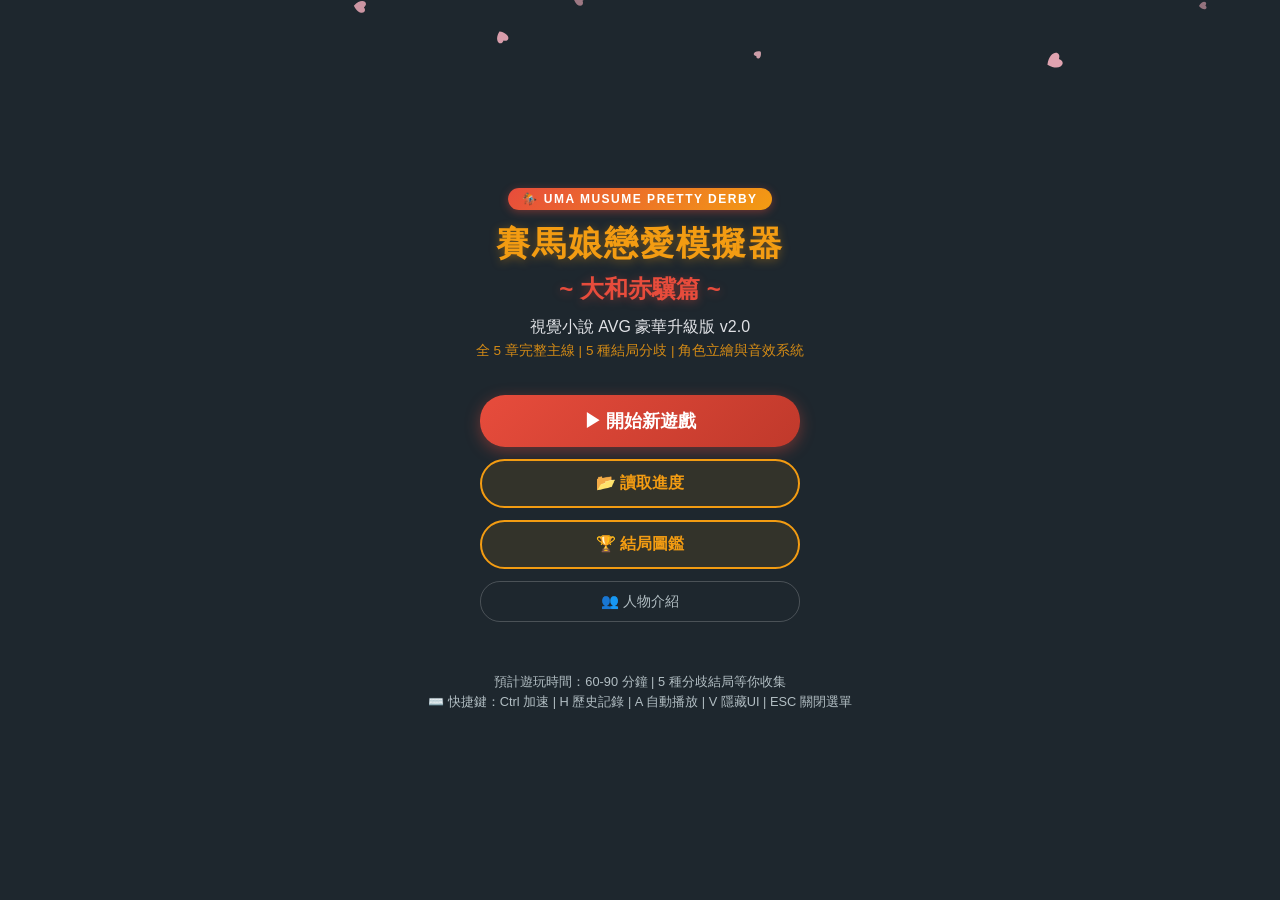
==== index.html @ c4bcd5a9 "feat: 升級 v2.0 豪華版，加入角色立繪頭像、動態眨眼、表情差分、結局圖鑑、多欄位存檔與音效系統" ====
<!DOCTYPE html>
<html lang="zh-TW">

<head>
    <meta charset="UTF-8">
    <meta name="viewport" content="width=device-width, initial-scale=1.0">
    <title>賽馬娘戀愛模擬器 - 大和赤驥篇 v2.0</title>
    <link rel="stylesheet" href="styles.css">
</head>

<body>
    <!-- 動態粒子畫布 (櫻花雨、雨滴、光影) -->
    <canvas id="effects-canvas" class="effects-canvas"></canvas>

    <div id="app">
        <!-- 標題畫面 -->
        <div id="title-screen" class="screen active">
            <div class="title-logo-container">
                <div class="title-badge">🏇 UMA MUSUME PRETTY DERBY</div>
                <h1>賽馬娘戀愛模擬器</h1>
                <h2>~ 大和赤驥篇 ~</h2>
                <p class="subtitle">視覺小說 AVG 豪華升級版 v2.0</p>
                <p class="version-info">全 5 章完整主線 | 5 種結局分歧 | 角色立繪與音效系統</p>
            </div>

            <div class="title-actions">
                <button id="start-btn" class="btn-primary">▶ 開始新遊戲</button>
                <button id="title-load-btn" class="btn-secondary">📂 讀取進度</button>
                <button id="title-gallery-btn" class="btn-secondary">🏆 結局圖鑑</button>
                <button id="chars-btn" class="btn-tertiary">👥 人物介紹</button>
            </div>

            <div class="title-footer">
                <p>預計遊玩時間：60-90 分鐘 | 5 種分歧結局等你收集</p>
                <p class="hotkeys-hint">
                    ⌨️ 快捷鍵：Ctrl 加速 | H 歷史記錄 | A 自動播放 | V 隱藏UI | ESC 關閉選單
                </p>
            </div>
        </div>

        <!-- 遊戲主畫面 -->
        <div id="game-screen" class="screen">
            <!-- 頂部狀態欄 -->
            <div id="status-bar">
                <div class="affection-container">
                    <span class="label">💖 赤驥好感度</span>
                    <div class="affection-bar">
                        <div id="affection-fill" class="affection-fill"></div>
                    </div>
                    <span id="affection-value">0</span>
                </div>
                <div class="toolbar">
                    <button id="auto-btn" class="icon-btn" title="自動播放 (A)">▶</button>
                    <button id="history-btn" class="icon-btn" title="歷史記錄 (H)">📜</button>
                    <button id="hide-ui-btn" class="icon-btn" title="隱藏 UI (V)">👁️</button>
                    <button id="menu-btn" class="icon-btn" title="選單">☰</button>
                </div>
            </div>

            <!-- 場景與地點 -->
            <div id="scene-display">
                <p id="location-text">特雷森學園 - 教室</p>
            </div>

            <!-- 對話區主體 -->
            <div id="dialogue-box">
                <!-- 說話者頭像/立繪 -->
                <div id="dialogue-avatar-wrapper" class="dialogue-avatar-wrapper">
                    <img id="dialogue-avatar-img" class="dialogue-avatar-img" src="" alt="角色頭像">
                    <canvas id="avatar-blink-canvas" class="avatar-blink-canvas"></canvas>
                    <div id="dialogue-avatar-emoji" class="dialogue-avatar-emoji">🏇</div>
                </div>

                <div class="dialogue-content-wrapper">
                    <div id="speaker-name"></div>
                    <div id="dialogue-text"></div>
                </div>
            </div>

            <!-- 選項區 -->
            <div id="choices-container"></div>

            <!-- 下一頁提示 -->
            <div id="next-hint">點擊對話區繼續 ▼</div>

            <!-- 底部快捷提示 -->
            <div class="shortcuts-hint">
                Ctrl 加速 | H 歷史 | A 自動 | V 隱藏 UI
            </div>
        </div>

        <!-- 遊戲選單畫面 -->
        <div id="menu-screen" class="screen overlay">
            <div class="menu-content">
                <div class="menu-header">
                    <h3>☰ 遊戲選單</h3>
                    <button id="close-menu-btn" class="icon-btn">✕</button>
                </div>
                <div class="menu-buttons-list">
                    <button id="menu-save-btn" class="menu-btn">💾 儲存進度</button>
                    <button id="menu-load-btn" class="menu-btn">📂 讀取進度</button>
                    <button id="menu-gallery-btn" class="menu-btn">🏆 結局圖鑑</button>
                    <button id="menu-relations-btn" class="menu-btn">💖 角色好感一覽</button>
                    <button id="menu-settings-btn" class="menu-btn">⚙️ 系統設定</button>
                    <button id="back-to-title-btn" class="menu-btn secondary">🏠 回到標題</button>
                </div>
                <div class="menu-shortcuts">
                    <p>⌨️ 操作快捷鍵：</p>
                    <ul>
                        <li><kbd>Ctrl</kbd> - 按住加速快進對話</li>
                        <li><kbd>H</kbd> - 開啟對話歷史記錄</li>
                        <li><kbd>A</kbd> - 切換自動播放模式</li>
                        <li><kbd>V</kbd> - 隱藏/顯示對話視窗</li>
                        <li><kbd>ESC</kbd> - 關閉開啟的面板</li>
                    </ul>
                </div>
            </div>
        </div>

        <!-- 多欄位存檔 / 讀檔彈窗 -->
        <div id="save-modal-screen" class="screen overlay">
            <div class="save-modal-panel">
                <div class="save-modal-header">
                    <h3 id="save-modal-title">💾 儲存進度</h3>
                    <button id="close-save-modal-btn" class="icon-btn">✕</button>
                </div>
                <div id="save-slots-container" class="save-slots-container">
                    <!-- 動態生成 4 個手動槽位 + 1 個自動存檔槽位 -->
                </div>
            </div>
        </div>

        <!-- 結局圖鑑彈窗 -->
        <div id="gallery-screen" class="screen overlay">
            <div class="gallery-panel">
                <div class="gallery-header">
                    <h3>🏆 結局圖鑑與成就收集</h3>
                    <button id="close-gallery-btn" class="icon-btn">✕</button>
                </div>
                <div id="gallery-content" class="gallery-content">
                    <!-- 動態生成 S/A/B/C/D 結局進度卡片 -->
                </div>
            </div>
        </div>

        <!-- 角色關係面板 -->
        <div id="relations-screen" class="screen overlay">
            <div class="relations-panel">
                <div class="relations-header">
                    <h3>💖 角色好感度與關係狀態</h3>
                    <button id="close-relations-btn" class="icon-btn">✕</button>
                </div>
                <div id="relations-content" class="relations-content">
                    <!-- 動態生成角色好感狀態 -->
                </div>
            </div>
        </div>

        <!-- 系統設定彈窗 -->
        <div id="settings-screen" class="screen overlay">
            <div class="settings-panel">
                <div class="settings-header">
                    <h3>⚙️ 系統設定</h3>
                    <button id="close-settings-btn" class="icon-btn">✕</button>
                </div>
                <div class="settings-content">
                    <div class="setting-item">
                        <label for="setting-text-speed">💬 文字顯示速度</label>
                        <select id="setting-text-speed" class="setting-select">
                            <option value="60">慢速 (60ms)</option>
                            <option value="40" selected>標準 (40ms)</option>
                            <option value="20">快速 (20ms)</option>
                            <option value="0">即時顯示 (無打字機)</option>
                        </select>
                    </div>

                    <div class="setting-item">
                        <label for="setting-auto-delay">⏱️ 自動播放間隔</label>
                        <select id="setting-auto-delay" class="setting-select">
                            <option value="1200">1.2 秒 (快)</option>
                            <option value="2000" selected>2.0 秒 (標準)</option>
                            <option value="3500">3.5 秒 (慢)</option>
                        </select>
                    </div>

                    <div class="setting-item">
                        <label for="setting-bgm-volume">🎵 背景音樂音量 (BGM)</label>
                        <input type="range" id="setting-bgm-volume" min="0" max="1" step="0.05" value="0.4" class="setting-range">
                    </div>

                    <div class="setting-item">
                        <label for="setting-sfx-volume">🔊 互動音效音量 (SFX)</label>
                        <input type="range" id="setting-sfx-volume" min="0" max="1" step="0.05" value="0.6" class="setting-range">
                    </div>

                    <div class="setting-item checkbox-item">
                        <label for="setting-mute">🔇 全域靜音</label>
                        <input type="checkbox" id="setting-mute" class="setting-checkbox">
                    </div>

                    <div class="setting-item checkbox-item">
                        <label for="setting-blink">✨ 角色動態眨眼效果</label>
                        <input type="checkbox" id="setting-blink" class="setting-checkbox" checked>
                    </div>
                </div>
            </div>
        </div>

        <!-- 歷史記錄畫面 -->
        <div id="history-screen" class="screen overlay">
            <div class="history-panel">
                <div class="history-header">
                    <h3>📜 對話歷史記錄 (Backlog)</h3>
                    <button id="close-history-btn" class="icon-btn">✕</button>
                </div>
                <div id="history-content" class="history-content">
                    <!-- 歷史記錄動態生成 -->
                </div>
                <div class="history-footer">
                    <p>按 H 鍵或點擊右上角關閉返回</p>
                </div>
            </div>
        </div>

        <!-- 人物介紹畫面 -->
        <div id="chars-screen" class="screen overlay">
            <div class="chars-panel">
                <div class="chars-header">
                    <h3>👥 主要登場人物介紹</h3>
                    <button id="close-chars-btn" class="icon-btn">✕</button>
                </div>
                <div id="chars-content" class="chars-content">
                    <!-- 角色卡片動態生成 -->
                </div>
                <div class="chars-footer">
                    <p>點擊關閉按鈕返回</p>
                </div>
            </div>
        </div>
    </div>

    <!-- 資料層腳本 -->
    <script src="src/data/characters.js"></script>
    <script src="src/data/chapters/chapter1.js"></script>
    <script src="src/data/chapters/chapter2.js"></script>
    <script src="src/data/chapters/chapter3.js"></script>
    <script src="src/data/chapters/chapter4.js"></script>
    <script src="src/data/chapters/chapter5.js"></script>
    <script src="src/data/index.js"></script>

    <!-- 工具與系統層腳本 -->
    <script src="src/utils/SaveManager.js"></script>
    <script src="src/utils/HistoryManager.js"></script>
    <script src="src/utils/GalleryManager.js"></script>
    <script src="src/utils/AudioManager.js"></script>
    <script src="src/utils/EffectsManager.js"></script>
    <script src="src/utils/BlinkManager.js"></script>

    <!-- 核心引擎與主入口 -->
    <script src="src/core/GameEngine.js"></script>
    <script src="src/main.js"></script>
</body>

</html>
---- styles.css ----
:root {
    --primary-color: #e74c3c;
    --primary-dark: #c0392b;
    --primary-glow: rgba(231, 76, 60, 0.4);
    --secondary-color: #f39c12;
    --secondary-dark: #d68910;
    --bg-color: #1e272e;
    --bg-light: #2d3436;
    --bg-card: rgba(45, 52, 54, 0.95);
    --text-color: #f5f6fa;
    --text-dark: #b2bec3;
    --accent-color: #e67e22;
    --border-radius: 12px;
}

* {
    margin: 0;
    padding: 0;
    box-sizing: border-box;
    user-select: none;
}

body {
    font-family: 'PingFang TC', 'Microsoft JhengHei', 'Helvetica Neue', sans-serif;
    background-color: var(--bg-color);
    color: var(--text-color);
    min-height: 100vh;
    overflow-x: hidden;
    position: relative;
}

/* ============================================
   環境特效 Canvas 與色調氛圍
   ============================================ */
.effects-canvas {
    position: fixed;
    top: 0;
    left: 0;
    width: 100vw;
    height: 100vh;
    pointer-events: none;
    z-index: 5;
}

#app {
    position: relative;
    z-index: 10;
    min-height: 100vh;
    transition: filter 0.6s ease, background-color 0.6s ease;
}

/* 氛圍濾鏡 */
#app.atmosphere-sunset {
    background: radial-gradient(circle at 50% 30%, rgba(230, 126, 34, 0.25) 0%, rgba(30, 39, 46, 0.85) 100%);
}

#app.atmosphere-night {
    background: radial-gradient(circle at 50% 20%, rgba(41, 128, 185, 0.25) 0%, rgba(15, 20, 25, 0.9) 100%);
}

#app.atmosphere-rain {
    background: radial-gradient(circle at 50% 50%, rgba(52, 73, 94, 0.3) 0%, rgba(20, 28, 35, 0.9) 100%);
}

#app.atmosphere-sakura {
    background: radial-gradient(circle at 50% 40%, rgba(255, 182, 193, 0.2) 0%, rgba(30, 39, 46, 0.85) 100%);
}

/* ============================================
   畫面基礎與管理
   ============================================ */
.screen {
    display: none;
    min-height: 100vh;
    width: 100%;
    max-width: 580px;
    margin: 0 auto;
    padding: 16px;
}

.screen.active {
    display: flex;
    flex-direction: column;
}

.screen.overlay {
    position: fixed;
    top: 0;
    left: 0;
    right: 0;
    bottom: 0;
    max-width: 100%;
    background-color: rgba(10, 14, 18, 0.85);
    backdrop-filter: blur(8px);
    z-index: 1000;
    justify-content: center;
    align-items: center;
    padding: 20px;
}

/* ============================================
   標題畫面
   ============================================ */
#title-screen {
    justify-content: center;
    align-items: center;
    text-align: center;
    gap: 20px;
    padding: 40px 20px;
}

.title-logo-container {
    animation: fadeInDown 0.8s ease;
}

.title-badge {
    display: inline-block;
    background: linear-gradient(135deg, var(--primary-color), var(--secondary-color));
    color: #fff;
    font-size: 0.75rem;
    font-weight: bold;
    letter-spacing: 1.5px;
    padding: 4px 14px;
    border-radius: 20px;
    margin-bottom: 12px;
    box-shadow: 0 2px 8px var(--primary-glow);
}

#title-screen h1 {
    font-size: 2.1rem;
    color: var(--secondary-color);
    text-shadow: 0 2px 10px rgba(243, 156, 18, 0.4);
    letter-spacing: 2px;
    margin-bottom: 6px;
}

#title-screen h2 {
    font-size: 1.5rem;
    color: var(--primary-color);
    text-shadow: 0 2px 10px var(--primary-glow);
    margin-bottom: 12px;
}

.subtitle {
    color: var(--text-color);
    font-size: 1rem;
    opacity: 0.9;
    margin-bottom: 4px;
}

.version-info {
    color: var(--secondary-color);
    font-size: 0.85rem;
    opacity: 0.85;
}

.title-actions {
    display: flex;
    flex-direction: column;
    width: 100%;
    max-width: 320px;
    gap: 12px;
    margin: 15px 0;
}

.title-footer {
    margin-top: 15px;
    color: var(--text-dark);
    font-size: 0.8rem;
    line-height: 1.6;
}

/* ============================================
   通用按鈕樣式
   ============================================ */
.btn-primary {
    background: linear-gradient(135deg, var(--primary-color), var(--primary-dark));
    color: white;
    border: none;
    padding: 14px 28px;
    font-size: 1.1rem;
    font-weight: bold;
    border-radius: 25px;
    cursor: pointer;
    transition: all 0.25s ease;
    box-shadow: 0 4px 15px var(--primary-glow);
}

.btn-primary:hover {
    transform: translateY(-2px);
    box-shadow: 0 6px 20px var(--primary-glow);
    filter: brightness(1.1);
}

.btn-secondary {
    background: rgba(243, 156, 18, 0.1);
    color: var(--secondary-color);
    border: 2px solid var(--secondary-color);
    padding: 12px 24px;
    font-size: 1rem;
    font-weight: bold;
    border-radius: 25px;
    cursor: pointer;
    transition: all 0.25s ease;
}

.btn-secondary:hover {
    background: var(--secondary-color);
    color: #1e272e;
    transform: translateY(-2px);
}

.btn-tertiary {
    background: transparent;
    color: var(--text-dark);
    border: 1px solid rgba(255, 255, 255, 0.2);
    padding: 10px 20px;
    font-size: 0.9rem;
    border-radius: 20px;
    cursor: pointer;
    transition: all 0.2s ease;
}

.btn-tertiary:hover {
    color: #fff;
    border-color: #fff;
}

.icon-btn {
    background: none;
    border: none;
    color: var(--text-color);
    font-size: 1.25rem;
    cursor: pointer;
    padding: 6px 10px;
    border-radius: 8px;
    transition: all 0.2s ease;
}

.icon-btn:hover {
    background-color: rgba(255, 255, 255, 0.1);
}

.icon-btn.active {
    background-color: var(--primary-color);
    color: #fff;
    box-shadow: 0 0 10px var(--primary-glow);
}

/* ============================================
   遊戲主畫面佈局
   ============================================ */
#game-screen {
    position: relative;
    padding: 12px 16px;
}

/* 狀態欄 */
#status-bar {
    display: flex;
    justify-content: space-between;
    align-items: center;
    padding: 10px 14px;
    background: var(--bg-card);
    border-radius: var(--border-radius);
    border: 1px solid rgba(255, 255, 255, 0.08);
    box-shadow: 0 4px 15px rgba(0, 0, 0, 0.3);
    margin-bottom: 12px;
    transition: opacity 0.3s ease;
}

.affection-container {
    display: flex;
    align-items: center;
    gap: 10px;
    flex: 1;
    margin-right: 12px;
}

.affection-container .label {
    font-size: 0.85rem;
    color: #ff7979;
    font-weight: bold;
    white-space: nowrap;
}

.affection-bar {
    flex: 1;
    height: 16px;
    background-color: rgba(0, 0, 0, 0.4);
    border-radius: 10px;
    overflow: hidden;
    border: 1.5px solid var(--primary-color);
    box-shadow: inset 0 2px 4px rgba(0, 0, 0, 0.5);
}

.affection-fill {
    height: 100%;
    background: linear-gradient(90deg, #e74c3c, #f39c12, #ff9ff3);
    width: 0%;
    transition: width 0.6s cubic-bezier(0.34, 1.56, 0.64, 1);
    box-shadow: 0 0 10px rgba(231, 76, 60, 0.7);
}

#affection-value {
    font-size: 0.95rem;
    font-weight: bold;
    color: var(--secondary-color);
    min-width: 32px;
    text-align: right;
}

.toolbar {
    display: flex;
    gap: 4px;
}

/* 場景位置標籤 */
#scene-display {
    background: var(--bg-card);
    padding: 8px 16px;
    border-radius: 20px;
    margin-bottom: 12px;
    text-align: center;
    border: 1px solid rgba(255, 255, 255, 0.05);
    display: inline-block;
    align-self: center;
    transition: opacity 0.3s ease;
}

#location-text {
    color: var(--secondary-color);
    font-size: 0.85rem;
    font-weight: bold;
    letter-spacing: 0.5px;
}

/* ============================================
   對話區與立繪/頭像顯示
   ============================================ */
#dialogue-box {
    position: relative;
    background: rgba(25, 33, 41, 0.92);
    backdrop-filter: blur(12px);
    border: 2px solid var(--primary-color);
    border-radius: 16px;
    padding: 18px 20px;
    min-height: 180px;
    margin-bottom: 14px;
    cursor: pointer;
    display: flex;
    gap: 16px;
    box-shadow: 0 8px 30px rgba(0, 0, 0, 0.4), inset 0 1px 0 rgba(255, 255, 255, 0.1);
    transition: border-color 0.3s ease, opacity 0.3s ease;
}

#dialogue-box:hover {
    border-color: #ff6b6b;
}

/* 角色頭像/立繪容器 */
.dialogue-avatar-wrapper {
    position: relative;
    width: 68px;
    height: 68px;
    border-radius: 50%;
    border: 3px solid var(--primary-color);
    overflow: hidden;
    flex-shrink: 0;
    background-color: var(--bg-light);
    display: flex;
    align-items: center;
    justify-content: center;
    box-shadow: 0 4px 12px rgba(0, 0, 0, 0.3);
    animation: avatarBreathe 4s ease-in-out infinite;
    transition: transform 0.2s ease;
}

.dialogue-avatar-wrapper.talking {
    animation: avatarTalk 0.35s ease-in-out infinite alternate;
}

.avatar-blink-canvas {
    position: absolute;
    top: 0;
    left: 0;
    width: 100%;
    height: 100%;
    pointer-events: none;
    z-index: 5;
}

@keyframes avatarBreathe {
    0%, 100% {
        transform: translateY(0);
    }
    50% {
        transform: translateY(-2px);
    }
}

@keyframes avatarTalk {
    0% {
        transform: translateY(0) scale(1);
    }
    100% {
        transform: translateY(-1.5px) scale(1.02);
    }
}

.dialogue-avatar-img {
    width: 100%;
    height: 100%;
    object-fit: cover;
}

.dialogue-avatar-emoji {
    font-size: 2rem;
    width: 100%;
    height: 100%;
    display: flex;
    align-items: center;
    justify-content: center;
    color: white;
}

@keyframes avatarPop {
    0% {
        transform: scale(0.6);
        opacity: 0;
    }
    100% {
        transform: scale(1);
        opacity: 1;
    }
}

.dialogue-content-wrapper {
    flex: 1;
    display: flex;
    flex-direction: column;
}

#speaker-name {
    font-weight: bold;
    font-size: 1.15rem;
    margin-bottom: 8px;
    padding-bottom: 6px;
    border-bottom: 1px solid rgba(255, 255, 255, 0.1);
    letter-spacing: 0.5px;
}

#speaker-name:empty {
    display: none;
}

#dialogue-text {
    font-size: 1.05rem;
    line-height: 1.75;
    flex: 1;
    letter-spacing: 0.3px;
}

.typing::after {
    content: '▍';
    color: var(--secondary-color);
    animation: cursorBlink 0.8s infinite;
    margin-left: 2px;
}

@keyframes cursorBlink {
    0%, 100% { opacity: 1; }
    50% { opacity: 0; }
}

/* ============================================
   選項區
   ============================================ */
#choices-container {
    display: flex;
    flex-direction: column;
    gap: 10px;
    margin-bottom: 10px;
    transition: opacity 0.3s ease;
}

.choice-btn {
    background: var(--bg-card);
    border: 1.5px solid rgba(231, 76, 60, 0.5);
    color: var(--text-color);
    padding: 14px 18px;
    border-radius: var(--border-radius);
    cursor: pointer;
    font-size: 1rem;
    text-align: left;
    transition: all 0.25s ease;
    display: flex;
    flex-direction: column;
    gap: 4px;
    box-shadow: 0 4px 12px rgba(0, 0, 0, 0.2);
}

.choice-btn:hover {
    background: linear-gradient(90deg, rgba(231, 76, 60, 0.25), rgba(45, 52, 54, 0.95));
    border-color: var(--primary-color);
    transform: translateX(6px);
    box-shadow: 0 6px 16px var(--primary-glow);
}

.choice-btn .choice-text {
    font-weight: 500;
}

.choice-btn .hint {
    display: none; /* 預設隱藏劇透提示 */
    font-size: 0.75rem;
    color: var(--secondary-color);
}

#next-hint {
    text-align: center;
    color: var(--text-dark);
    font-size: 0.85rem;
    margin-top: 6px;
    animation: pulse 1.8s infinite;
    transition: opacity 0.3s ease;
}

.shortcuts-hint {
    text-align: center;
    color: var(--text-dark);
    font-size: 0.75rem;
    margin-top: 8px;
    opacity: 0.6;
}

/* ============================================
   UI 隱藏模式
   ============================================ */
#app.ui-hidden #status-bar,
#app.ui-hidden #scene-display,
#app.ui-hidden #dialogue-box,
#app.ui-hidden #choices-container,
#app.ui-hidden #next-hint,
#app.ui-hidden .shortcuts-hint {
    opacity: 0;
    pointer-events: none;
}

/* ============================================
   選單畫面
   ============================================ */
.menu-content {
    background: var(--bg-card);
    padding: 24px;
    border-radius: 18px;
    width: 90%;
    max-width: 360px;
    border: 1px solid rgba(255, 255, 255, 0.1);
    box-shadow: 0 10px 35px rgba(0, 0, 0, 0.6);
}

.menu-header {
    display: flex;
    justify-content: space-between;
    align-items: center;
    margin-bottom: 18px;
    padding-bottom: 10px;
    border-bottom: 2px solid var(--primary-color);
}

.menu-header h3 {
    color: var(--secondary-color);
    font-size: 1.25rem;
}

.menu-buttons-list {
    display: flex;
    flex-direction: column;
    gap: 10px;
}

.menu-btn {
    width: 100%;
    background: var(--bg-light);
    color: white;
    border: 1px solid rgba(255, 255, 255, 0.1);
    padding: 12px 16px;
    border-radius: 10px;
    cursor: pointer;
    font-size: 1rem;
    font-weight: 500;
    text-align: left;
    transition: all 0.2s ease;
    display: flex;
    align-items: center;
    gap: 8px;
}

.menu-btn:hover {
    background: var(--primary-color);
    border-color: var(--primary-color);
    transform: translateX(4px);
}

.menu-btn.secondary {
    background: rgba(0, 0, 0, 0.3);
    border-color: rgba(255, 255, 255, 0.15);
    margin-top: 6px;
}

.menu-btn.secondary:hover {
    background: #c0392b;
}

.menu-shortcuts {
    margin-top: 18px;
    padding: 12px;
    background: rgba(0, 0, 0, 0.3);
    border-radius: 8px;
    font-size: 0.8rem;
    color: var(--text-dark);
}

.menu-shortcuts p {
    font-weight: bold;
    color: var(--secondary-color);
    margin-bottom: 6px;
}

.menu-shortcuts ul {
    list-style: none;
    line-height: 1.7;
}

.menu-shortcuts kbd {
    background: var(--bg-light);
    border: 1px solid var(--text-dark);
    padding: 1px 5px;
    border-radius: 4px;
    font-size: 0.75rem;
}

/* ============================================
   多欄位存檔 / 讀檔彈窗
   ============================================ */
.save-modal-panel {
    background: var(--bg-card);
    width: 95%;
    max-width: 620px;
    max-height: 85vh;
    border-radius: 18px;
    display: flex;
    flex-direction: column;
    overflow: hidden;
    border: 1px solid rgba(255, 255, 255, 0.1);
}

.save-modal-header {
    display: flex;
    justify-content: space-between;
    align-items: center;
    padding: 16px 20px;
    border-bottom: 2px solid var(--primary-color);
}

.save-modal-header h3 {
    color: var(--secondary-color);
    font-size: 1.25rem;
}

.save-slots-container {
    flex: 1;
    overflow-y: auto;
    padding: 16px;
    display: flex;
    flex-direction: column;
    gap: 12px;
}

.save-slot-card {
    background: rgba(0, 0, 0, 0.35);
    border: 1.5px solid rgba(255, 255, 255, 0.1);
    border-radius: 12px;
    padding: 14px 16px;
    display: flex;
    flex-direction: column;
    gap: 8px;
    transition: all 0.25s ease;
}

.save-slot-card.auto-slot {
    border-color: rgba(52, 152, 219, 0.5);
    background: rgba(52, 152, 219, 0.08);
}

.save-slot-card.occupied:hover {
    border-color: var(--secondary-color);
    background: rgba(0, 0, 0, 0.5);
}

.save-slot-header {
    display: flex;
    justify-content: space-between;
    align-items: center;
}

.save-slot-name {
    font-weight: bold;
    color: var(--secondary-color);
    font-size: 1rem;
}

.save-slot-date {
    font-size: 0.8rem;
    color: var(--text-dark);
}

.save-slot-chapter {
    font-size: 0.9rem;
    color: #fff;
    font-weight: 500;
}

.save-slot-preview {
    font-size: 0.85rem;
    color: var(--text-dark);
    font-style: italic;
    white-space: nowrap;
    overflow: hidden;
    text-overflow: ellipsis;
}

.save-slot-stats {
    font-size: 0.8rem;
    color: #ff9ff3;
}

.save-slot-actions {
    display: flex;
    justify-content: flex-end;
    gap: 8px;
    margin-top: 4px;
}

.slot-action-btn {
    padding: 6px 14px;
    border-radius: 6px;
    font-size: 0.85rem;
    font-weight: bold;
    cursor: pointer;
    border: none;
    transition: all 0.2s ease;
}

.slot-action-btn.primary {
    background: var(--primary-color);
    color: white;
}

.slot-action-btn.primary:hover {
    background: var(--primary-dark);
}

.slot-action-btn.delete {
    background: transparent;
    color: #e74c3c;
    border: 1px solid #e74c3c;
}

.slot-action-btn.delete:hover {
    background: #e74c3c;
    color: white;
}

.empty-hint {
    font-size: 0.85rem;
    color: var(--text-dark);
    font-style: italic;
}

/* ============================================
   結局圖鑑 (Ending Gallery)
   ============================================ */
.gallery-panel {
    background: var(--bg-card);
    width: 95%;
    max-width: 650px;
    max-height: 85vh;
    border-radius: 18px;
    display: flex;
    flex-direction: column;
    overflow: hidden;
    border: 1px solid rgba(255, 255, 255, 0.1);
}

.gallery-header {
    display: flex;
    justify-content: space-between;
    align-items: center;
    padding: 16px 20px;
    border-bottom: 2px solid var(--secondary-color);
}

.gallery-header h3 {
    color: var(--secondary-color);
    font-size: 1.25rem;
}

.gallery-content {
    flex: 1;
    overflow-y: auto;
    padding: 18px;
}

.gallery-progress-bar-container {
    background: rgba(0, 0, 0, 0.35);
    padding: 14px;
    border-radius: 12px;
    margin-bottom: 16px;
}

.gallery-progress-header {
    display: flex;
    justify-content: space-between;
    font-size: 0.9rem;
    font-weight: bold;
    color: var(--text-color);
    margin-bottom: 8px;
}

.gallery-progress-text {
    color: var(--secondary-color);
}

.gallery-progress-track {
    height: 12px;
    background: rgba(255, 255, 255, 0.1);
    border-radius: 6px;
    overflow: hidden;
}

.gallery-progress-fill {
    height: 100%;
    background: linear-gradient(90deg, var(--primary-color), var(--secondary-color));
    transition: width 0.6s ease;
}

.gallery-grid {
    display: flex;
    flex-direction: column;
    gap: 12px;
}

.gallery-card {
    background: rgba(0, 0, 0, 0.35);
    border: 1.5px solid rgba(255, 255, 255, 0.1);
    border-radius: 12px;
    padding: 14px 16px;
    position: relative;
    display: flex;
    flex-direction: column;
    gap: 8px;
    transition: all 0.25s ease;
}

.gallery-card.unlocked {
    border-left: 5px solid var(--secondary-color);
}

.gallery-card.locked {
    opacity: 0.6;
    filter: grayscale(0.6);
}

.gallery-card-badge {
    position: absolute;
    top: 14px;
    right: 16px;
    padding: 2px 10px;
    border-radius: 12px;
    font-size: 0.75rem;
    font-weight: bold;
    color: white;
}

.gallery-card-header h4 {
    font-size: 1.1rem;
    color: #fff;
    margin-bottom: 2px;
}

.gallery-card-sub {
    font-size: 0.8rem;
    color: var(--secondary-color);
}

.gallery-card-desc {
    font-size: 0.85rem;
    color: var(--text-dark);
    line-height: 1.5;
}

.gallery-card-meta {
    display: flex;
    gap: 14px;
    font-size: 0.75rem;
    color: #ff9ff3;
    margin-top: 4px;
}

.gallery-card-actions {
    display: flex;
    justify-content: flex-end;
}

.gallery-replay-btn {
    background: var(--secondary-color);
    color: #1e272e;
    border: none;
    padding: 6px 14px;
    border-radius: 6px;
    font-size: 0.85rem;
    font-weight: bold;
    cursor: pointer;
    transition: all 0.2s ease;
}

.gallery-replay-btn:hover {
    background: #f1c40f;
    transform: scale(1.05);
}

.gallery-lock-hint {
    font-size: 0.8rem;
    color: var(--text-dark);
    font-style: italic;
}

/* ============================================
   角色關係面板 (Relations)
   ============================================ */
.relations-panel {
    background: var(--bg-card);
    width: 95%;
    max-width: 550px;
    max-height: 85vh;
    border-radius: 18px;
    display: flex;
    flex-direction: column;
    overflow: hidden;
    border: 1px solid rgba(255, 255, 255, 0.1);
}

.relations-header {
    display: flex;
    justify-content: space-between;
    align-items: center;
    padding: 16px 20px;
    border-bottom: 2px solid #ff7979;
}

.relations-header h3 {
    color: #ff7979;
    font-size: 1.25rem;
}

.relations-content {
    flex: 1;
    overflow-y: auto;
    padding: 18px;
    display: flex;
    flex-direction: column;
    gap: 14px;
}

.relation-card {
    background: rgba(0, 0, 0, 0.35);
    border-radius: 12px;
    padding: 14px;
    display: flex;
    align-items: center;
    gap: 14px;
    border: 1px solid rgba(255, 255, 255, 0.08);
}

.relation-avatar {
    width: 60px;
    height: 60px;
    border-radius: 50%;
    border: 3px solid;
    overflow: hidden;
    flex-shrink: 0;
}

.relation-avatar img {
    width: 100%;
    height: 100%;
    object-fit: cover;
}

.relation-info {
    flex: 1;
    display: flex;
    flex-direction: column;
    gap: 6px;
}

.relation-name {
    font-size: 1rem;
    font-weight: bold;
    color: #fff;
}

.relation-meter {
    height: 10px;
    background: rgba(255, 255, 255, 0.1);
    border-radius: 5px;
    overflow: hidden;
}

.relation-meter-fill {
    height: 100%;
    transition: width 0.5s ease;
}

.relation-detail {
    font-size: 0.8rem;
    color: var(--text-dark);
}

.relation-detail strong {
    color: var(--secondary-color);
}

/* ============================================
   系統設定 (Settings)
   ============================================ */
.settings-panel {
    background: var(--bg-card);
    width: 95%;
    max-width: 480px;
    border-radius: 18px;
    display: flex;
    flex-direction: column;
    overflow: hidden;
    border: 1px solid rgba(255, 255, 255, 0.1);
}

.settings-header {
    display: flex;
    justify-content: space-between;
    align-items: center;
    padding: 16px 20px;
    border-bottom: 2px solid var(--secondary-color);
}

.settings-header h3 {
    color: var(--secondary-color);
    font-size: 1.25rem;
}

.settings-content {
    padding: 20px;
    display: flex;
    flex-direction: column;
    gap: 16px;
}

.setting-item {
    display: flex;
    flex-direction: column;
    gap: 6px;
}

.setting-item label {
    font-size: 0.9rem;
    color: var(--text-color);
    font-weight: 500;
}

.setting-select {
    background: var(--bg-light);
    color: white;
    border: 1px solid rgba(255, 255, 255, 0.2);
    padding: 10px 12px;
    border-radius: 8px;
    font-size: 0.95rem;
    outline: none;
}

.setting-range {
    accent-color: var(--primary-color);
    cursor: pointer;
}

.setting-item.checkbox-item {
    flex-direction: row;
    align-items: center;
    justify-content: space-between;
    margin-top: 4px;
}

.setting-checkbox {
    width: 20px;
    height: 20px;
    accent-color: var(--primary-color);
    cursor: pointer;
}

/* ============================================
   歷史記錄 (Backlog)
   ============================================ */
.history-panel {
    background: var(--bg-card);
    width: 95%;
    max-width: 620px;
    max-height: 85vh;
    border-radius: 18px;
    display: flex;
    flex-direction: column;
    overflow: hidden;
    border: 1px solid rgba(255, 255, 255, 0.1);
}

.history-header {
    display: flex;
    justify-content: space-between;
    align-items: center;
    padding: 16px 20px;
    border-bottom: 2px solid var(--primary-color);
}

.history-header h3 {
    color: var(--secondary-color);
    font-size: 1.25rem;
}

.history-content {
    flex: 1;
    overflow-y: auto;
    padding: 20px;
    max-height: 60vh;
}

.history-item {
    margin-bottom: 14px;
    padding-bottom: 14px;
    border-bottom: 1px solid rgba(255, 255, 255, 0.08);
}

.history-location {
    font-size: 0.75rem;
    color: var(--secondary-color);
    margin-bottom: 4px;
    opacity: 0.8;
}

.history-text {
    font-size: 0.95rem;
    line-height: 1.6;
}

.history-speaker {
    color: #ff7979;
    font-weight: bold;
}

.history-narrator {
    color: var(--text-dark);
    font-style: italic;
}

.history-footer {
    padding: 12px;
    text-align: center;
    border-top: 1px solid rgba(255, 255, 255, 0.1);
    font-size: 0.8rem;
    color: var(--text-dark);
}

/* ============================================
   登場人物介紹 (Characters)
   ============================================ */
.chars-panel {
    background: var(--bg-card);
    width: 95%;
    max-width: 620px;
    max-height: 85vh;
    border-radius: 18px;
    display: flex;
    flex-direction: column;
    overflow: hidden;
    border: 1px solid rgba(255, 255, 255, 0.1);
}

.chars-header {
    display: flex;
    justify-content: space-between;
    align-items: center;
    padding: 16px 20px;
    border-bottom: 2px solid var(--secondary-color);
}

.chars-header h3 {
    color: var(--secondary-color);
    font-size: 1.25rem;
}

.chars-content {
    flex: 1;
    overflow-y: auto;
    padding: 18px;
    display: flex;
    flex-direction: column;
    gap: 12px;
}

.char-card {
    display: flex;
    align-items: center;
    gap: 16px;
    padding: 14px;
    background-color: rgba(0, 0, 0, 0.35);
    border-radius: 12px;
    border-left: 4px solid;
    transition: transform 0.2s ease;
}

.char-card:hover {
    transform: translateX(4px);
    background-color: rgba(0, 0, 0, 0.5);
}

.char-avatar-wrapper {
    width: 52px;
    height: 52px;
    border-radius: 50%;
    overflow: hidden;
    flex-shrink: 0;
    display: flex;
    align-items: center;
    justify-content: center;
    background: var(--bg-light);
}

.char-avatar-img {
    width: 100%;
    height: 100%;
    object-fit: cover;
}

.char-avatar {
    width: 100%;
    height: 100%;
    display: flex;
    align-items: center;
    justify-content: center;
    font-size: 1.5rem;
    color: white;
}

.char-info {
    flex: 1;
}

.char-name-row {
    display: flex;
    align-items: center;
    gap: 8px;
    margin-bottom: 4px;
}

.char-name {
    font-size: 1.05rem;
    font-weight: bold;
}

.char-title {
    font-size: 0.75rem;
    background: rgba(255, 255, 255, 0.1);
    padding: 2px 8px;
    border-radius: 10px;
    color: var(--secondary-color);
}

.char-desc {
    font-size: 0.85rem;
    color: var(--text-dark);
    line-height: 1.4;
}

.chars-footer {
    padding: 12px;
    text-align: center;
    border-top: 1px solid rgba(255, 255, 255, 0.1);
    font-size: 0.8rem;
    color: var(--text-dark);
}

/* ============================================
   Toast 訊息提示
   ============================================ */
.toast-message {
    position: fixed;
    top: 24px;
    left: 50%;
    transform: translateX(-50%);
    background: var(--bg-card);
    color: var(--text-color);
    padding: 12px 24px;
    border-radius: 30px;
    border: 2px solid var(--primary-color);
    font-size: 0.95rem;
    font-weight: 500;
    z-index: 2500;
    box-shadow: 0 8px 25px rgba(0, 0, 0, 0.5), 0 0 15px var(--primary-glow);
    animation: toastFade 2.2s ease forwards;
}

@keyframes toastFade {
    0% { opacity: 0; transform: translate(-50%, -20px); }
    12% { opacity: 1; transform: translate(-50%, 0); }
    85% { opacity: 1; transform: translate(-50%, 0); }
    100% { opacity: 0; transform: translate(-50%, -20px); }
}

/* ============================================
   動畫關鍵影格
   ============================================ */
@keyframes fadeInDown {
    from {
        opacity: 0;
        transform: translateY(-20px);
    }
    to {
        opacity: 1;
        transform: translateY(0);
    }
}

@keyframes pulse {
    0%, 100% { opacity: 1; }
    50% { opacity: 0.4; }
}

/* ============================================
   響應式適配
   ============================================ */
@media (min-width: 768px) {
    .screen {
        max-width: 650px;
        padding: 24px;
    }

    #dialogue-box {
        min-height: 200px;
        padding: 22px 24px;
    }

    .dialogue-avatar-wrapper {
        width: 80px;
        height: 80px;
    }

    #dialogue-text {
        font-size: 1.1rem;
    }
}
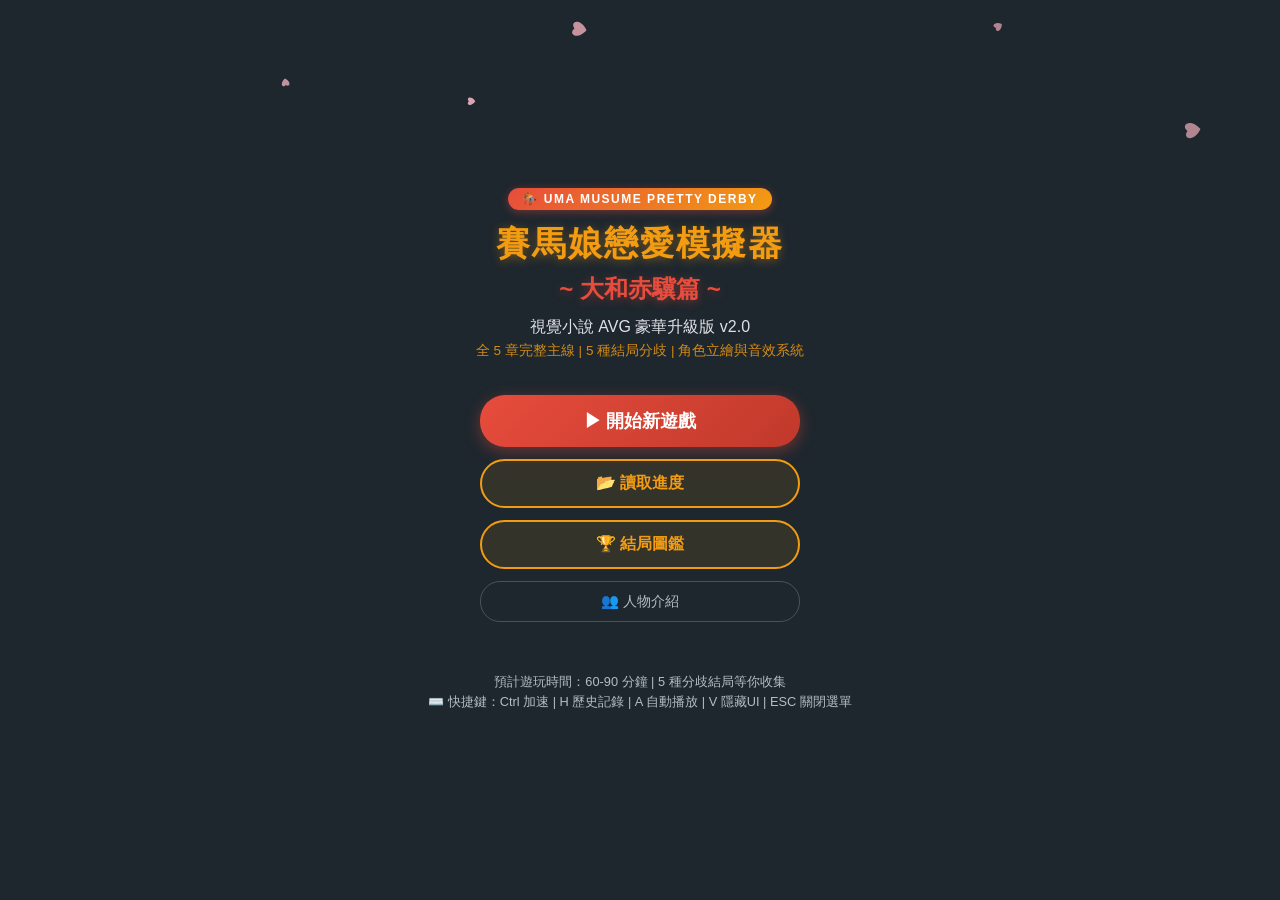
==== commit 7bc4a772: "fix: 優化手機版排版佈局，獨立角色立繪舞台並放大頭像至140px，消除下方空白" ====
--- a/index.html
+++ b/index.html
@@ -62,15 +62,17 @@
                 <p id="location-text">特雷森學園 - 教室</p>
             </div>
 
-            <!-- 對話區主體 -->
-            <div id="dialogue-box">
-                <!-- 說話者頭像/立繪 -->
+            <!-- 角色立繪/頭像展示舞台 -->
+            <div id="character-stage" class="character-stage">
                 <div id="dialogue-avatar-wrapper" class="dialogue-avatar-wrapper">
                     <img id="dialogue-avatar-img" class="dialogue-avatar-img" src="" alt="角色頭像">
                     <canvas id="avatar-blink-canvas" class="avatar-blink-canvas"></canvas>
                     <div id="dialogue-avatar-emoji" class="dialogue-avatar-emoji">🏇</div>
                 </div>
-
+            </div>
+
+            <!-- 對話區主體 -->
+            <div id="dialogue-box">
                 <div class="dialogue-content-wrapper">
                     <div id="speaker-name"></div>
                     <div id="dialogue-text"></div>
--- a/styles.css
+++ b/styles.css
@@ -252,41 +252,58 @@
    ============================================ */
 #game-screen {
     position: relative;
-    padding: 12px 16px;
-}
-
-/* 狀態欄 */
+    padding: 10px 14px 12px;
+    height: 100vh;
+    height: 100dvh;
+    min-height: 100vh;
+    min-height: 100dvh;
+    box-sizing: border-box;
+    display: none;
+    flex-direction: column;
+    justify-content: space-between;
+    overflow: hidden;
+}
+
+#game-screen.active {
+    display: flex;
+}
+
+/* 頂部狀態欄 */
 #status-bar {
     display: flex;
     justify-content: space-between;
     align-items: center;
-    padding: 10px 14px;
+    padding: 8px 12px;
     background: var(--bg-card);
     border-radius: var(--border-radius);
     border: 1px solid rgba(255, 255, 255, 0.08);
     box-shadow: 0 4px 15px rgba(0, 0, 0, 0.3);
-    margin-bottom: 12px;
+    margin-bottom: 6px;
+    flex-shrink: 0;
     transition: opacity 0.3s ease;
 }
 
 .affection-container {
     display: flex;
     align-items: center;
-    gap: 10px;
+    gap: 8px;
     flex: 1;
-    margin-right: 12px;
+    min-width: 0;
+    margin-right: 8px;
 }
 
 .affection-container .label {
-    font-size: 0.85rem;
+    font-size: 0.82rem;
     color: #ff7979;
     font-weight: bold;
     white-space: nowrap;
+    flex-shrink: 0;
 }
 
 .affection-bar {
     flex: 1;
-    height: 16px;
+    min-width: 55px;
+    height: 14px;
     background-color: rgba(0, 0, 0, 0.4);
     border-radius: 10px;
     overflow: hidden;
@@ -303,77 +320,82 @@
 }
 
 #affection-value {
+    font-size: 0.9rem;
+    font-weight: bold;
+    color: var(--secondary-color);
+    min-width: 28px;
+    text-align: right;
+    flex-shrink: 0;
+}
+
+.toolbar {
+    display: flex;
+    gap: 4px;
+    flex-shrink: 0;
+}
+
+.toolbar .icon-btn {
+    padding: 6px 8px;
     font-size: 0.95rem;
-    font-weight: bold;
-    color: var(--secondary-color);
-    min-width: 32px;
-    text-align: right;
-}
-
-.toolbar {
-    display: flex;
-    gap: 4px;
+    border-radius: 8px;
 }
 
 /* 場景位置標籤 */
 #scene-display {
     background: var(--bg-card);
-    padding: 8px 16px;
-    border-radius: 20px;
-    margin-bottom: 12px;
+    padding: 4px 14px;
+    border-radius: 16px;
+    margin-bottom: 6px;
     text-align: center;
     border: 1px solid rgba(255, 255, 255, 0.05);
     display: inline-block;
     align-self: center;
+    flex-shrink: 0;
     transition: opacity 0.3s ease;
 }
 
 #location-text {
     color: var(--secondary-color);
-    font-size: 0.85rem;
+    font-size: 0.82rem;
     font-weight: bold;
     letter-spacing: 0.5px;
 }
 
 /* ============================================
-   對話區與立繪/頭像顯示
-   ============================================ */
-#dialogue-box {
+   角色立繪/頭像展示舞台
+   ============================================ */
+.character-stage {
+    flex: 1;
+    display: flex;
+    align-items: center;
+    justify-content: center;
     position: relative;
-    background: rgba(25, 33, 41, 0.92);
-    backdrop-filter: blur(12px);
-    border: 2px solid var(--primary-color);
-    border-radius: 16px;
-    padding: 18px 20px;
-    min-height: 180px;
-    margin-bottom: 14px;
-    cursor: pointer;
-    display: flex;
-    gap: 16px;
-    box-shadow: 0 8px 30px rgba(0, 0, 0, 0.4), inset 0 1px 0 rgba(255, 255, 255, 0.1);
-    transition: border-color 0.3s ease, opacity 0.3s ease;
-}
-
-#dialogue-box:hover {
-    border-color: #ff6b6b;
+    min-height: 130px;
+    max-height: 280px;
+    margin: 4px 0 8px;
+    transition: all 0.35s ease;
 }
 
 /* 角色頭像/立繪容器 */
 .dialogue-avatar-wrapper {
     position: relative;
-    width: 68px;
-    height: 68px;
+    width: 140px;
+    height: 140px;
     border-radius: 50%;
-    border: 3px solid var(--primary-color);
+    border: 3.5px solid var(--primary-color);
     overflow: hidden;
     flex-shrink: 0;
-    background-color: var(--bg-light);
+    background: radial-gradient(circle, rgba(231, 76, 60, 0.15) 0%, rgba(20, 26, 33, 0.95) 75%);
     display: flex;
     align-items: center;
     justify-content: center;
-    box-shadow: 0 4px 12px rgba(0, 0, 0, 0.3);
+    box-shadow: 0 10px 30px rgba(0, 0, 0, 0.6), 0 0 22px var(--primary-glow), inset 0 0 15px rgba(255, 255, 255, 0.12);
     animation: avatarBreathe 4s ease-in-out infinite;
-    transition: transform 0.2s ease;
+    transition: transform 0.25s ease, border-color 0.3s ease, box-shadow 0.3s ease;
+}
+
+.dialogue-avatar-wrapper:hover {
+    transform: scale(1.03);
 }
 
 .dialogue-avatar-wrapper.talking {
@@ -392,10 +414,10 @@
 
 @keyframes avatarBreathe {
     0%, 100% {
-        transform: translateY(0);
+        transform: translateY(0) scale(1);
     }
     50% {
-        transform: translateY(-2px);
+        transform: translateY(-4px) scale(1.015);
     }
 }
 
@@ -404,7 +426,7 @@
         transform: translateY(0) scale(1);
     }
     100% {
-        transform: translateY(-1.5px) scale(1.02);
+        transform: translateY(-2.5px) scale(1.025);
     }
 }
 
@@ -415,7 +437,7 @@
 }
 
 .dialogue-avatar-emoji {
-    font-size: 2rem;
+    font-size: 3.2rem;
     width: 100%;
     height: 100%;
     display: flex;
@@ -435,19 +457,54 @@
     }
 }
 
+/* ============================================
+   對話區主體
+   ============================================ */
+#dialogue-box {
+    position: relative;
+    background: rgba(20, 26, 34, 0.94);
+    backdrop-filter: blur(14px);
+    border: 2px solid rgba(231, 76, 60, 0.8);
+    border-radius: 16px;
+    padding: 14px 18px;
+    min-height: 140px;
+    max-height: 200px;
+    margin-bottom: 6px;
+    cursor: pointer;
+    display: flex;
+    flex-direction: column;
+    flex-shrink: 0;
+    box-shadow: 0 8px 30px rgba(0, 0, 0, 0.45), inset 0 1px 0 rgba(255, 255, 255, 0.1);
+    transition: border-color 0.3s ease, box-shadow 0.3s ease, opacity 0.3s ease;
+}
+
+#dialogue-box:hover {
+    border-color: #ff6b6b;
+    box-shadow: 0 8px 32px rgba(231, 76, 60, 0.3), inset 0 1px 0 rgba(255, 255, 255, 0.15);
+}
+
 .dialogue-content-wrapper {
     flex: 1;
     display: flex;
     flex-direction: column;
+    width: 100%;
+    min-height: 0;
 }
 
 #speaker-name {
-    font-weight: bold;
-    font-size: 1.15rem;
+    display: inline-flex;
+    align-items: center;
+    align-self: flex-start;
+    font-weight: bold;
+    font-size: 1.05rem;
+    padding: 3px 12px;
     margin-bottom: 8px;
-    padding-bottom: 6px;
-    border-bottom: 1px solid rgba(255, 255, 255, 0.1);
+    border-radius: 8px;
+    background: rgba(0, 0, 0, 0.5);
+    border-left: 3.5px solid var(--primary-color);
+    box-shadow: 0 2px 8px rgba(0, 0, 0, 0.35);
     letter-spacing: 0.5px;
+    flex-shrink: 0;
 }
 
 #speaker-name:empty {
@@ -455,10 +512,12 @@
 }
 
 #dialogue-text {
-    font-size: 1.05rem;
+    font-size: 1.02rem;
     line-height: 1.75;
     flex: 1;
     letter-spacing: 0.3px;
+    overflow-y: auto;
+    word-break: break-word;
 }
 
 .typing::after {
@@ -479,8 +538,11 @@
 #choices-container {
     display: flex;
     flex-direction: column;
-    gap: 10px;
-    margin-bottom: 10px;
+    gap: 8px;
+    margin-bottom: 6px;
+    flex-shrink: 0;
+    max-height: 180px;
+    overflow-y: auto;
     transition: opacity 0.3s ease;
 }
 
@@ -488,10 +550,10 @@
     background: var(--bg-card);
     border: 1.5px solid rgba(231, 76, 60, 0.5);
     color: var(--text-color);
-    padding: 14px 18px;
+    padding: 11px 16px;
     border-radius: var(--border-radius);
     cursor: pointer;
-    font-size: 1rem;
+    font-size: 0.95rem;
     text-align: left;
     transition: all 0.25s ease;
     display: flex;
@@ -503,7 +565,7 @@
 .choice-btn:hover {
     background: linear-gradient(90deg, rgba(231, 76, 60, 0.25), rgba(45, 52, 54, 0.95));
     border-color: var(--primary-color);
-    transform: translateX(6px);
+    transform: translateX(4px);
     box-shadow: 0 6px 16px var(--primary-glow);
 }
 
@@ -518,20 +580,24 @@
 }
 
 #next-hint {
-    text-align: center;
-    color: var(--text-dark);
-    font-size: 0.85rem;
-    margin-top: 6px;
+    text-align: right;
+    color: var(--secondary-color);
+    font-size: 0.82rem;
+    margin-top: 2px;
+    padding-right: 4px;
     animation: pulse 1.8s infinite;
+    flex-shrink: 0;
     transition: opacity 0.3s ease;
 }
 
 .shortcuts-hint {
     text-align: center;
     color: var(--text-dark);
-    font-size: 0.75rem;
-    margin-top: 8px;
+    font-size: 0.72rem;
+    margin-top: 3px;
+    margin-bottom: 2px;
     opacity: 0.6;
+    flex-shrink: 0;
 }
 
 /* ============================================
@@ -539,6 +605,7 @@
    ============================================ */
 #app.ui-hidden #status-bar,
 #app.ui-hidden #scene-display,
+#app.ui-hidden #character-stage,
 #app.ui-hidden #dialogue-box,
 #app.ui-hidden #choices-container,
 #app.ui-hidden #next-hint,
@@ -1347,23 +1414,66 @@
 /* ============================================
    響應式適配
    ============================================ */
+@media (min-width: 480px) {
+    .dialogue-avatar-wrapper {
+        width: 155px;
+        height: 155px;
+    }
+}
+
 @media (min-width: 768px) {
     .screen {
         max-width: 650px;
         padding: 24px;
     }
 
+    .character-stage {
+        max-height: 320px;
+    }
+
+    .dialogue-avatar-wrapper {
+        width: 175px;
+        height: 175px;
+    }
+
     #dialogue-box {
-        min-height: 200px;
-        padding: 22px 24px;
-    }
-
+        min-height: 170px;
+        padding: 20px 24px;
+    }
+
+    #dialogue-text {
+        font-size: 1.12rem;
+    }
+}
+
+@media (max-width: 360px) {
     .dialogue-avatar-wrapper {
-        width: 80px;
-        height: 80px;
-    }
-
-    #dialogue-text {
-        font-size: 1.1rem;
+        width: 120px;
+        height: 120px;
+    }
+
+    .affection-container .label {
+        font-size: 0.76rem;
+    }
+}
+
+@media (max-height: 640px) {
+    .character-stage {
+        min-height: 90px;
+        max-height: 150px;
+    }
+
+    .dialogue-avatar-wrapper {
+        width: 105px;
+        height: 105px;
+    }
+
+    #dialogue-box {
+        min-height: 120px;
+        padding: 10px 14px;
+    }
+
+    .shortcuts-hint {
+        display: none;
     }
 }
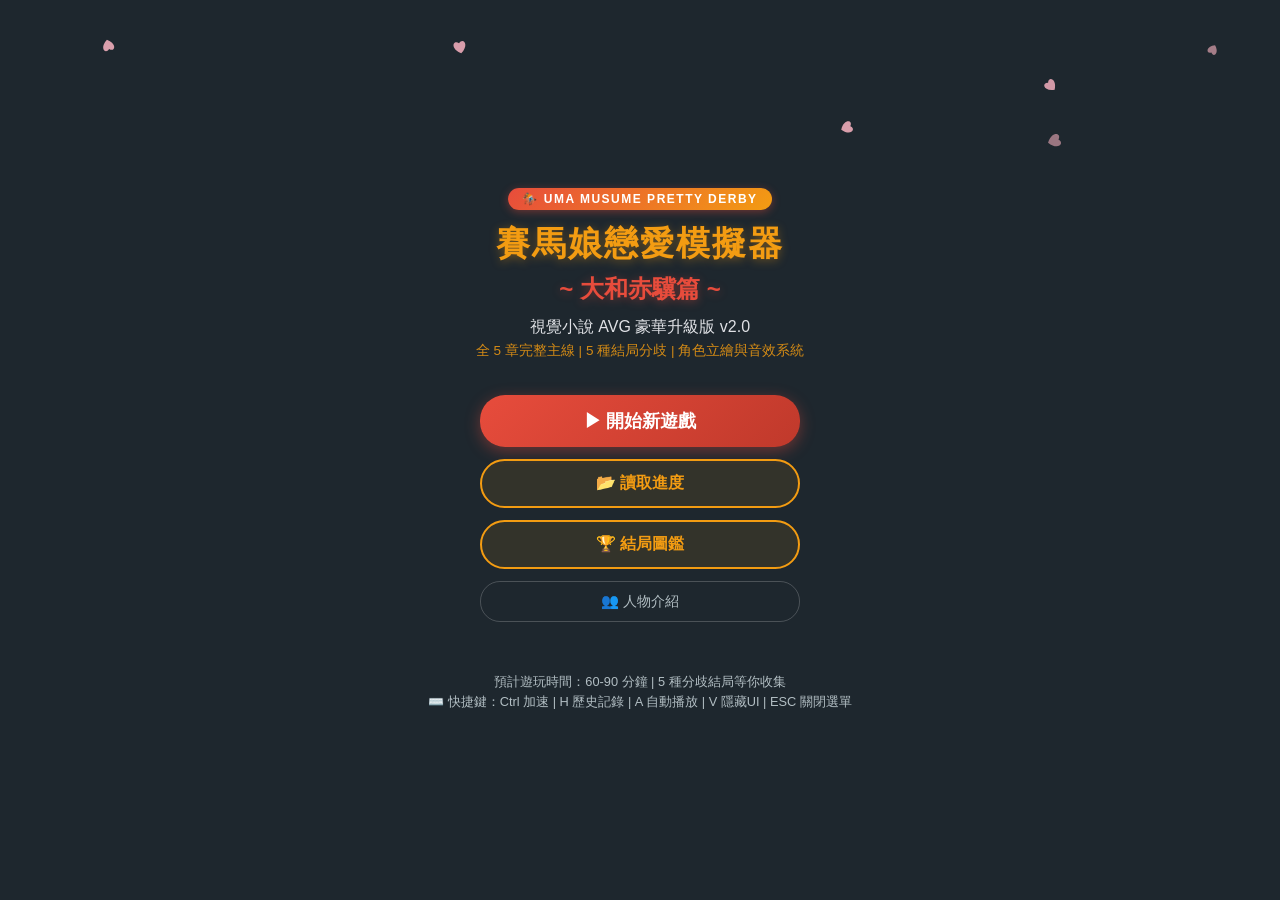
==== commit cf9fd62a: "feat: 更換BGM為Winning_the_Final_Route.mp3，固定對話框於畫面底部避免位移，優化狀態欄間距" ====
--- a/index.html
+++ b/index.html
@@ -43,7 +43,7 @@
             <!-- 頂部狀態欄 -->
             <div id="status-bar">
                 <div class="affection-container">
-                    <span class="label">💖 赤驥好感度</span>
+                    <span class="label">💖 好感度</span>
                     <div class="affection-bar">
                         <div id="affection-fill" class="affection-fill"></div>
                     </div>
@@ -71,23 +71,26 @@
                 </div>
             </div>
 
-            <!-- 對話區主體 -->
-            <div id="dialogue-box">
-                <div class="dialogue-content-wrapper">
-                    <div id="speaker-name"></div>
-                    <div id="dialogue-text"></div>
-                </div>
-            </div>
-
-            <!-- 選項區 -->
-            <div id="choices-container"></div>
-
-            <!-- 下一頁提示 -->
-            <div id="next-hint">點擊對話區繼續 ▼</div>
-
-            <!-- 底部快捷提示 -->
-            <div class="shortcuts-hint">
-                Ctrl 加速 | H 歷史 | A 自動 | V 隱藏 UI
+            <!-- 底部對話區與控制容器 (永遠鎖定在畫面底部) -->
+            <div class="game-bottom-area">
+                <!-- 對話區主體 -->
+                <div id="dialogue-box">
+                    <div class="dialogue-content-wrapper">
+                        <div id="speaker-name"></div>
+                        <div id="dialogue-text"></div>
+                    </div>
+                </div>
+
+                <!-- 選項區 -->
+                <div id="choices-container"></div>
+
+                <!-- 下一頁提示 -->
+                <div id="next-hint">點擊對話區繼續 ▼</div>
+
+                <!-- 底部快捷提示 -->
+                <div class="shortcuts-hint">
+                    Ctrl 加速 | H 歷史 | A 自動 | V 隱藏 UI
+                </div>
             </div>
         </div>
 
--- a/styles.css
+++ b/styles.css
@@ -273,7 +273,7 @@
     display: flex;
     justify-content: space-between;
     align-items: center;
-    padding: 8px 12px;
+    padding: 8px 10px;
     background: var(--bg-card);
     border-radius: var(--border-radius);
     border: 1px solid rgba(255, 255, 255, 0.08);
@@ -286,14 +286,14 @@
 .affection-container {
     display: flex;
     align-items: center;
-    gap: 8px;
+    gap: 6px;
     flex: 1;
     min-width: 0;
-    margin-right: 8px;
+    margin-right: 6px;
 }
 
 .affection-container .label {
-    font-size: 0.82rem;
+    font-size: 0.8rem;
     color: #ff7979;
     font-weight: bold;
     white-space: nowrap;
@@ -302,7 +302,7 @@
 
 .affection-bar {
     flex: 1;
-    min-width: 55px;
+    min-width: 48px;
     height: 14px;
     background-color: rgba(0, 0, 0, 0.4);
     border-radius: 10px;
@@ -320,24 +320,25 @@
 }
 
 #affection-value {
-    font-size: 0.9rem;
-    font-weight: bold;
-    color: var(--secondary-color);
-    min-width: 28px;
+    font-size: 0.88rem;
+    font-weight: bold;
+    color: var(--secondary-color);
+    min-width: 20px;
     text-align: right;
     flex-shrink: 0;
+    margin-right: 4px;
 }
 
 .toolbar {
     display: flex;
-    gap: 4px;
+    gap: 3px;
     flex-shrink: 0;
 }
 
 .toolbar .icon-btn {
-    padding: 6px 8px;
-    font-size: 0.95rem;
-    border-radius: 8px;
+    padding: 5px 7px;
+    font-size: 0.92rem;
+    border-radius: 6px;
 }
 
 /* 場景位置標籤 */
@@ -458,6 +459,17 @@
 }
 
 /* ============================================
+   底部對話與控制區 (永遠鎖定在畫面底部)
+   ============================================ */
+.game-bottom-area {
+    width: 100%;
+    margin-top: auto;
+    display: flex;
+    flex-direction: column;
+    flex-shrink: 0;
+}
+
+/* ============================================
    對話區主體
    ============================================ */
 #dialogue-box {
@@ -606,6 +618,7 @@
 #app.ui-hidden #status-bar,
 #app.ui-hidden #scene-display,
 #app.ui-hidden #character-stage,
+#app.ui-hidden .game-bottom-area,
 #app.ui-hidden #dialogue-box,
 #app.ui-hidden #choices-container,
 #app.ui-hidden #next-hint,
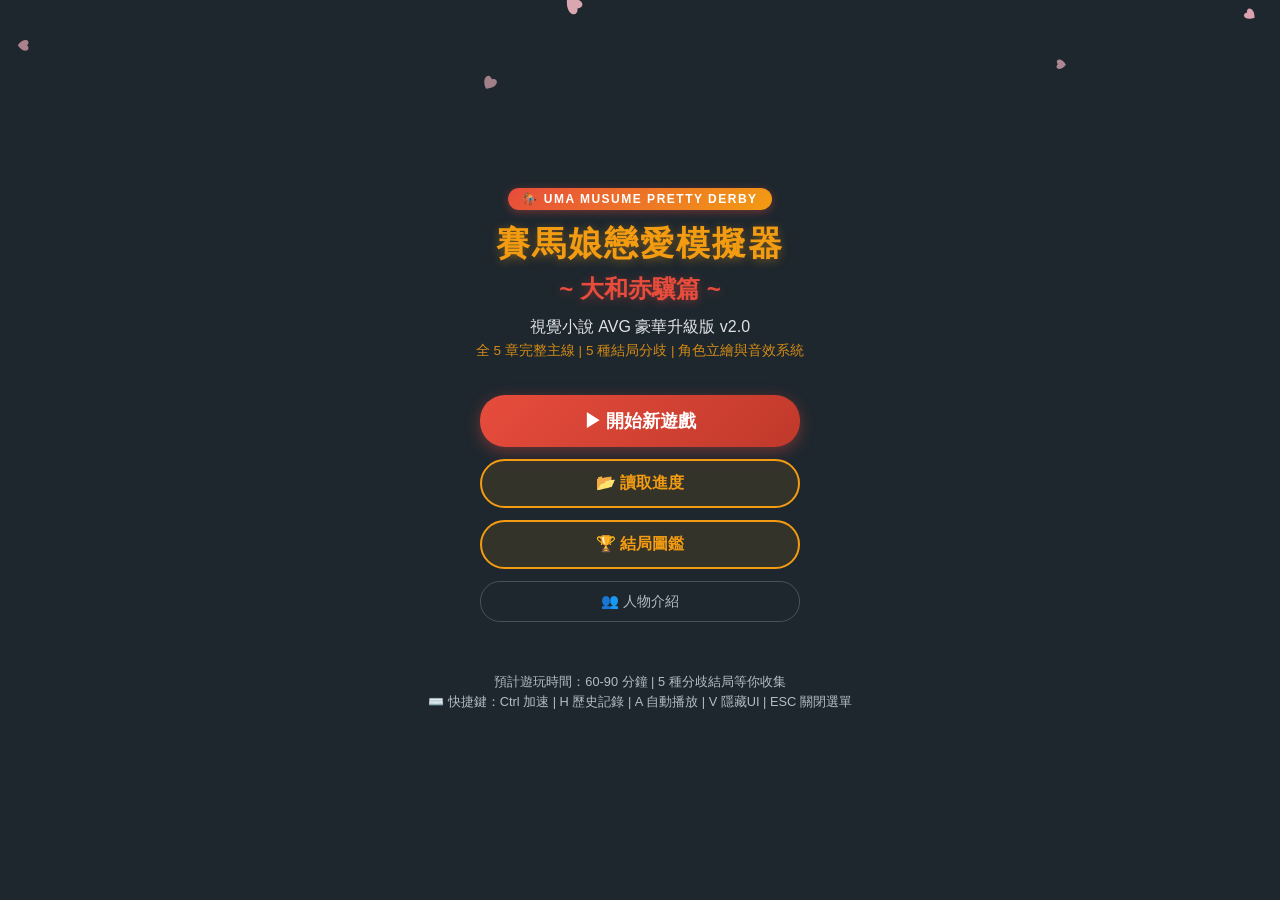
==== commit 4874d030: "feat: 調整預設音量比例，BGM調小為15%，音效SFX調大為85%" ====
--- a/index.html
+++ b/index.html
@@ -190,12 +190,12 @@
 
                     <div class="setting-item">
                         <label for="setting-bgm-volume">🎵 背景音樂音量 (BGM)</label>
-                        <input type="range" id="setting-bgm-volume" min="0" max="1" step="0.05" value="0.4" class="setting-range">
+                        <input type="range" id="setting-bgm-volume" min="0" max="1" step="0.05" value="0.15" class="setting-range">
                     </div>
 
                     <div class="setting-item">
                         <label for="setting-sfx-volume">🔊 互動音效音量 (SFX)</label>
-                        <input type="range" id="setting-sfx-volume" min="0" max="1" step="0.05" value="0.6" class="setting-range">
+                        <input type="range" id="setting-sfx-volume" min="0" max="1" step="0.05" value="0.85" class="setting-range">
                     </div>
 
                     <div class="setting-item checkbox-item">
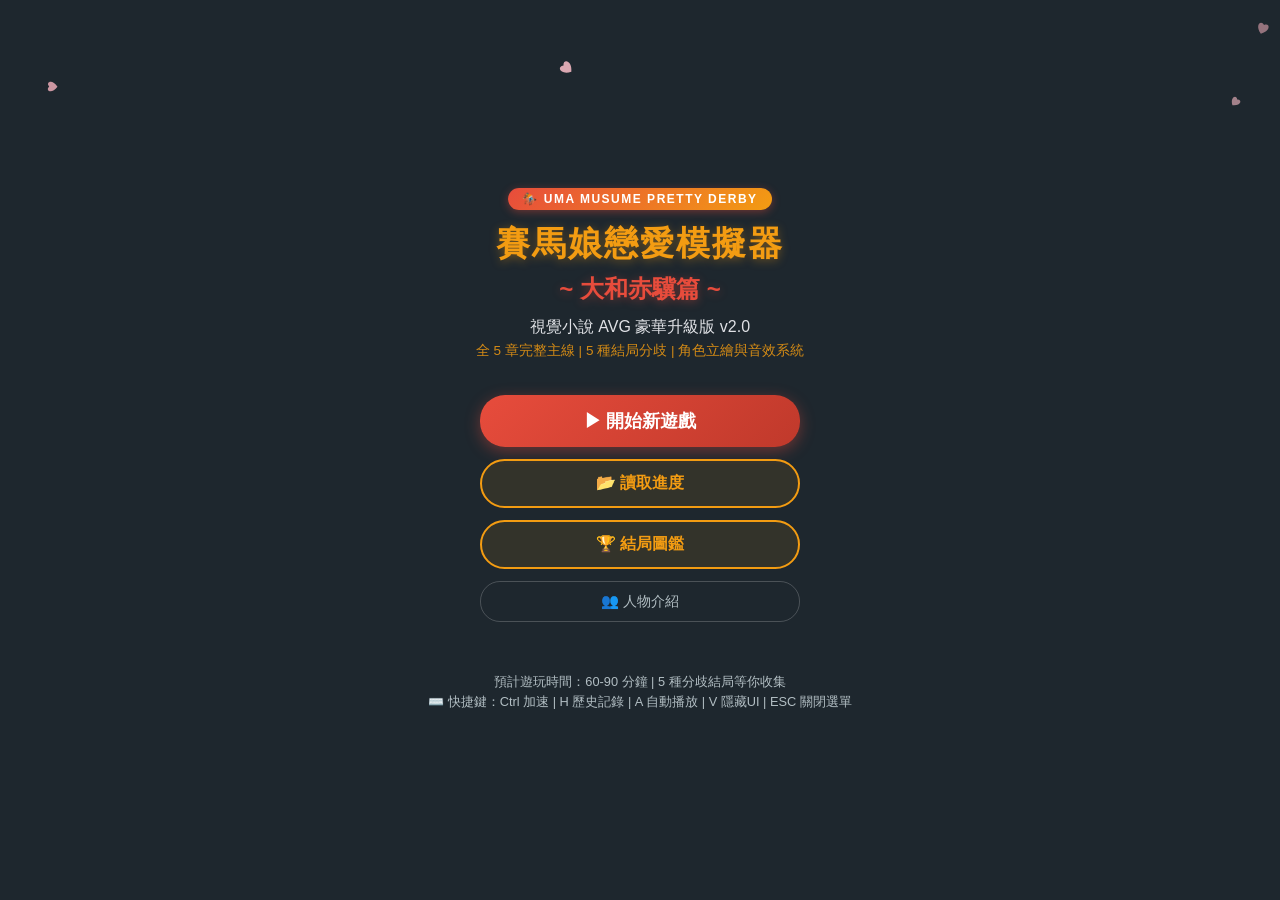
==== commit cf184d30: "feat: 新增角色嘴部說話動態功能(以赤驥為例)，支援開關切換與平滑收嘴" ====
--- a/index.html
+++ b/index.html
@@ -67,6 +67,7 @@
                 <div id="dialogue-avatar-wrapper" class="dialogue-avatar-wrapper">
                     <img id="dialogue-avatar-img" class="dialogue-avatar-img" src="" alt="角色頭像">
                     <canvas id="avatar-blink-canvas" class="avatar-blink-canvas"></canvas>
+                    <canvas id="avatar-mouth-canvas" class="avatar-mouth-canvas"></canvas>
                     <div id="dialogue-avatar-emoji" class="dialogue-avatar-emoji">🏇</div>
                 </div>
             </div>
@@ -207,6 +208,11 @@
                         <label for="setting-blink">✨ 角色動態眨眼效果</label>
                         <input type="checkbox" id="setting-blink" class="setting-checkbox" checked>
                     </div>
+
+                    <div class="setting-item checkbox-item">
+                        <label for="setting-mouth">👄 角色說話嘴部動態 (測試)</label>
+                        <input type="checkbox" id="setting-mouth" class="setting-checkbox" checked>
+                    </div>
                 </div>
             </div>
         </div>
@@ -260,6 +266,7 @@
     <script src="src/utils/AudioManager.js"></script>
     <script src="src/utils/EffectsManager.js"></script>
     <script src="src/utils/BlinkManager.js"></script>
+    <script src="src/utils/MouthManager.js"></script>
 
     <!-- 核心引擎與主入口 -->
     <script src="src/core/GameEngine.js"></script>
--- a/styles.css
+++ b/styles.css
@@ -411,6 +411,16 @@
     height: 100%;
     pointer-events: none;
     z-index: 5;
+}
+
+.avatar-mouth-canvas {
+    position: absolute;
+    top: 0;
+    left: 0;
+    width: 100%;
+    height: 100%;
+    pointer-events: none;
+    z-index: 6;
 }
 
 @keyframes avatarBreathe {
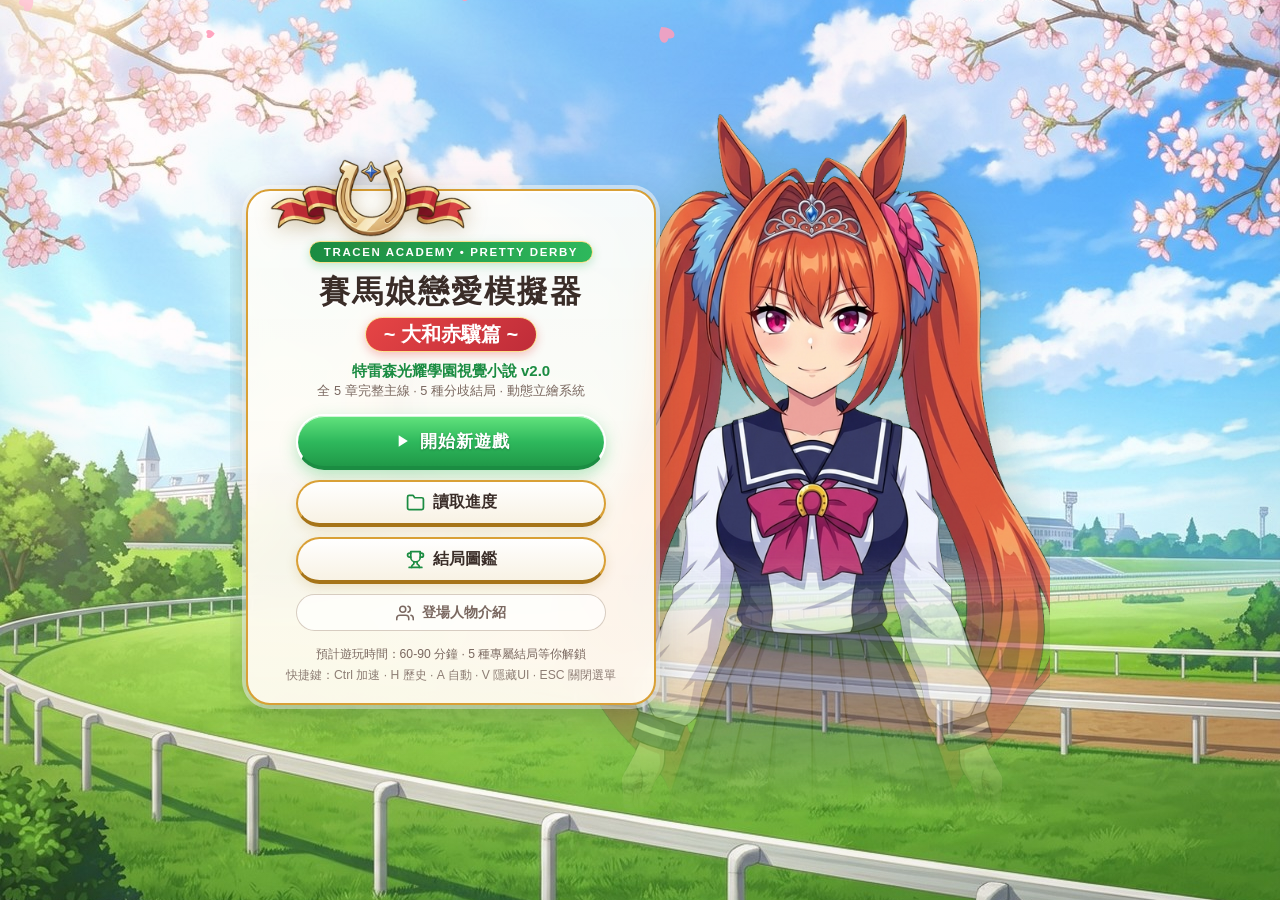
==== commit 0d87e02c: "feat: 實作類 Live2D 半身立繪、特雷森光耀學園風 UI 重構與事件分歧系統 - 修復存檔讀檔對話索引、快捷鍵狀態鎖定、隱藏 UI 點擊與特效/眨眼問題，重平衡 1~5 章好感度數值  - " ====
--- a/index.html
+++ b/index.html
@@ -9,32 +9,270 @@
 </head>
 
 <body>
+    <!-- 特雷森光耀學園風：動態場景背景層 (含氛圍調色罩) -->
+    <div id="scene-backdrop" class="scene-backdrop bg-title atmosphere-sakura" aria-hidden="true">
+        <!-- 標題主視覺：特雷森學園晴空草地賽道＋櫻花門扉 (未來可無縫疊加 img/bg/title_bg.jpg) -->
+        <svg class="backdrop-art art-title" viewBox="0 0 1200 1000" preserveAspectRatio="xMidYMid slice">
+            <defs>
+                <linearGradient id="skyTitle" x1="0" y1="0" x2="0" y2="1">
+                    <stop offset="0%" stop-color="#38a6ff"/>
+                    <stop offset="48%" stop-color="#7cd4ff"/>
+                    <stop offset="85%" stop-color="#e3f7ff"/>
+                    <stop offset="100%" stop-color="#fff8e8"/>
+                </linearGradient>
+                <radialGradient id="sunTitle" cx="76%" cy="18%" r="48%">
+                    <stop offset="0%" stop-color="#fffce0" stop-opacity="0.95"/>
+                    <stop offset="35%" stop-color="#ffe794" stop-opacity="0.48"/>
+                    <stop offset="100%" stop-color="#ffe794" stop-opacity="0"/>
+                </radialGradient>
+                <linearGradient id="turfTitle" x1="0" y1="0" x2="0" y2="1">
+                    <stop offset="0%" stop-color="#5ce075"/>
+                    <stop offset="35%" stop-color="#2eb85c"/>
+                    <stop offset="100%" stop-color="#197b3a"/>
+                </linearGradient>
+                <linearGradient id="turfStripeTitle" x1="0" y1="0" x2="1" y2="1">
+                    <stop offset="0%" stop-color="#ffffff" stop-opacity="0.16"/>
+                    <stop offset="100%" stop-color="#ffffff" stop-opacity="0.02"/>
+                </linearGradient>
+            </defs>
+            <rect width="1200" height="1000" fill="url(#skyTitle)"/>
+            <!-- 積雲 -->
+            <g fill="#ffffff" opacity="0.86">
+                <ellipse cx="210" cy="240" rx="160" ry="52"/>
+                <ellipse cx="290" cy="215" rx="115" ry="62"/>
+                <ellipse cx="145" cy="252" rx="95" ry="42"/>
+                <ellipse cx="940" cy="270" rx="180" ry="56"/>
+                <ellipse cx="860" cy="242" rx="110" ry="58"/>
+                <ellipse cx="1040" cy="282" rx="100" ry="42"/>
+            </g>
+            <!-- 晨曦光暈 -->
+            <rect width="1200" height="1000" fill="url(#sunTitle)"/>
+            <!-- 遠景學園鐘樓與看台剪影 -->
+            <g fill="#c9e2f5" opacity="0.88">
+                <rect x="60" y="455" width="320" height="130" rx="6"/>
+                <polygon points="390,585 450,415 510,585"/>
+                <rect x="435" y="370" width="30" height="90" rx="4"/>
+                <circle cx="450" cy="405" r="10" fill="#fff3c4"/>
+                <path d="M540 585 L540 480 Q820 445 1160 475 L1160 585 Z"/>
+            </g>
+            <!-- 翡翠草地賽道與勝利條紋 -->
+            <path d="M0 570 Q580 515 1200 560 L1200 1000 L0 1000 Z" fill="url(#turfTitle)"/>
+            <path d="M0 640 Q580 570 1200 630 L1200 725 Q580 660 0 740 Z" fill="url(#turfStripeTitle)"/>
+            <path d="M0 800 Q580 735 1200 795 L1200 905 Q580 845 0 925 Z" fill="url(#turfStripeTitle)"/>
+            <!-- 賽道白欄杆 -->
+            <g stroke="#ffffff" stroke-linecap="round" fill="none">
+                <path d="M-20 595 Q580 532 1220 582" stroke-width="9"/>
+                <path d="M-20 622 Q580 558 1220 610" stroke-width="6" opacity="0.92"/>
+            </g>
+            <g fill="#ffffff" opacity="0.95">
+                <rect x="90" y="582" width="10" height="68" rx="3"/>
+                <rect x="260" y="564" width="10" height="68" rx="3"/>
+                <rect x="430" y="553" width="10" height="68" rx="3"/>
+                <rect x="600" y="548" width="10" height="68" rx="3"/>
+                <rect x="770" y="553" width="10" height="68" rx="3"/>
+                <rect x="940" y="562" width="10" height="68" rx="3"/>
+                <rect x="1100" y="574" width="10" height="68" rx="3"/>
+            </g>
+            <!-- 頂角盛開櫻花枝枒 -->
+            <g opacity="0.92">
+                <circle cx="70" cy="70" r="115" fill="#ffd2df"/>
+                <circle cx="170" cy="40" r="85" fill="#ffb8ce"/>
+                <circle cx="35" cy="165" r="78" fill="#ffc4d6"/>
+                <circle cx="1130" cy="75" r="110" fill="#ffd2df"/>
+                <circle cx="1025" cy="45" r="82" fill="#ffb8ce"/>
+                <circle cx="1155" cy="170" r="74" fill="#ffc4d6"/>
+            </g>
+        </svg>
+
+        <!-- 場景1：學園訓練場 / 賽馬場 -->
+        <svg class="backdrop-art art-track" viewBox="0 0 1200 1000" preserveAspectRatio="xMidYMid slice">
+            <defs>
+                <linearGradient id="skyTrack" x1="0" y1="0" x2="0" y2="1">
+                    <stop offset="0%" stop-color="#2b95eb"/>
+                    <stop offset="55%" stop-color="#7fd6ff"/>
+                    <stop offset="100%" stop-color="#e5f7ff"/>
+                </linearGradient>
+                <linearGradient id="dirtTrack" x1="0" y1="0" x2="0" y2="1">
+                    <stop offset="0%" stop-color="#e9c89d"/>
+                    <stop offset="100%" stop-color="#cfa373"/>
+                </linearGradient>
+                <linearGradient id="turfInner" x1="0" y1="0" x2="0" y2="1">
+                    <stop offset="0%" stop-color="#52d66b"/>
+                    <stop offset="100%" stop-color="#25994b"/>
+                </linearGradient>
+            </defs>
+            <rect width="1200" height="1000" fill="url(#skyTrack)"/>
+            <g fill="#ffffff" opacity="0.88">
+                <ellipse cx="320" cy="210" rx="170" ry="50"/>
+                <ellipse cx="400" cy="185" rx="105" ry="58"/>
+                <ellipse cx="900" cy="235" rx="150" ry="44"/>
+            </g>
+            <!-- 看台建築群 -->
+            <g fill="#dbeeff">
+                <rect x="40" y="425" width="480" height="110" rx="8"/>
+                <rect x="70" y="450" width="420" height="22" fill="#8dc4f0" opacity="0.5"/>
+                <rect x="640" y="405" width="520" height="130" rx="8"/>
+                <polygon points="565,535 600,375 635,535" fill="#bfdcf5"/>
+            </g>
+            <!-- 翠綠跑道與沙地內道 -->
+            <path d="M0 525 L1200 525 L1200 1000 L0 1000 Z" fill="url(#turfInner)"/>
+            <path d="M0 710 Q600 660 1200 710 L1200 840 Q600 790 0 840 Z" fill="url(#dirtTrack)" opacity="0.88"/>
+            <g stroke="#ffffff" fill="none">
+                <path d="M0 555 Q600 520 1200 555" stroke-width="8"/>
+                <path d="M0 580 Q600 545 1200 580" stroke-width="5" opacity="0.9"/>
+                <path d="M0 708 Q600 658 1200 708" stroke-width="5" opacity="0.85"/>
+            </g>
+            <g fill="#ffffff">
+                <rect x="120" y="542" width="9" height="58" rx="3"/>
+                <rect x="360" y="532" width="9" height="58" rx="3"/>
+                <rect x="600" y="528" width="9" height="58" rx="3"/>
+                <rect x="840" y="532" width="9" height="58" rx="3"/>
+                <rect x="1080" y="542" width="9" height="58" rx="3"/>
+            </g>
+        </svg>
+
+        <!-- 場景2：特雷森學園明亮教室 / 室內 -->
+        <svg class="backdrop-art art-classroom" viewBox="0 0 1200 1000" preserveAspectRatio="xMidYMid slice">
+            <defs>
+                <linearGradient id="wallClass" x1="0" y1="0" x2="0" y2="1">
+                    <stop offset="0%" stop-color="#fffaf0"/>
+                    <stop offset="100%" stop-color="#f3e6d3"/>
+                </linearGradient>
+                <linearGradient id="sunBeamClass" x1="0" y1="0" x2="1" y2="1">
+                    <stop offset="0%" stop-color="#fff7d6" stop-opacity="0.65"/>
+                    <stop offset="100%" stop-color="#fff7d6" stop-opacity="0"/>
+                </linearGradient>
+            </defs>
+            <rect width="1200" height="1000" fill="url(#wallClass)"/>
+            <!-- 藍天窗景 -->
+            <g>
+                <rect x="70" y="130" width="230" height="390" rx="6" fill="#92dcff" stroke="#d8b994" stroke-width="14"/>
+                <rect x="330" y="130" width="230" height="390" rx="6" fill="#a8e4ff" stroke="#d8b994" stroke-width="14"/>
+                <line x1="185" y1="130" x2="185" y2="520" stroke="#e8cfb0" stroke-width="10"/>
+                <line x1="445" y1="130" x2="445" y2="520" stroke="#e8cfb0" stroke-width="10"/>
+                <line x1="70" y1="320" x2="560" y2="320" stroke="#e8cfb0" stroke-width="10"/>
+            </g>
+            <!-- 黑板與木框 -->
+            <rect x="650" y="160" width="490" height="270" rx="8" fill="#1e6f46" stroke="#c5945b" stroke-width="14"/>
+            <rect x="642" y="426" width="506" height="18" rx="4" fill="#b37f45"/>
+            <!-- 掛鐘 -->
+            <circle cx="900" cy="95" r="38" fill="#ffffff" stroke="#d9a036" stroke-width="6"/>
+            <path d="M900 95 L900 72 M900 95 L916 102" stroke="#3a2d28" stroke-width="4" stroke-linecap="round"/>
+            <!-- 木質地板與日光斜射光束 -->
+            <rect x="0" y="640" width="1200" height="360" fill="#dfc098"/>
+            <path d="M70 130 L560 130 L960 980 L180 980 Z" fill="url(#sunBeamClass)"/>
+            <!-- 課桌剪影 -->
+            <g fill="#c99e6b" opacity="0.72">
+                <rect x="140" y="690" width="240" height="28" rx="6"/>
+                <rect x="460" y="710" width="250" height="28" rx="6"/>
+                <rect x="790" y="700" width="250" height="28" rx="6"/>
+            </g>
+        </svg>
+
+        <!-- 場景3：櫻花步道與校門 -->
+        <svg class="backdrop-art art-sakura" viewBox="0 0 1200 1000" preserveAspectRatio="xMidYMid slice">
+            <defs>
+                <linearGradient id="skySakura" x1="0" y1="0" x2="0" y2="1">
+                    <stop offset="0%" stop-color="#4fb3ff"/>
+                    <stop offset="55%" stop-color="#b7e7ff"/>
+                    <stop offset="100%" stop-color="#fff0f5"/>
+                </linearGradient>
+                <linearGradient id="pathSakura" x1="0" y1="0" x2="0" y2="1">
+                    <stop offset="0%" stop-color="#f6e7df"/>
+                    <stop offset="100%" stop-color="#e8d0c7"/>
+                </linearGradient>
+            </defs>
+            <rect width="1200" height="1000" fill="url(#skySakura)"/>
+            <rect x="0" y="600" width="1200" height="400" fill="#77cf7f"/>
+            <polygon points="460,600 740,600 1080,1000 120,1000" fill="url(#pathSakura)"/>
+            <!-- 左右櫻花樹冠 -->
+            <g fill="#7c564c">
+                <rect x="125" y="340" width="54" height="310" rx="16"/>
+                <rect x="1010" y="330" width="56" height="320" rx="16"/>
+            </g>
+            <g opacity="0.95">
+                <circle cx="180" cy="210" r="195" fill="#ffb8ce"/>
+                <circle cx="340" cy="145" r="145" fill="#ffd4e2"/>
+                <circle cx="90" cy="310" r="130" fill="#ff9ebb"/>
+                <circle cx="1010" cy="200" r="205" fill="#ffb8ce"/>
+                <circle cx="840" cy="145" r="150" fill="#ffd4e2"/>
+                <circle cx="1100" cy="310" r="135" fill="#ff9ebb"/>
+            </g>
+            <!-- 地面花瓣 -->
+            <g fill="#ffb7cc" opacity="0.78">
+                <ellipse cx="420" cy="760" rx="14" ry="7"/>
+                <ellipse cx="640" cy="820" rx="18" ry="8"/>
+                <ellipse cx="520" cy="880" rx="16" ry="7"/>
+                <ellipse cx="750" cy="780" rx="12" ry="6"/>
+            </g>
+        </svg>
+    </div>
+
     <!-- 動態粒子畫布 (櫻花雨、雨滴、光影) -->
     <canvas id="effects-canvas" class="effects-canvas"></canvas>
 
     <div id="app">
         <!-- 標題畫面 -->
         <div id="title-screen" class="screen active">
-            <div class="title-logo-container">
-                <div class="title-badge">🏇 UMA MUSUME PRETTY DERBY</div>
-                <h1>賽馬娘戀愛模擬器</h1>
-                <h2>~ 大和赤驥篇 ~</h2>
-                <p class="subtitle">視覺小說 AVG 豪華升級版 v2.0</p>
-                <p class="version-info">全 5 章完整主線 | 5 種結局分歧 | 角色立繪與音效系統</p>
-            </div>
-
-            <div class="title-actions">
-                <button id="start-btn" class="btn-primary">▶ 開始新遊戲</button>
-                <button id="title-load-btn" class="btn-secondary">📂 讀取進度</button>
-                <button id="title-gallery-btn" class="btn-secondary">🏆 結局圖鑑</button>
-                <button id="chars-btn" class="btn-tertiary">👥 人物介紹</button>
-            </div>
-
-            <div class="title-footer">
-                <p>預計遊玩時間：60-90 分鐘 | 5 種分歧結局等你收集</p>
-                <p class="hotkeys-hint">
-                    ⌨️ 快捷鍵：Ctrl 加速 | H 歷史記錄 | A 自動播放 | V 隱藏UI | ESC 關閉選單
-                </p>
+            <!-- 大和赤驥主視覺立繪展示層 -->
+            <div class="title-hero-stage" aria-hidden="true">
+                <img src="img/daiwa_scarlet/stand_normal.png" alt="" class="title-hero-sprite">
+            </div>
+
+            <div class="title-card-overlay">
+                <div class="title-logo-container">
+                    <!-- 特雷森冠軍蹄鐵徽章 -->
+                    <div class="title-emblem-slot" aria-hidden="true">
+                        <img src="img/ui/title_emblem.png" class="title-emblem-img" alt="">
+                    </div>
+                    <div class="title-badge">TRACEN ACADEMY • PRETTY DERBY</div>
+                    <h1>賽馬娘戀愛模擬器</h1>
+                    <h2>~ 大和赤驥篇 ~</h2>
+                    <p class="subtitle">特雷森光耀學園視覺小說 v2.0</p>
+                    <p class="version-info">全 5 章完整主線 · 5 種分歧結局 · 動態立繪系統</p>
+                </div>
+
+                <div class="title-actions">
+                    <button id="start-btn" class="btn-primary">
+                        <svg class="btn-svg" viewBox="0 0 24 24" width="20" height="20" fill="currentColor" aria-hidden="true">
+                            <path d="M8 5v14l11-7z"/>
+                        </svg>
+                        <span>開始新遊戲</span>
+                    </button>
+                    <button id="title-load-btn" class="btn-secondary">
+                        <svg class="btn-svg" viewBox="0 0 24 24" width="19" height="19" fill="none" stroke="currentColor" stroke-width="2.2" stroke-linecap="round" stroke-linejoin="round" aria-hidden="true">
+                            <path d="M22 19a2 2 0 0 1-2 2H4a2 2 0 0 1-2-2V5a2 2 0 0 1 2-2h5l2 3h9a2 2 0 0 1 2 2z"/>
+                        </svg>
+                        <span>讀取進度</span>
+                    </button>
+                    <button id="title-gallery-btn" class="btn-secondary">
+                        <svg class="btn-svg" viewBox="0 0 24 24" width="19" height="19" fill="none" stroke="currentColor" stroke-width="2.2" stroke-linecap="round" stroke-linejoin="round" aria-hidden="true">
+                            <path d="M6 9H4.5a2.5 2.5 0 0 1 0-5H6"/>
+                            <path d="M18 9h1.5a2.5 2.5 0 0 0 0-5H18"/>
+                            <path d="M4 22h16"/>
+                            <path d="M10 14.66V17c0 .55-.47.98-.97 1.21C7.85 18.75 7 20.24 7 22"/>
+                            <path d="M14 14.66V17c0 .55.47.98.97 1.21C16.15 18.75 17 20.24 17 22"/>
+                            <path d="M18 2H6v7a6 6 0 0 0 12 0V2Z"/>
+                        </svg>
+                        <span>結局圖鑑</span>
+                    </button>
+                    <button id="chars-btn" class="btn-tertiary">
+                        <svg class="btn-svg" viewBox="0 0 24 24" width="18" height="18" fill="none" stroke="currentColor" stroke-width="2.1" stroke-linecap="round" stroke-linejoin="round" aria-hidden="true">
+                            <path d="M17 21v-2a4 4 0 0 0-4-4H5a4 4 0 0 0-4 4v2"/>
+                            <circle cx="9" cy="7" r="4"/>
+                            <path d="M23 21v-2a4 4 0 0 0-3-3.87"/>
+                            <path d="M16 3.13a4 4 0 0 1 0 7.75"/>
+                        </svg>
+                        <span>登場人物介紹</span>
+                    </button>
+                </div>
+
+                <div class="title-footer">
+                    <p>預計遊玩時間：60-90 分鐘 · 5 種專屬結局等你解鎖</p>
+                    <p class="hotkeys-hint">
+                        快捷鍵：Ctrl 加速 · H 歷史 · A 自動 · V 隱藏UI · ESC 關閉選單
+                    </p>
+                </div>
             </div>
         </div>
 
@@ -43,27 +281,61 @@
             <!-- 頂部狀態欄 -->
             <div id="status-bar">
                 <div class="affection-container">
-                    <span class="label">💖 好感度</span>
+                    <span class="label">
+                        <svg class="label-icon" viewBox="0 0 24 24" width="17" height="17" fill="#e64545" aria-hidden="true">
+                            <path d="M12 21.35l-1.45-1.32C5.4 15.36 2 12.28 2 8.5 2 5.42 4.42 3 7.5 3c1.74 0 3.41.81 4.5 2.09C13.09 3.81 14.76 3 16.5 3 19.58 3 22 5.42 22 8.5c0 3.78-3.4 6.86-8.55 11.54L12 21.35z"/>
+                        </svg>
+                        <span>好感度</span>
+                    </span>
                     <div class="affection-bar">
                         <div id="affection-fill" class="affection-fill"></div>
                     </div>
                     <span id="affection-value">0</span>
                 </div>
                 <div class="toolbar">
-                    <button id="auto-btn" class="icon-btn" title="自動播放 (A)">▶</button>
-                    <button id="history-btn" class="icon-btn" title="歷史記錄 (H)">📜</button>
-                    <button id="hide-ui-btn" class="icon-btn" title="隱藏 UI (V)">👁️</button>
-                    <button id="menu-btn" class="icon-btn" title="選單">☰</button>
+                    <button id="auto-btn" class="icon-btn" title="自動播放 (A)" aria-label="自動播放">
+                        <svg viewBox="0 0 24 24" width="18" height="18" fill="currentColor" aria-hidden="true">
+                            <path d="M8 5v14l11-7z"/>
+                        </svg>
+                    </button>
+                    <button id="history-btn" class="icon-btn" title="歷史記錄 (H)" aria-label="歷史記錄">
+                        <svg viewBox="0 0 24 24" width="18" height="18" fill="none" stroke="currentColor" stroke-width="2.2" stroke-linecap="round" stroke-linejoin="round" aria-hidden="true">
+                            <path d="M3 12a9 9 0 1 0 3-6.7L3 8"/>
+                            <path d="M3 3v5h5"/>
+                            <path d="M12 7v5l4 2"/>
+                        </svg>
+                    </button>
+                    <button id="hide-ui-btn" class="icon-btn" title="隱藏 UI (V)" aria-label="隱藏介面">
+                        <svg viewBox="0 0 24 24" width="18" height="18" fill="none" stroke="currentColor" stroke-width="2.2" stroke-linecap="round" stroke-linejoin="round" aria-hidden="true">
+                            <path d="M1 12s4-8 11-8 11 8 11 8-4 8-11 8-11-8-11-8z"/>
+                            <circle cx="12" cy="12" r="3"/>
+                        </svg>
+                    </button>
+                    <button id="menu-btn" class="icon-btn" title="選單 (ESC)" aria-label="遊戲選單">
+                        <svg viewBox="0 0 24 24" width="18" height="18" fill="none" stroke="currentColor" stroke-width="2.4" stroke-linecap="round" aria-hidden="true">
+                            <line x1="4" y1="7" x2="20" y2="7"/>
+                            <line x1="4" y1="12" x2="20" y2="12"/>
+                            <line x1="4" y1="17" x2="20" y2="17"/>
+                        </svg>
+                    </button>
                 </div>
             </div>
 
             <!-- 場景與地點 -->
             <div id="scene-display">
+                <svg class="loc-diamond" viewBox="0 0 16 16" width="13" height="13" aria-hidden="true">
+                    <polygon points="8,1 15,8 8,15 1,8" fill="#2eb85c" stroke="#d9a036" stroke-width="1.5"/>
+                </svg>
                 <p id="location-text">特雷森學園 - 教室</p>
             </div>
 
             <!-- 角色立繪/頭像展示舞台 -->
             <div id="character-stage" class="character-stage">
+                <div id="live-portrait-wrapper" class="live-portrait-wrapper">
+                    <canvas id="live-portrait-canvas" class="live-portrait-canvas"></canvas>
+                    <canvas id="live-portrait-overlay" class="live-portrait-overlay"></canvas>
+                    <div id="live-portrait-fx" class="live-portrait-fx"></div>
+                </div>
                 <div id="dialogue-avatar-wrapper" class="dialogue-avatar-wrapper">
                     <img id="dialogue-avatar-img" class="dialogue-avatar-img" src="" alt="角色頭像">
                     <canvas id="avatar-blink-canvas" class="avatar-blink-canvas"></canvas>
@@ -76,21 +348,32 @@
             <div class="game-bottom-area">
                 <!-- 對話區主體 -->
                 <div id="dialogue-box">
+                    <!-- 燙金四角裝飾 (未來可直接替換為 img/ui/dialogue_corner.png) -->
+                    <span class="box-corner tl" aria-hidden="true"></span>
+                    <span class="box-corner tr" aria-hidden="true"></span>
+                    <span class="box-corner bl" aria-hidden="true"></span>
+                    <span class="box-corner br" aria-hidden="true"></span>
+
                     <div class="dialogue-content-wrapper">
                         <div id="speaker-name"></div>
                         <div id="dialogue-text"></div>
                     </div>
+
+                    <!-- 框內右下角翻頁提示 -->
+                    <div id="next-hint">
+                        <span class="next-hint-label">點擊繼續</span>
+                        <svg class="next-hint-arrow" viewBox="0 0 20 20" width="15" height="15" fill="currentColor" aria-hidden="true">
+                            <path d="M5 7l5 6 5-6H5z"/>
+                        </svg>
+                    </div>
                 </div>
 
                 <!-- 選項區 -->
                 <div id="choices-container"></div>
 
-                <!-- 下一頁提示 -->
-                <div id="next-hint">點擊對話區繼續 ▼</div>
-
                 <!-- 底部快捷提示 -->
                 <div class="shortcuts-hint">
-                    Ctrl 加速 | H 歷史 | A 自動 | V 隱藏 UI
+                    Ctrl 加速 · H 歷史 · A 自動 · V 隱藏 UI
                 </div>
             </div>
         </div>
@@ -99,25 +382,50 @@
         <div id="menu-screen" class="screen overlay">
             <div class="menu-content">
                 <div class="menu-header">
-                    <h3>☰ 遊戲選單</h3>
-                    <button id="close-menu-btn" class="icon-btn">✕</button>
+                    <h3>
+                        <svg class="modal-hdr-svg" viewBox="0 0 24 24" width="20" height="20" fill="none" stroke="currentColor" stroke-width="2.4" stroke-linecap="round" aria-hidden="true">
+                            <line x1="4" y1="7" x2="20" y2="7"/>
+                            <line x1="4" y1="12" x2="20" y2="12"/>
+                            <line x1="4" y1="17" x2="20" y2="17"/>
+                        </svg>
+                        <span>遊戲選單</span>
+                    </h3>
+                    <button id="close-menu-btn" class="icon-btn" aria-label="關閉選單">✕</button>
                 </div>
                 <div class="menu-buttons-list">
-                    <button id="menu-save-btn" class="menu-btn">💾 儲存進度</button>
-                    <button id="menu-load-btn" class="menu-btn">📂 讀取進度</button>
-                    <button id="menu-gallery-btn" class="menu-btn">🏆 結局圖鑑</button>
-                    <button id="menu-relations-btn" class="menu-btn">💖 角色好感一覽</button>
-                    <button id="menu-settings-btn" class="menu-btn">⚙️ 系統設定</button>
-                    <button id="back-to-title-btn" class="menu-btn secondary">🏠 回到標題</button>
+                    <button id="menu-save-btn" class="menu-btn">
+                        <svg class="menu-svg" viewBox="0 0 24 24" width="18" height="18" fill="none" stroke="currentColor" stroke-width="2.1" stroke-linecap="round" stroke-linejoin="round" aria-hidden="true"><path d="M19 21H5a2 2 0 0 1-2-2V5a2 2 0 0 1 2-2h11l5 5v11a2 2 0 0 1-2 2z"/><polyline points="17 21 17 13 7 13 7 21"/><polyline points="7 3 7 8 15 8"/></svg>
+                        <span>儲存進度</span>
+                    </button>
+                    <button id="menu-load-btn" class="menu-btn">
+                        <svg class="menu-svg" viewBox="0 0 24 24" width="18" height="18" fill="none" stroke="currentColor" stroke-width="2.1" stroke-linecap="round" stroke-linejoin="round" aria-hidden="true"><path d="M22 19a2 2 0 0 1-2 2H4a2 2 0 0 1-2-2V5a2 2 0 0 1 2-2h5l2 3h9a2 2 0 0 1 2 2z"/></svg>
+                        <span>讀取進度</span>
+                    </button>
+                    <button id="menu-gallery-btn" class="menu-btn">
+                        <svg class="menu-svg" viewBox="0 0 24 24" width="18" height="18" fill="none" stroke="currentColor" stroke-width="2.1" stroke-linecap="round" stroke-linejoin="round" aria-hidden="true"><path d="M6 9H4.5a2.5 2.5 0 0 1 0-5H6"/><path d="M18 9h1.5a2.5 2.5 0 0 0 0-5H18"/><path d="M4 22h16"/><path d="M18 2H6v7a6 6 0 0 0 12 0V2Z"/></svg>
+                        <span>結局圖鑑</span>
+                    </button>
+                    <button id="menu-relations-btn" class="menu-btn">
+                        <svg class="menu-svg" viewBox="0 0 24 24" width="18" height="18" fill="#e64545" stroke="#e64545" stroke-width="1.6" aria-hidden="true"><path d="M12 21.35l-1.45-1.32C5.4 15.36 2 12.28 2 8.5 2 5.42 4.42 3 7.5 3c1.74 0 3.41.81 4.5 2.09C13.09 3.81 14.76 3 16.5 3 19.58 3 22 5.42 22 8.5c0 3.78-3.4 6.86-8.55 11.54L12 21.35z"/></svg>
+                        <span>角色好感一覽</span>
+                    </button>
+                    <button id="menu-settings-btn" class="menu-btn">
+                        <svg class="menu-svg" viewBox="0 0 24 24" width="18" height="18" fill="none" stroke="currentColor" stroke-width="2.1" stroke-linecap="round" stroke-linejoin="round" aria-hidden="true"><circle cx="12" cy="12" r="3"/><path d="M19.4 15a1.65 1.65 0 0 0 .33 1.82l.06.06a2 2 0 0 1 0 2.83 2 2 0 0 1-2.83 0l-.06-.06a1.65 1.65 0 0 0-1.82-.33 1.65 1.65 0 0 0-1 1.51V21a2 2 0 0 1-2 2 2 2 0 0 1-2-2v-.09A1.65 1.65 0 0 0 9 19.4a1.65 1.65 0 0 0-1.82.33l-.06.06a2 2 0 0 1-2.83 0 2 2 0 0 1 0-2.83l.06-.06a1.65 1.65 0 0 0 .33-1.82 1.65 1.65 0 0 0-1.51-1H3a2 2 0 0 1-2-2 2 2 0 0 1 2-2h.09A1.65 1.65 0 0 0 4.6 9a1.65 1.65 0 0 0-.33-1.82l-.06-.06a2 2 0 0 1 0-2.83 2 2 0 0 1 2.83 0l.06.06a1.65 1.65 0 0 0 1.82.33H9a1.65 1.65 0 0 0 1-1.51V3a2 2 0 0 1 2-2 2 2 0 0 1 2 2v.09a1.65 1.65 0 0 0 1 1.51 1.65 1.65 0 0 0 1.82-.33l.06-.06a2 2 0 0 1 2.83 0 2 2 0 0 1 0 2.83l-.06.06a1.65 1.65 0 0 0-.33 1.82V9a1.65 1.65 0 0 0 1.51 1H21a2 2 0 0 1 2 2 2 2 0 0 1-2 2h-.09a1.65 1.65 0 0 0-1.51 1z"/></svg>
+                        <span>系統設定</span>
+                    </button>
+                    <button id="back-to-title-btn" class="menu-btn secondary">
+                        <svg class="menu-svg" viewBox="0 0 24 24" width="18" height="18" fill="none" stroke="currentColor" stroke-width="2.1" stroke-linecap="round" stroke-linejoin="round" aria-hidden="true"><path d="M3 9l9-7 9 7v11a2 2 0 0 1-2 2H5a2 2 0 0 1-2-2z"/><polyline points="9 22 9 12 15 12 15 22"/></svg>
+                        <span>回到標題</span>
+                    </button>
                 </div>
                 <div class="menu-shortcuts">
-                    <p>⌨️ 操作快捷鍵：</p>
+                    <p>操作快捷鍵</p>
                     <ul>
-                        <li><kbd>Ctrl</kbd> - 按住加速快進對話</li>
-                        <li><kbd>H</kbd> - 開啟對話歷史記錄</li>
-                        <li><kbd>A</kbd> - 切換自動播放模式</li>
-                        <li><kbd>V</kbd> - 隱藏/顯示對話視窗</li>
-                        <li><kbd>ESC</kbd> - 關閉開啟的面板</li>
+                        <li><kbd>Ctrl</kbd> 按住加速快進對話</li>
+                        <li><kbd>H</kbd> 開啟對話歷史記錄</li>
+                        <li><kbd>A</kbd> 切換自動播放模式</li>
+                        <li><kbd>V</kbd> 隱藏/顯示對話視窗</li>
+                        <li><kbd>ESC</kbd> 關閉開啟的面板</li>
                     </ul>
                 </div>
             </div>
@@ -128,7 +436,7 @@
             <div class="save-modal-panel">
                 <div class="save-modal-header">
                     <h3 id="save-modal-title">💾 儲存進度</h3>
-                    <button id="close-save-modal-btn" class="icon-btn">✕</button>
+                    <button id="close-save-modal-btn" class="icon-btn" aria-label="關閉">✕</button>
                 </div>
                 <div id="save-slots-container" class="save-slots-container">
                     <!-- 動態生成 4 個手動槽位 + 1 個自動存檔槽位 -->
@@ -141,7 +449,7 @@
             <div class="gallery-panel">
                 <div class="gallery-header">
                     <h3>🏆 結局圖鑑與成就收集</h3>
-                    <button id="close-gallery-btn" class="icon-btn">✕</button>
+                    <button id="close-gallery-btn" class="icon-btn" aria-label="關閉">✕</button>
                 </div>
                 <div id="gallery-content" class="gallery-content">
                     <!-- 動態生成 S/A/B/C/D 結局進度卡片 -->
@@ -154,7 +462,7 @@
             <div class="relations-panel">
                 <div class="relations-header">
                     <h3>💖 角色好感度與關係狀態</h3>
-                    <button id="close-relations-btn" class="icon-btn">✕</button>
+                    <button id="close-relations-btn" class="icon-btn" aria-label="關閉">✕</button>
                 </div>
                 <div id="relations-content" class="relations-content">
                     <!-- 動態生成角色好感狀態 -->
@@ -167,7 +475,7 @@
             <div class="settings-panel">
                 <div class="settings-header">
                     <h3>⚙️ 系統設定</h3>
-                    <button id="close-settings-btn" class="icon-btn">✕</button>
+                    <button id="close-settings-btn" class="icon-btn" aria-label="關閉">✕</button>
                 </div>
                 <div class="settings-content">
                     <div class="setting-item">
@@ -213,6 +521,11 @@
                         <label for="setting-mouth">👄 角色說話嘴部動態 (測試)</label>
                         <input type="checkbox" id="setting-mouth" class="setting-checkbox" checked>
                     </div>
+
+                    <div class="setting-item checkbox-item">
+                        <label for="setting-live2d">✨ 類 Live2D 立繪動態效果</label>
+                        <input type="checkbox" id="setting-live2d" class="setting-checkbox" checked>
+                    </div>
                 </div>
             </div>
         </div>
@@ -222,7 +535,7 @@
             <div class="history-panel">
                 <div class="history-header">
                     <h3>📜 對話歷史記錄 (Backlog)</h3>
-                    <button id="close-history-btn" class="icon-btn">✕</button>
+                    <button id="close-history-btn" class="icon-btn" aria-label="關閉">✕</button>
                 </div>
                 <div id="history-content" class="history-content">
                     <!-- 歷史記錄動態生成 -->
@@ -238,7 +551,7 @@
             <div class="chars-panel">
                 <div class="chars-header">
                     <h3>👥 主要登場人物介紹</h3>
-                    <button id="close-chars-btn" class="icon-btn">✕</button>
+                    <button id="close-chars-btn" class="icon-btn" aria-label="關閉">✕</button>
                 </div>
                 <div id="chars-content" class="chars-content">
                     <!-- 角色卡片動態生成 -->
@@ -267,10 +580,11 @@
     <script src="src/utils/EffectsManager.js"></script>
     <script src="src/utils/BlinkManager.js"></script>
     <script src="src/utils/MouthManager.js"></script>
+    <script src="src/utils/LivePortraitManager.js"></script>
 
     <!-- 核心引擎與主入口 -->
     <script src="src/core/GameEngine.js"></script>
     <script src="src/main.js"></script>
 </body>
 
-</html>+</html>
--- a/styles.css
+++ b/styles.css
@@ -1,16 +1,29 @@
+/* ============================================
+   賽馬娘戀愛模擬器 - 特雷森光耀學園風 UI 主題 (Style A)
+   Bright Tracen Academy aesthetic: sunlit cream frosted glass,
+   turf emerald (#2eb85c), championship gold (#d9a036), scarlet (#e64545)
+   ============================================ */
+
 :root {
-    --primary-color: #e74c3c;
-    --primary-dark: #c0392b;
-    --primary-glow: rgba(231, 76, 60, 0.4);
-    --secondary-color: #f39c12;
-    --secondary-dark: #d68910;
-    --bg-color: #1e272e;
-    --bg-light: #2d3436;
-    --bg-card: rgba(45, 52, 54, 0.95);
-    --text-color: #f5f6fa;
-    --text-dark: #b2bec3;
-    --accent-color: #e67e22;
-    --border-radius: 12px;
+    --tracen-green: #2eb85c;
+    --tracen-green-light: #5de078;
+    --tracen-green-dark: #1b8c42;
+    --tracen-gold: #d9a036;
+    --tracen-gold-light: #fae08c;
+    --tracen-gold-dark: #a67418;
+    --primary-color: #e64545;
+    --primary-dark: #bf2c39;
+    --primary-glow: rgba(230, 69, 69, 0.32);
+    --secondary-color: #d9a036;
+    --secondary-dark: #a67418;
+    --surface-cream: rgba(255, 253, 247, 0.94);
+    --surface-panel: #fffdf8;
+    --surface-card: #ffffff;
+    --surface-soft: #f5f0e6;
+    --text-color: #3a2d28;
+    --text-dark: #7a6860;
+    --accent-color: #2eb85c;
+    --border-radius: 14px;
 }
 
 * {
@@ -22,15 +35,98 @@
 
 body {
     font-family: 'PingFang TC', 'Microsoft JhengHei', 'Helvetica Neue', sans-serif;
-    background-color: var(--bg-color);
+    background-color: #dff2ff;
     color: var(--text-color);
     min-height: 100vh;
+    min-height: 100dvh;
     overflow-x: hidden;
     position: relative;
 }
 
 /* ============================================
-   環境特效 Canvas 與色調氛圍
+   特雷森動態景觀背景層 + 時段氛圍調色罩
+   (未來生成 img/bg/*.jpg 後可直接取消下方對應背景圖註解)
+   ============================================ */
+.scene-backdrop {
+    position: fixed;
+    inset: 0;
+    z-index: 1;
+    overflow: hidden;
+    pointer-events: none;
+    background: linear-gradient(180deg, #5cc2ff 0%, #c8eeff 62%, #55cb6a 100%);
+    background-size: cover;
+    background-position: center;
+    transition: filter 0.6s ease, opacity 0.45s ease;
+}
+
+.scene-backdrop .backdrop-art {
+    position: absolute;
+    inset: 0;
+    width: 100%;
+    height: 100%;
+    opacity: 0;
+    transition: opacity 0.55s ease;
+}
+
+.scene-backdrop.bg-sakura .art-sakura {
+    opacity: 1;
+}
+
+.scene-backdrop.bg-title {
+    background-image: url('img/bg/track_day.jpg');
+}
+
+.scene-backdrop.bg-track {
+    background-image: url('img/bg/track_day.jpg');
+}
+
+.scene-backdrop.bg-classroom {
+    background-image: url('img/bg/classroom_day.jpg');
+}
+
+/* Future generated raster BG drop-in slot:
+.scene-backdrop.bg-sakura { background-image: url('img/bg/sakura_day.jpg'); }
+*/
+
+.scene-backdrop::after {
+    content: '';
+    position: absolute;
+    inset: 0;
+    pointer-events: none;
+    transition: background 0.65s ease, opacity 0.65s ease;
+    background: radial-gradient(circle at 50% 25%, rgba(255, 250, 220, 0.14) 0%, rgba(20, 40, 28, 0.08) 100%);
+}
+
+.scene-backdrop.atmosphere-sunset {
+    filter: saturate(1.12) sepia(0.18) brightness(0.92);
+}
+
+.scene-backdrop.atmosphere-sunset::after {
+    background: linear-gradient(180deg, rgba(255, 138, 61, 0.42) 0%, rgba(235, 92, 92, 0.25) 55%, rgba(56, 30, 52, 0.48) 100%);
+}
+
+.scene-backdrop.atmosphere-night {
+    filter: brightness(0.42) saturate(0.82) hue-rotate(10deg);
+}
+
+.scene-backdrop.atmosphere-night::after {
+    background: radial-gradient(circle at 50% 20%, rgba(44, 96, 175, 0.42) 0%, rgba(10, 18, 38, 0.72) 100%);
+}
+
+.scene-backdrop.atmosphere-rain {
+    filter: brightness(0.72) saturate(0.65);
+}
+
+.scene-backdrop.atmosphere-rain::after {
+    background: linear-gradient(180deg, rgba(84, 110, 128, 0.46) 0%, rgba(42, 60, 74, 0.52) 100%);
+}
+
+.scene-backdrop.atmosphere-sakura::after {
+    background: radial-gradient(circle at 50% 20%, rgba(255, 214, 229, 0.32) 0%, rgba(255, 240, 246, 0.08) 60%, rgba(65, 36, 52, 0.14) 100%);
+}
+
+/* ============================================
+   環境特效 Canvas 與主容器
    ============================================ */
 .effects-canvas {
     position: fixed;
@@ -39,31 +135,16 @@
     width: 100vw;
     height: 100vh;
     pointer-events: none;
-    z-index: 5;
+    z-index: 6;
 }
 
 #app {
     position: relative;
     z-index: 10;
     min-height: 100vh;
-    transition: filter 0.6s ease, background-color 0.6s ease;
-}
-
-/* 氛圍濾鏡 */
-#app.atmosphere-sunset {
-    background: radial-gradient(circle at 50% 30%, rgba(230, 126, 34, 0.25) 0%, rgba(30, 39, 46, 0.85) 100%);
-}
-
-#app.atmosphere-night {
-    background: radial-gradient(circle at 50% 20%, rgba(41, 128, 185, 0.25) 0%, rgba(15, 20, 25, 0.9) 100%);
-}
-
-#app.atmosphere-rain {
-    background: radial-gradient(circle at 50% 50%, rgba(52, 73, 94, 0.3) 0%, rgba(20, 28, 35, 0.9) 100%);
-}
-
-#app.atmosphere-sakura {
-    background: radial-gradient(circle at 50% 40%, rgba(255, 182, 193, 0.2) 0%, rgba(30, 39, 46, 0.85) 100%);
+    min-height: 100dvh;
+    background: transparent;
+    transition: background-color 0.6s ease;
 }
 
 /* ============================================
@@ -72,8 +153,9 @@
 .screen {
     display: none;
     min-height: 100vh;
+    min-height: 100dvh;
     width: 100%;
-    max-width: 580px;
+    max-width: 620px;
     margin: 0 auto;
     padding: 16px;
 }
@@ -85,166 +167,275 @@
 
 .screen.overlay {
     position: fixed;
-    top: 0;
-    left: 0;
-    right: 0;
-    bottom: 0;
+    inset: 0;
     max-width: 100%;
-    background-color: rgba(10, 14, 18, 0.85);
+    background-color: rgba(24, 34, 42, 0.56);
     backdrop-filter: blur(8px);
     z-index: 1000;
     justify-content: center;
     align-items: center;
-    padding: 20px;
-}
-
-/* ============================================
-   標題畫面
+    padding: 18px;
+}
+
+/* ============================================
+   標題畫面 (特雷森主視覺立繪 + 奶油金卡面板)
    ============================================ */
 #title-screen {
+    position: relative;
+    justify-content: flex-end;
+    align-items: center;
+    text-align: center;
+    padding: 20px 16px 26px;
+    overflow: hidden;
+}
+
+.title-hero-stage {
+    position: absolute;
+    inset: 0 0 auto 0;
+    height: 78vh;
+    display: flex;
     justify-content: center;
-    align-items: center;
-    text-align: center;
-    gap: 20px;
-    padding: 40px 20px;
+    align-items: flex-start;
+    pointer-events: none;
+    z-index: 1;
+}
+
+.title-hero-sprite {
+    height: 100%;
+    max-height: 690px;
+    width: auto;
+    object-fit: contain;
+    margin-top: 6px;
+    filter: drop-shadow(0 14px 28px rgba(27, 74, 48, 0.28));
+    animation: titleHeroFloat 4.8s ease-in-out infinite;
+    -webkit-mask-image: linear-gradient(180deg, #000 62%, transparent 98%);
+    mask-image: linear-gradient(180deg, #000 62%, transparent 98%);
+}
+
+@keyframes titleHeroFloat {
+    0%, 100% { transform: translateY(0px); }
+    50% { transform: translateY(-7px); }
+}
+
+.title-card-overlay {
+    position: relative;
+    z-index: 2;
+    width: 100%;
+    max-width: 440px;
+    background: linear-gradient(180deg, rgba(255, 254, 250, 0.92) 0%, rgba(255, 250, 240, 0.96) 100%);
+    backdrop-filter: blur(12px);
+    border: 2.5px solid var(--tracen-gold);
+    border-radius: 24px;
+    padding: 18px 22px 18px;
+    box-shadow:
+        0 14px 36px rgba(28, 52, 40, 0.24),
+        0 0 0 4px rgba(255, 255, 255, 0.55),
+        inset 0 2px 0 #ffffff;
+    display: flex;
+    flex-direction: column;
+    align-items: center;
+    animation: fadeInDown 0.7s ease;
+}
+
+.title-emblem-slot {
+    margin-top: -50px;
+    margin-bottom: 4px;
+    filter: drop-shadow(0 5px 10px rgba(130, 86, 12, 0.32));
+}
+
+.title-emblem-svg {
+    display: block;
+}
+
+.title-emblem-img {
+    height: 78px;
+    width: auto;
+    max-width: 225px;
+    object-fit: contain;
+    display: block;
 }
 
 .title-logo-container {
-    animation: fadeInDown 0.8s ease;
+    width: 100%;
 }
 
 .title-badge {
     display: inline-block;
-    background: linear-gradient(135deg, var(--primary-color), var(--secondary-color));
+    background: linear-gradient(90deg, var(--tracen-green-dark), var(--tracen-green));
     color: #fff;
-    font-size: 0.75rem;
-    font-weight: bold;
-    letter-spacing: 1.5px;
+    font-size: 0.72rem;
+    font-weight: 700;
+    letter-spacing: 1.6px;
     padding: 4px 14px;
     border-radius: 20px;
-    margin-bottom: 12px;
-    box-shadow: 0 2px 8px var(--primary-glow);
+    border: 1.5px solid var(--tracen-gold-light);
+    margin-bottom: 8px;
+    box-shadow: 0 3px 10px rgba(46, 184, 92, 0.28);
 }
 
 #title-screen h1 {
-    font-size: 2.1rem;
-    color: var(--secondary-color);
-    text-shadow: 0 2px 10px rgba(243, 156, 18, 0.4);
+    font-size: 1.95rem;
+    font-weight: 800;
+    color: var(--text-color);
+    text-shadow: 0 2px 0 #ffffff;
     letter-spacing: 2px;
-    margin-bottom: 6px;
+    margin-bottom: 4px;
 }
 
 #title-screen h2 {
-    font-size: 1.5rem;
-    color: var(--primary-color);
-    text-shadow: 0 2px 10px var(--primary-glow);
-    margin-bottom: 12px;
+    display: inline-block;
+    font-size: 1.25rem;
+    font-weight: 800;
+    color: #ffffff;
+    background: linear-gradient(135deg, var(--primary-color), var(--primary-dark));
+    padding: 3px 18px;
+    border-radius: 999px;
+    border: 1.5px solid var(--tracen-gold-light);
+    box-shadow: 0 3px 10px var(--primary-glow);
+    margin-bottom: 10px;
 }
 
 .subtitle {
-    color: var(--text-color);
-    font-size: 1rem;
-    opacity: 0.9;
-    margin-bottom: 4px;
+    color: var(--tracen-green-dark);
+    font-size: 0.94rem;
+    font-weight: 700;
+    margin-bottom: 2px;
 }
 
 .version-info {
-    color: var(--secondary-color);
-    font-size: 0.85rem;
-    opacity: 0.85;
-}
-
-.title-actions {
-    display: flex;
-    flex-direction: column;
-    width: 100%;
-    max-width: 320px;
-    gap: 12px;
-    margin: 15px 0;
-}
-
-.title-footer {
-    margin-top: 15px;
     color: var(--text-dark);
     font-size: 0.8rem;
-    line-height: 1.6;
-}
-
-/* ============================================
-   通用按鈕樣式
-   ============================================ */
+}
+
+.title-actions {
+    display: flex;
+    flex-direction: column;
+    width: 100%;
+    max-width: 310px;
+    gap: 10px;
+    margin: 14px 0 10px;
+}
+
+.title-footer {
+    margin-top: 4px;
+    color: var(--text-dark);
+    font-size: 0.76rem;
+    line-height: 1.55;
+}
+
+.hotkeys-hint {
+    margin-top: 2px;
+    opacity: 0.85;
+}
+
+/* ============================================
+   通用 Cygames 立體光澤按鈕樣式
+   ============================================ */
+.btn-primary,
+.btn-secondary,
+.btn-tertiary {
+    display: inline-flex;
+    align-items: center;
+    justify-content: center;
+    gap: 8px;
+    font-family: inherit;
+    cursor: pointer;
+    transition: transform 0.16s ease, box-shadow 0.2s ease, filter 0.2s ease;
+}
+
 .btn-primary {
-    background: linear-gradient(135deg, var(--primary-color), var(--primary-dark));
-    color: white;
-    border: none;
-    padding: 14px 28px;
-    font-size: 1.1rem;
-    font-weight: bold;
-    border-radius: 25px;
-    cursor: pointer;
-    transition: all 0.25s ease;
-    box-shadow: 0 4px 15px var(--primary-glow);
+    background: linear-gradient(180deg, #62e37d 0%, #2eb85c 52%, #209948 100%);
+    color: #ffffff;
+    border: 2px solid #ffffff;
+    border-bottom: 4px solid var(--tracen-green-dark);
+    padding: 13px 26px;
+    font-size: 1.08rem;
+    font-weight: 800;
+    letter-spacing: 1px;
+    border-radius: 999px;
+    box-shadow: 0 6px 16px rgba(46, 184, 92, 0.34), inset 0 1px 0 rgba(255, 255, 255, 0.7);
+    text-shadow: 0 1px 2px rgba(15, 76, 36, 0.45);
 }
 
 .btn-primary:hover {
     transform: translateY(-2px);
-    box-shadow: 0 6px 20px var(--primary-glow);
-    filter: brightness(1.1);
+    filter: brightness(1.05);
+    box-shadow: 0 9px 20px rgba(46, 184, 92, 0.42), inset 0 1px 0 rgba(255, 255, 255, 0.85);
+}
+
+.btn-primary:active {
+    transform: translateY(1px);
 }
 
 .btn-secondary {
-    background: rgba(243, 156, 18, 0.1);
-    color: var(--secondary-color);
-    border: 2px solid var(--secondary-color);
-    padding: 12px 24px;
-    font-size: 1rem;
-    font-weight: bold;
-    border-radius: 25px;
+    background: linear-gradient(180deg, #ffffff 0%, #f8f2e4 100%);
+    color: var(--text-color);
+    border: 2px solid var(--tracen-gold);
+    border-bottom: 4px solid var(--tracen-gold-dark);
+    padding: 10px 22px;
+    font-size: 0.98rem;
+    font-weight: 700;
+    border-radius: 999px;
+    box-shadow: 0 4px 12px rgba(166, 116, 24, 0.16);
+}
+
+.btn-secondary .btn-svg {
+    color: var(--tracen-green-dark);
+}
+
+.btn-secondary:hover {
+    background: linear-gradient(180deg, #fffdf4 0%, #fff2cc 100%);
+    border-color: var(--tracen-green);
+    transform: translateY(-2px);
+    box-shadow: 0 6px 16px rgba(217, 160, 54, 0.25);
+}
+
+.btn-tertiary {
+    background: rgba(255, 255, 255, 0.72);
+    color: var(--text-dark);
+    border: 1.5px solid rgba(182, 164, 146, 0.55);
+    padding: 8px 18px;
+    font-size: 0.88rem;
+    font-weight: 600;
+    border-radius: 999px;
+}
+
+.btn-tertiary:hover {
+    background: #ffffff;
+    color: var(--tracen-green-dark);
+    border-color: var(--tracen-green);
+}
+
+.icon-btn {
+    background: rgba(255, 255, 255, 0.88);
+    border: 1.5px solid rgba(217, 160, 54, 0.45);
+    color: var(--text-color);
+    width: 34px;
+    height: 34px;
+    display: inline-flex;
+    align-items: center;
+    justify-content: center;
+    font-size: 1.05rem;
+    font-weight: 700;
     cursor: pointer;
-    transition: all 0.25s ease;
-}
-
-.btn-secondary:hover {
-    background: var(--secondary-color);
-    color: #1e272e;
-    transform: translateY(-2px);
-}
-
-.btn-tertiary {
-    background: transparent;
-    color: var(--text-dark);
-    border: 1px solid rgba(255, 255, 255, 0.2);
-    padding: 10px 20px;
-    font-size: 0.9rem;
-    border-radius: 20px;
-    cursor: pointer;
+    padding: 0;
+    border-radius: 50%;
     transition: all 0.2s ease;
-}
-
-.btn-tertiary:hover {
-    color: #fff;
-    border-color: #fff;
-}
-
-.icon-btn {
-    background: none;
-    border: none;
-    color: var(--text-color);
-    font-size: 1.25rem;
-    cursor: pointer;
-    padding: 6px 10px;
-    border-radius: 8px;
-    transition: all 0.2s ease;
+    box-shadow: 0 2px 6px rgba(58, 45, 40, 0.1);
 }
 
 .icon-btn:hover {
-    background-color: rgba(255, 255, 255, 0.1);
+    background-color: #fff6dc;
+    border-color: var(--tracen-gold);
+    color: var(--tracen-green-dark);
+    transform: translateY(-1px);
 }
 
 .icon-btn.active {
-    background-color: var(--primary-color);
-    color: #fff;
-    box-shadow: 0 0 10px var(--primary-glow);
+    background: linear-gradient(180deg, #56dc74, var(--tracen-green));
+    border-color: #ffffff;
+    color: #ffffff;
+    box-shadow: 0 0 12px rgba(46, 184, 92, 0.5);
 }
 
 /* ============================================
@@ -252,7 +443,7 @@
    ============================================ */
 #game-screen {
     position: relative;
-    padding: 10px 14px 12px;
+    padding: 10px 14px 10px;
     height: 100vh;
     height: 100dvh;
     min-height: 100vh;
@@ -273,11 +464,12 @@
     display: flex;
     justify-content: space-between;
     align-items: center;
-    padding: 8px 10px;
-    background: var(--bg-card);
-    border-radius: var(--border-radius);
-    border: 1px solid rgba(255, 255, 255, 0.08);
-    box-shadow: 0 4px 15px rgba(0, 0, 0, 0.3);
+    padding: 7px 12px;
+    background: var(--surface-cream);
+    backdrop-filter: blur(10px);
+    border-radius: 999px;
+    border: 2px solid var(--tracen-gold);
+    box-shadow: 0 5px 16px rgba(34, 48, 38, 0.16), inset 0 1px 0 #ffffff;
     margin-bottom: 6px;
     flex-shrink: 0;
     transition: opacity 0.3s ease;
@@ -286,84 +478,90 @@
 .affection-container {
     display: flex;
     align-items: center;
-    gap: 6px;
+    gap: 7px;
     flex: 1;
     min-width: 0;
-    margin-right: 6px;
+    margin-right: 8px;
 }
 
 .affection-container .label {
-    font-size: 0.8rem;
-    color: #ff7979;
-    font-weight: bold;
+    display: inline-flex;
+    align-items: center;
+    gap: 4px;
+    font-size: 0.82rem;
+    color: var(--primary-dark);
+    font-weight: 800;
     white-space: nowrap;
     flex-shrink: 0;
 }
 
 .affection-bar {
+    position: relative;
     flex: 1;
     min-width: 48px;
     height: 14px;
-    background-color: rgba(0, 0, 0, 0.4);
-    border-radius: 10px;
+    background: #ece3d5;
+    border-radius: 999px;
     overflow: hidden;
-    border: 1.5px solid var(--primary-color);
-    box-shadow: inset 0 2px 4px rgba(0, 0, 0, 0.5);
+    border: 1.5px solid var(--tracen-gold-dark);
+    box-shadow: inset 0 2px 4px rgba(58, 45, 40, 0.16);
 }
 
 .affection-fill {
     height: 100%;
-    background: linear-gradient(90deg, #e74c3c, #f39c12, #ff9ff3);
+    background: linear-gradient(90deg, #ff6b81 0%, #e64545 55%, #f5b041 100%);
     width: 0%;
+    border-radius: 999px;
     transition: width 0.6s cubic-bezier(0.34, 1.56, 0.64, 1);
-    box-shadow: 0 0 10px rgba(231, 76, 60, 0.7);
+    box-shadow: inset 0 2px 3px rgba(255, 255, 255, 0.5);
 }
 
 #affection-value {
-    font-size: 0.88rem;
-    font-weight: bold;
-    color: var(--secondary-color);
-    min-width: 20px;
-    text-align: right;
+    font-size: 0.82rem;
+    font-weight: 800;
+    color: #7d5207;
+    background: linear-gradient(180deg, #fff5c8, #f7d574);
+    border: 1px solid var(--tracen-gold);
+    padding: 1px 9px;
+    border-radius: 999px;
+    min-width: 30px;
+    text-align: center;
     flex-shrink: 0;
-    margin-right: 4px;
 }
 
 .toolbar {
     display: flex;
-    gap: 3px;
+    gap: 5px;
     flex-shrink: 0;
-}
-
-.toolbar .icon-btn {
-    padding: 5px 7px;
-    font-size: 0.92rem;
-    border-radius: 6px;
 }
 
 /* 場景位置標籤 */
 #scene-display {
-    background: var(--bg-card);
-    padding: 4px 14px;
-    border-radius: 16px;
-    margin-bottom: 6px;
+    background: rgba(255, 253, 247, 0.92);
+    backdrop-filter: blur(8px);
+    padding: 4px 15px;
+    border-radius: 999px;
+    margin-bottom: 4px;
     text-align: center;
-    border: 1px solid rgba(255, 255, 255, 0.05);
-    display: inline-block;
+    border: 1.5px solid var(--tracen-green);
+    box-shadow: 0 3px 10px rgba(27, 94, 48, 0.14);
+    display: inline-flex;
+    align-items: center;
+    gap: 6px;
     align-self: center;
     flex-shrink: 0;
     transition: opacity 0.3s ease;
 }
 
 #location-text {
-    color: var(--secondary-color);
+    color: var(--tracen-green-dark);
     font-size: 0.82rem;
-    font-weight: bold;
+    font-weight: 800;
     letter-spacing: 0.5px;
 }
 
 /* ============================================
-   角色立繪/頭像展示舞台
+   角色立繪 / 頭像展示舞台
    ============================================ */
 .character-stage {
     flex: 1;
@@ -374,23 +572,96 @@
     min-height: 130px;
     max-height: 280px;
     margin: 4px 0 8px;
-    transition: all 0.35s ease;
-}
-
-/* 角色頭像/立繪容器 */
+    transition: opacity 0.35s ease;
+}
+
+.character-stage.stand-mode {
+    min-height: 180px;
+    max-height: none;
+    align-items: flex-end;
+    margin: 0 0 -18px;
+    z-index: 1;
+    pointer-events: none;
+}
+
+/* 類 Live2D 半身立繪舞台容器 */
+.live-portrait-wrapper {
+    position: relative;
+    display: none;
+    width: 100%;
+    height: 100%;
+    max-width: 440px;
+    align-items: flex-end;
+    justify-content: center;
+    pointer-events: auto;
+    cursor: pointer;
+    filter: drop-shadow(0 12px 24px rgba(28, 38, 32, 0.38));
+    transition: filter 0.25s ease;
+}
+
+.live-portrait-wrapper:hover {
+    filter: drop-shadow(0 14px 28px rgba(230, 69, 69, 0.32));
+}
+
+.live-portrait-canvas,
+.live-portrait-overlay {
+    position: absolute;
+    left: 50%;
+    bottom: 0;
+    transform: translateX(-50%);
+    max-width: 100%;
+    max-height: 100%;
+    width: auto;
+    height: 100%;
+    object-fit: contain;
+    object-position: bottom center;
+    pointer-events: none;
+}
+
+.live-portrait-canvas {
+    z-index: 1;
+}
+
+.live-portrait-overlay {
+    z-index: 2;
+}
+
+.live-portrait-fx {
+    position: absolute;
+    inset: 0;
+    pointer-events: none;
+    overflow: visible;
+    z-index: 3;
+}
+
+.live-fx-particle {
+    position: absolute;
+    font-size: 1.45rem;
+    pointer-events: none;
+    animation: liveFxFloat 1.05s cubic-bezier(0.22, 1, 0.36, 1) forwards;
+    text-shadow: 0 2px 8px rgba(0, 0, 0, 0.35);
+}
+
+@keyframes liveFxFloat {
+    0% { opacity: 0; transform: translate(-50%, 8px) scale(0.5); }
+    22% { opacity: 1; transform: translate(-50%, -8px) scale(1.1); }
+    100% { opacity: 0; transform: translate(-50%, -52px) scale(0.95); }
+}
+
+/* 圓形頭像舞台 (次要角色用) */
 .dialogue-avatar-wrapper {
     position: relative;
-    width: 140px;
-    height: 140px;
+    width: 145px;
+    height: 145px;
     border-radius: 50%;
-    border: 3.5px solid var(--primary-color);
+    border: 4px solid var(--tracen-gold);
     overflow: hidden;
     flex-shrink: 0;
-    background: radial-gradient(circle, rgba(231, 76, 60, 0.15) 0%, rgba(20, 26, 33, 0.95) 75%);
+    background: radial-gradient(circle, #ffffff 0%, #f5efe2 80%);
     display: flex;
     align-items: center;
     justify-content: center;
-    box-shadow: 0 10px 30px rgba(0, 0, 0, 0.6), 0 0 22px var(--primary-glow), inset 0 0 15px rgba(255, 255, 255, 0.12);
+    box-shadow: 0 10px 26px rgba(34, 42, 38, 0.32), 0 0 0 3px rgba(255, 255, 255, 0.7);
     animation: avatarBreathe 4s ease-in-out infinite;
     transition: transform 0.25s ease, border-color 0.3s ease, box-shadow 0.3s ease;
 }
@@ -403,16 +674,7 @@
     animation: avatarTalk 0.35s ease-in-out infinite alternate;
 }
 
-.avatar-blink-canvas {
-    position: absolute;
-    top: 0;
-    left: 0;
-    width: 100%;
-    height: 100%;
-    pointer-events: none;
-    z-index: 5;
-}
-
+.avatar-blink-canvas,
 .avatar-mouth-canvas {
     position: absolute;
     top: 0;
@@ -420,25 +682,19 @@
     width: 100%;
     height: 100%;
     pointer-events: none;
-    z-index: 6;
-}
+}
+
+.avatar-blink-canvas { z-index: 5; }
+.avatar-mouth-canvas { z-index: 6; }
 
 @keyframes avatarBreathe {
-    0%, 100% {
-        transform: translateY(0) scale(1);
-    }
-    50% {
-        transform: translateY(-4px) scale(1.015);
-    }
+    0%, 100% { transform: translateY(0) scale(1); }
+    50% { transform: translateY(-4px) scale(1.015); }
 }
 
 @keyframes avatarTalk {
-    0% {
-        transform: translateY(0) scale(1);
-    }
-    100% {
-        transform: translateY(-2.5px) scale(1.025);
-    }
+    0% { transform: translateY(0) scale(1); }
+    100% { transform: translateY(-2.5px) scale(1.025); }
 }
 
 .dialogue-avatar-img {
@@ -457,53 +713,88 @@
     color: white;
 }
 
-@keyframes avatarPop {
-    0% {
-        transform: scale(0.6);
-        opacity: 0;
-    }
-    100% {
-        transform: scale(1);
-        opacity: 1;
-    }
-}
-
-/* ============================================
-   底部對話與控制區 (永遠鎖定在畫面底部)
+/* ============================================
+   底部對話與選項區
    ============================================ */
 .game-bottom-area {
+    position: relative;
+    z-index: 2;
     width: 100%;
     margin-top: auto;
     display: flex;
     flex-direction: column;
     flex-shrink: 0;
-}
-
-/* ============================================
-   對話區主體
+    padding-top: 14px;
+}
+
+/* 當選項顯示時，讓選項緞帶浮排於對話框正上方（視覺焦點清晰） */
+.game-bottom-area.has-choices #choices-container {
+    order: -1;
+    margin-bottom: 18px;
+}
+
+/* ============================================
+   對話區主體 (奶油白磨砂 + 翡翠金雙層框線 + 跨越式名牌)
    ============================================ */
 #dialogue-box {
     position: relative;
-    background: rgba(20, 26, 34, 0.94);
+    overflow: visible;
+    background: linear-gradient(180deg, rgba(255, 254, 250, 0.96) 0%, rgba(250, 244, 232, 0.95) 100%);
     backdrop-filter: blur(14px);
-    border: 2px solid rgba(231, 76, 60, 0.8);
-    border-radius: 16px;
-    padding: 14px 18px;
-    min-height: 140px;
+    border: 2.5px solid var(--tracen-gold);
+    border-radius: 18px;
+    padding: 22px 26px 28px;
+    min-height: 136px;
     max-height: 200px;
-    margin-bottom: 6px;
+    margin-bottom: 4px;
     cursor: pointer;
     display: flex;
     flex-direction: column;
     flex-shrink: 0;
-    box-shadow: 0 8px 30px rgba(0, 0, 0, 0.45), inset 0 1px 0 rgba(255, 255, 255, 0.1);
-    transition: border-color 0.3s ease, box-shadow 0.3s ease, opacity 0.3s ease;
+    box-shadow:
+        0 10px 28px rgba(24, 38, 30, 0.24),
+        0 0 0 2px rgba(46, 184, 92, 0.32),
+        inset 0 1px 0 #ffffff;
+    transition: border-color 0.25s ease, box-shadow 0.25s ease, opacity 0.3s ease;
+}
+
+/* 對話框底邊賽道綠裝飾線 */
+#dialogue-box::before {
+    content: '';
+    position: absolute;
+    left: 16px;
+    right: 16px;
+    bottom: 5px;
+    height: 3px;
+    border-radius: 3px;
+    background: linear-gradient(90deg, var(--tracen-green), var(--tracen-gold-light), var(--tracen-green));
+    opacity: 0.72;
+    pointer-events: none;
 }
 
 #dialogue-box:hover {
-    border-color: #ff6b6b;
-    box-shadow: 0 8px 32px rgba(231, 76, 60, 0.3), inset 0 1px 0 rgba(255, 255, 255, 0.15);
-}
+    border-color: var(--tracen-green);
+    box-shadow:
+        0 12px 32px rgba(46, 184, 92, 0.24),
+        0 0 0 2px rgba(217, 160, 54, 0.45),
+        inset 0 1px 0 #ffffff;
+}
+
+/* 四角金葉絲框角飾 (使用產出之 dialogue_corner.png 四角鏡像對位) */
+.box-corner {
+    position: absolute;
+    width: 32px;
+    height: 32px;
+    pointer-events: none;
+    background: url('img/ui/dialogue_corner.png') center / contain no-repeat;
+    border: none;
+    opacity: 0.95;
+}
+
+.box-corner.tl { top: 4px; left: 4px; }
+.box-corner.tr { top: 4px; right: 4px; transform: scaleX(-1); }
+.box-corner.bl { bottom: 4px; left: 4px; transform: scaleY(-1); }
+.box-corner.br { bottom: 4px; right: 4px; transform: scale(-1, -1); }
 
 .dialogue-content-wrapper {
     flex: 1;
@@ -513,20 +804,26 @@
     min-height: 0;
 }
 
+/* 跨坐對話框上緣的立體勝利緞帶名牌 */
 #speaker-name {
+    position: absolute;
+    top: -19px;
+    left: 20px;
+    z-index: 4;
     display: inline-flex;
     align-items: center;
-    align-self: flex-start;
-    font-weight: bold;
-    font-size: 1.05rem;
-    padding: 3px 12px;
-    margin-bottom: 8px;
-    border-radius: 8px;
-    background: rgba(0, 0, 0, 0.5);
-    border-left: 3.5px solid var(--primary-color);
-    box-shadow: 0 2px 8px rgba(0, 0, 0, 0.35);
-    letter-spacing: 0.5px;
-    flex-shrink: 0;
+    font-weight: 800;
+    font-size: 0.98rem;
+    line-height: 1.2;
+    padding: 6px 20px 6px 16px;
+    border-radius: 999px;
+    color: #ffffff !important;
+    background: linear-gradient(180deg, var(--speaker-color, #2eb85c) 0%, color-mix(in srgb, var(--speaker-color, #2eb85c) 76%, #141e26) 100%);
+    border: 2px solid #ffffff;
+    border-left: 5px solid var(--tracen-gold-light) !important;
+    box-shadow: 0 4px 12px rgba(24, 34, 42, 0.28);
+    text-shadow: 0 1px 2px rgba(0, 0, 0, 0.45);
+    letter-spacing: 0.8px;
 }
 
 #speaker-name:empty {
@@ -534,17 +831,20 @@
 }
 
 #dialogue-text {
-    font-size: 1.02rem;
-    line-height: 1.75;
+    font-size: 1.03rem;
+    font-weight: 500;
+    color: var(--text-color);
+    line-height: 1.78;
     flex: 1;
-    letter-spacing: 0.3px;
+    letter-spacing: 0.35px;
     overflow-y: auto;
     word-break: break-word;
+    padding-right: 4px;
 }
 
 .typing::after {
     content: '▍';
-    color: var(--secondary-color);
+    color: var(--tracen-green);
     animation: cursorBlink 0.8s infinite;
     margin-left: 2px;
 }
@@ -554,71 +854,102 @@
     50% { opacity: 0; }
 }
 
-/* ============================================
-   選項區
+/* 對話框內右下角翻頁指示器 */
+#next-hint {
+    position: absolute;
+    right: 38px;
+    bottom: 9px;
+    display: inline-flex;
+    align-items: center;
+    gap: 4px;
+    color: var(--tracen-green-dark);
+    font-size: 0.78rem;
+    font-weight: 800;
+    pointer-events: none;
+    animation: nextBounce 1.4s ease-in-out infinite;
+    transition: opacity 0.25s ease;
+}
+
+.next-hint-arrow {
+    color: var(--tracen-gold-dark);
+}
+
+@keyframes nextBounce {
+    0%, 100% { transform: translateY(0); opacity: 0.88; }
+    50% { transform: translateY(3px); opacity: 1; }
+}
+
+/* ============================================
+   選項緞帶按鈕區
    ============================================ */
 #choices-container {
     display: flex;
     flex-direction: column;
     gap: 8px;
-    margin-bottom: 6px;
+    margin-bottom: 4px;
     flex-shrink: 0;
-    max-height: 180px;
+    max-height: 185px;
     overflow-y: auto;
+    padding: 4px 2px;
     transition: opacity 0.3s ease;
 }
 
 .choice-btn {
-    background: var(--bg-card);
-    border: 1.5px solid rgba(231, 76, 60, 0.5);
+    position: relative;
+    background: transparent;
+    border-style: solid;
+    border-color: transparent;
+    border-width: 11px 32px;
+    border-image-source: url('img/ui/choice_ribbon.png');
+    border-image-slice: 32 82 32 82 fill;
+    border-image-repeat: stretch;
     color: var(--text-color);
-    padding: 11px 16px;
-    border-radius: var(--border-radius);
+    padding: 2px 10px;
+    min-height: 46px;
     cursor: pointer;
-    font-size: 0.95rem;
-    text-align: left;
-    transition: all 0.25s ease;
-    display: flex;
-    flex-direction: column;
-    gap: 4px;
-    box-shadow: 0 4px 12px rgba(0, 0, 0, 0.2);
+    font-family: inherit;
+    font-size: 0.97rem;
+    font-weight: 800;
+    text-align: center;
+    transition: transform 0.18s ease, filter 0.2s ease, color 0.18s ease;
+    display: flex;
+    flex-direction: column;
+    align-items: center;
+    justify-content: center;
+    gap: 2px;
+    filter: drop-shadow(0 4px 10px rgba(24, 38, 30, 0.24));
+}
+
+.choice-btn::before {
+    display: none;
 }
 
 .choice-btn:hover {
-    background: linear-gradient(90deg, rgba(231, 76, 60, 0.25), rgba(45, 52, 54, 0.95));
-    border-color: var(--primary-color);
-    transform: translateX(4px);
-    box-shadow: 0 6px 16px var(--primary-glow);
+    color: var(--tracen-green-dark);
+    transform: translateY(-2px) scale(1.015);
+    filter: drop-shadow(0 7px 16px rgba(46, 184, 92, 0.45)) brightness(1.04) saturate(1.12);
 }
 
 .choice-btn .choice-text {
-    font-weight: 500;
+    font-weight: 800;
 }
 
 .choice-btn .hint {
-    display: none; /* 預設隱藏劇透提示 */
+    display: none;
     font-size: 0.75rem;
-    color: var(--secondary-color);
-}
-
-#next-hint {
-    text-align: right;
-    color: var(--secondary-color);
-    font-size: 0.82rem;
-    margin-top: 2px;
-    padding-right: 4px;
-    animation: pulse 1.8s infinite;
-    flex-shrink: 0;
-    transition: opacity 0.3s ease;
+    color: var(--tracen-gold-dark);
 }
 
 .shortcuts-hint {
     text-align: center;
-    color: var(--text-dark);
-    font-size: 0.72rem;
-    margin-top: 3px;
-    margin-bottom: 2px;
-    opacity: 0.6;
+    color: #3b302b;
+    background: rgba(255, 253, 247, 0.62);
+    border-radius: 999px;
+    padding: 2px 10px;
+    align-self: center;
+    font-size: 0.71rem;
+    font-weight: 600;
+    margin-top: 2px;
     flex-shrink: 0;
 }
 
@@ -627,7 +958,6 @@
    ============================================ */
 #app.ui-hidden #status-bar,
 #app.ui-hidden #scene-display,
-#app.ui-hidden #character-stage,
 #app.ui-hidden .game-bottom-area,
 #app.ui-hidden #dialogue-box,
 #app.ui-hidden #choices-container,
@@ -638,33 +968,79 @@
 }
 
 /* ============================================
-   選單畫面
-   ============================================ */
-.menu-content {
-    background: var(--bg-card);
-    padding: 24px;
-    border-radius: 18px;
-    width: 90%;
-    max-width: 360px;
-    border: 1px solid rgba(255, 255, 255, 0.1);
-    box-shadow: 0 10px 35px rgba(0, 0, 0, 0.6);
-}
-
-.menu-header {
+   共用彈窗面板樣式 (奶油面板 + 翡翠冠軍標題條)
+   ============================================ */
+.menu-content,
+.save-modal-panel,
+.gallery-panel,
+.relations-panel,
+.settings-panel,
+.history-panel,
+.chars-panel {
+    background: var(--surface-panel);
+    width: 95%;
+    border-radius: 22px;
+    border: 2.5px solid var(--tracen-gold);
+    box-shadow:
+        0 18px 46px rgba(18, 28, 36, 0.36),
+        0 0 0 4px rgba(255, 255, 255, 0.55);
+    display: flex;
+    flex-direction: column;
+    overflow: hidden;
+    color: var(--text-color);
+}
+
+.menu-content { max-width: 380px; }
+.save-modal-panel { max-width: 620px; max-height: 85vh; }
+.gallery-panel { max-width: 650px; max-height: 85vh; }
+.relations-panel { max-width: 560px; max-height: 85vh; }
+.settings-panel { max-width: 490px; max-height: 88vh; }
+.history-panel { max-width: 620px; max-height: 85vh; }
+.chars-panel { max-width: 620px; max-height: 85vh; }
+
+.menu-header,
+.save-modal-header,
+.gallery-header,
+.relations-header,
+.settings-header,
+.history-header,
+.chars-header {
     display: flex;
     justify-content: space-between;
     align-items: center;
-    margin-bottom: 18px;
-    padding-bottom: 10px;
-    border-bottom: 2px solid var(--primary-color);
-}
-
-.menu-header h3 {
-    color: var(--secondary-color);
-    font-size: 1.25rem;
-}
-
+    padding: 14px 20px;
+    background: repeating-linear-gradient(
+        -45deg,
+        #2eb85c,
+        #2eb85c 14px,
+        #27ab52 14px,
+        #27ab52 28px
+    );
+    border-bottom: 3px solid var(--tracen-gold);
+    box-shadow: inset 0 1px 0 rgba(255, 255, 255, 0.35);
+}
+
+.menu-header h3,
+.save-modal-header h3,
+.gallery-header h3,
+.relations-header h3,
+.settings-header h3,
+.history-header h3,
+.chars-header h3 {
+    display: inline-flex;
+    align-items: center;
+    gap: 8px;
+    color: #ffffff;
+    font-size: 1.18rem;
+    font-weight: 800;
+    text-shadow: 0 1px 3px rgba(14, 62, 30, 0.45);
+}
+
+/* ============================================
+   選單畫面內部
+   ============================================ */
 .menu-buttons-list {
+    padding: 18px 20px 8px;
     display: flex;
     flex-direction: column;
     gap: 10px;
@@ -672,121 +1048,122 @@
 
 .menu-btn {
     width: 100%;
-    background: var(--bg-light);
-    color: white;
-    border: 1px solid rgba(255, 255, 255, 0.1);
-    padding: 12px 16px;
-    border-radius: 10px;
+    background: #ffffff;
+    color: var(--text-color);
+    border: 1.5px solid #e2d4bf;
+    border-bottom: 3px solid #cfb996;
+    padding: 11px 16px;
+    border-radius: 12px;
     cursor: pointer;
-    font-size: 1rem;
-    font-weight: 500;
+    font-family: inherit;
+    font-size: 0.98rem;
+    font-weight: 700;
     text-align: left;
     transition: all 0.2s ease;
     display: flex;
     align-items: center;
-    gap: 8px;
+    gap: 10px;
+}
+
+.menu-btn .menu-svg {
+    color: var(--tracen-green-dark);
+    flex-shrink: 0;
 }
 
 .menu-btn:hover {
+    background: linear-gradient(90deg, #f3fcf5, #ffffff);
+    border-color: var(--tracen-green);
+    color: var(--tracen-green-dark);
+    transform: translateX(4px);
+}
+
+.menu-btn.secondary {
+    background: #fff4f4;
+    border-color: #f0baba;
+    border-bottom-color: #d98888;
+    color: var(--primary-dark);
+    margin-top: 4px;
+}
+
+.menu-btn.secondary .menu-svg {
+    color: var(--primary-dark);
+}
+
+.menu-btn.secondary:hover {
     background: var(--primary-color);
-    border-color: var(--primary-color);
-    transform: translateX(4px);
-}
-
-.menu-btn.secondary {
-    background: rgba(0, 0, 0, 0.3);
-    border-color: rgba(255, 255, 255, 0.15);
-    margin-top: 6px;
-}
-
-.menu-btn.secondary:hover {
-    background: #c0392b;
+    border-color: var(--primary-dark);
+    color: #ffffff;
+}
+
+.menu-btn.secondary:hover .menu-svg {
+    color: #ffffff;
 }
 
 .menu-shortcuts {
-    margin-top: 18px;
-    padding: 12px;
-    background: rgba(0, 0, 0, 0.3);
-    border-radius: 8px;
+    margin: 12px 20px 18px;
+    padding: 12px 14px;
+    background: var(--surface-soft);
+    border-radius: 12px;
+    border: 1px solid #e4d6c1;
     font-size: 0.8rem;
     color: var(--text-dark);
 }
 
 .menu-shortcuts p {
-    font-weight: bold;
-    color: var(--secondary-color);
+    font-weight: 800;
+    color: var(--tracen-green-dark);
     margin-bottom: 6px;
 }
 
 .menu-shortcuts ul {
     list-style: none;
-    line-height: 1.7;
+    line-height: 1.75;
 }
 
 .menu-shortcuts kbd {
-    background: var(--bg-light);
-    border: 1px solid var(--text-dark);
-    padding: 1px 5px;
+    background: #ffffff;
+    color: var(--text-color);
+    border: 1px solid #cbb695;
+    box-shadow: 0 1px 0 #cbb695;
+    padding: 1px 6px;
     border-radius: 4px;
-    font-size: 0.75rem;
+    font-size: 0.74rem;
+    font-weight: 700;
+    margin-right: 4px;
 }
 
 /* ============================================
    多欄位存檔 / 讀檔彈窗
    ============================================ */
-.save-modal-panel {
-    background: var(--bg-card);
-    width: 95%;
-    max-width: 620px;
-    max-height: 85vh;
-    border-radius: 18px;
-    display: flex;
-    flex-direction: column;
-    overflow: hidden;
-    border: 1px solid rgba(255, 255, 255, 0.1);
-}
-
-.save-modal-header {
-    display: flex;
-    justify-content: space-between;
-    align-items: center;
-    padding: 16px 20px;
-    border-bottom: 2px solid var(--primary-color);
-}
-
-.save-modal-header h3 {
-    color: var(--secondary-color);
-    font-size: 1.25rem;
-}
-
 .save-slots-container {
     flex: 1;
     overflow-y: auto;
-    padding: 16px;
+    padding: 16px 18px;
     display: flex;
     flex-direction: column;
     gap: 12px;
 }
 
 .save-slot-card {
-    background: rgba(0, 0, 0, 0.35);
-    border: 1.5px solid rgba(255, 255, 255, 0.1);
-    border-radius: 12px;
+    background: #ffffff;
+    border: 1.5px solid #e4d6c1;
+    border-radius: 14px;
     padding: 14px 16px;
     display: flex;
     flex-direction: column;
     gap: 8px;
-    transition: all 0.25s ease;
+    transition: all 0.2s ease;
+    box-shadow: 0 2px 8px rgba(58, 45, 40, 0.06);
 }
 
 .save-slot-card.auto-slot {
-    border-color: rgba(52, 152, 219, 0.5);
-    background: rgba(52, 152, 219, 0.08);
+    border-color: #6bc48c;
+    background: #f3fcf6;
 }
 
 .save-slot-card.occupied:hover {
-    border-color: var(--secondary-color);
-    background: rgba(0, 0, 0, 0.5);
+    border-color: var(--tracen-gold);
+    box-shadow: 0 4px 14px rgba(217, 160, 54, 0.18);
 }
 
 .save-slot-header {
@@ -796,20 +1173,20 @@
 }
 
 .save-slot-name {
-    font-weight: bold;
-    color: var(--secondary-color);
-    font-size: 1rem;
+    font-weight: 800;
+    color: var(--tracen-green-dark);
+    font-size: 0.98rem;
 }
 
 .save-slot-date {
-    font-size: 0.8rem;
+    font-size: 0.78rem;
     color: var(--text-dark);
 }
 
 .save-slot-chapter {
-    font-size: 0.9rem;
-    color: #fff;
-    font-weight: 500;
+    font-size: 0.92rem;
+    color: var(--text-color);
+    font-weight: 700;
 }
 
 .save-slot-preview {
@@ -823,7 +1200,8 @@
 
 .save-slot-stats {
     font-size: 0.8rem;
-    color: #ff9ff3;
+    font-weight: 700;
+    color: var(--primary-dark);
 }
 
 .save-slot-actions {
@@ -834,37 +1212,40 @@
 }
 
 .slot-action-btn {
-    padding: 6px 14px;
-    border-radius: 6px;
-    font-size: 0.85rem;
-    font-weight: bold;
+    padding: 6px 15px;
+    border-radius: 999px;
+    font-family: inherit;
+    font-size: 0.84rem;
+    font-weight: 700;
     cursor: pointer;
     border: none;
     transition: all 0.2s ease;
 }
 
 .slot-action-btn.primary {
+    background: linear-gradient(180deg, #52da70, var(--tracen-green));
+    color: #ffffff;
+    box-shadow: 0 2px 6px rgba(46, 184, 92, 0.28);
+}
+
+.slot-action-btn.primary:hover {
+    filter: brightness(1.06);
+    transform: translateY(-1px);
+}
+
+.slot-action-btn.delete {
+    background: #ffffff;
+    color: var(--primary-dark);
+    border: 1.5px solid var(--primary-color);
+}
+
+.slot-action-btn.delete:hover {
     background: var(--primary-color);
-    color: white;
-}
-
-.slot-action-btn.primary:hover {
-    background: var(--primary-dark);
-}
-
-.slot-action-btn.delete {
-    background: transparent;
-    color: #e74c3c;
-    border: 1px solid #e74c3c;
-}
-
-.slot-action-btn.delete:hover {
-    background: #e74c3c;
-    color: white;
+    color: #ffffff;
 }
 
 .empty-hint {
-    font-size: 0.85rem;
+    font-size: 0.84rem;
     color: var(--text-dark);
     font-style: italic;
 }
@@ -872,31 +1253,6 @@
 /* ============================================
    結局圖鑑 (Ending Gallery)
    ============================================ */
-.gallery-panel {
-    background: var(--bg-card);
-    width: 95%;
-    max-width: 650px;
-    max-height: 85vh;
-    border-radius: 18px;
-    display: flex;
-    flex-direction: column;
-    overflow: hidden;
-    border: 1px solid rgba(255, 255, 255, 0.1);
-}
-
-.gallery-header {
-    display: flex;
-    justify-content: space-between;
-    align-items: center;
-    padding: 16px 20px;
-    border-bottom: 2px solid var(--secondary-color);
-}
-
-.gallery-header h3 {
-    color: var(--secondary-color);
-    font-size: 1.25rem;
-}
-
 .gallery-content {
     flex: 1;
     overflow-y: auto;
@@ -904,9 +1260,10 @@
 }
 
 .gallery-progress-bar-container {
-    background: rgba(0, 0, 0, 0.35);
+    background: var(--surface-soft);
+    border: 1.5px solid #e4d6c1;
     padding: 14px;
-    border-radius: 12px;
+    border-radius: 14px;
     margin-bottom: 16px;
 }
 
@@ -914,25 +1271,25 @@
     display: flex;
     justify-content: space-between;
     font-size: 0.9rem;
-    font-weight: bold;
+    font-weight: 800;
     color: var(--text-color);
     margin-bottom: 8px;
 }
 
 .gallery-progress-text {
-    color: var(--secondary-color);
+    color: var(--tracen-green-dark);
 }
 
 .gallery-progress-track {
     height: 12px;
-    background: rgba(255, 255, 255, 0.1);
+    background: #e5dac8;
     border-radius: 6px;
     overflow: hidden;
 }
 
 .gallery-progress-fill {
     height: 100%;
-    background: linear-gradient(90deg, var(--primary-color), var(--secondary-color));
+    background: linear-gradient(90deg, var(--tracen-green), var(--tracen-gold));
     transition: width 0.6s ease;
 }
 
@@ -943,59 +1300,64 @@
 }
 
 .gallery-card {
-    background: rgba(0, 0, 0, 0.35);
-    border: 1.5px solid rgba(255, 255, 255, 0.1);
-    border-radius: 12px;
+    background: #ffffff;
+    border: 1.5px solid #e4d6c1;
+    border-radius: 14px;
     padding: 14px 16px;
     position: relative;
     display: flex;
     flex-direction: column;
     gap: 8px;
-    transition: all 0.25s ease;
+    transition: all 0.2s ease;
+    box-shadow: 0 2px 8px rgba(58, 45, 40, 0.06);
 }
 
 .gallery-card.unlocked {
-    border-left: 5px solid var(--secondary-color);
+    border-left: 5px solid var(--tracen-gold);
 }
 
 .gallery-card.locked {
-    opacity: 0.6;
-    filter: grayscale(0.6);
+    background: #f5efe5;
+    opacity: 0.82;
 }
 
 .gallery-card-badge {
     position: absolute;
     top: 14px;
     right: 16px;
-    padding: 2px 10px;
-    border-radius: 12px;
+    padding: 3px 11px;
+    border-radius: 999px;
     font-size: 0.75rem;
-    font-weight: bold;
-    color: white;
+    font-weight: 800;
+    color: #ffffff;
+    box-shadow: 0 2px 6px rgba(0, 0, 0, 0.15);
 }
 
 .gallery-card-header h4 {
-    font-size: 1.1rem;
-    color: #fff;
+    font-size: 1.08rem;
+    font-weight: 800;
+    color: var(--text-color);
     margin-bottom: 2px;
 }
 
 .gallery-card-sub {
     font-size: 0.8rem;
-    color: var(--secondary-color);
+    font-weight: 700;
+    color: var(--tracen-gold-dark);
 }
 
 .gallery-card-desc {
-    font-size: 0.85rem;
+    font-size: 0.86rem;
     color: var(--text-dark);
-    line-height: 1.5;
+    line-height: 1.55;
 }
 
 .gallery-card-meta {
     display: flex;
     gap: 14px;
-    font-size: 0.75rem;
-    color: #ff9ff3;
+    font-size: 0.78rem;
+    font-weight: 700;
+    color: var(--primary-dark);
     margin-top: 4px;
 }
 
@@ -1005,20 +1367,21 @@
 }
 
 .gallery-replay-btn {
-    background: var(--secondary-color);
-    color: #1e272e;
-    border: none;
-    padding: 6px 14px;
-    border-radius: 6px;
-    font-size: 0.85rem;
-    font-weight: bold;
+    background: linear-gradient(180deg, #fae08c, var(--tracen-gold));
+    color: #4f3506;
+    border: 1px solid var(--tracen-gold-dark);
+    padding: 6px 15px;
+    border-radius: 999px;
+    font-family: inherit;
+    font-size: 0.84rem;
+    font-weight: 800;
     cursor: pointer;
     transition: all 0.2s ease;
 }
 
 .gallery-replay-btn:hover {
-    background: #f1c40f;
-    transform: scale(1.05);
+    filter: brightness(1.06);
+    transform: translateY(-1px);
 }
 
 .gallery-lock-hint {
@@ -1030,48 +1393,24 @@
 /* ============================================
    角色關係面板 (Relations)
    ============================================ */
-.relations-panel {
-    background: var(--bg-card);
-    width: 95%;
-    max-width: 550px;
-    max-height: 85vh;
-    border-radius: 18px;
-    display: flex;
-    flex-direction: column;
-    overflow: hidden;
-    border: 1px solid rgba(255, 255, 255, 0.1);
-}
-
-.relations-header {
-    display: flex;
-    justify-content: space-between;
-    align-items: center;
-    padding: 16px 20px;
-    border-bottom: 2px solid #ff7979;
-}
-
-.relations-header h3 {
-    color: #ff7979;
-    font-size: 1.25rem;
-}
-
 .relations-content {
     flex: 1;
     overflow-y: auto;
     padding: 18px;
     display: flex;
     flex-direction: column;
+    gap: 12px;
+}
+
+.relation-card {
+    background: #ffffff;
+    border-radius: 14px;
+    padding: 14px;
+    display: flex;
+    align-items: center;
     gap: 14px;
-}
-
-.relation-card {
-    background: rgba(0, 0, 0, 0.35);
-    border-radius: 12px;
-    padding: 14px;
-    display: flex;
-    align-items: center;
-    gap: 14px;
-    border: 1px solid rgba(255, 255, 255, 0.08);
+    border: 1.5px solid #e4d6c1;
+    box-shadow: 0 2px 8px rgba(58, 45, 40, 0.06);
 }
 
 .relation-avatar {
@@ -1081,6 +1420,7 @@
     border: 3px solid;
     overflow: hidden;
     flex-shrink: 0;
+    background: var(--surface-soft);
 }
 
 .relation-avatar img {
@@ -1098,63 +1438,41 @@
 
 .relation-name {
     font-size: 1rem;
-    font-weight: bold;
-    color: #fff;
+    font-weight: 800;
+    color: var(--text-color);
 }
 
 .relation-meter {
     height: 10px;
-    background: rgba(255, 255, 255, 0.1);
-    border-radius: 5px;
+    background: #ece3d5;
+    border-radius: 999px;
     overflow: hidden;
 }
 
 .relation-meter-fill {
     height: 100%;
+    border-radius: 999px;
     transition: width 0.5s ease;
 }
 
 .relation-detail {
-    font-size: 0.8rem;
+    font-size: 0.82rem;
     color: var(--text-dark);
 }
 
 .relation-detail strong {
-    color: var(--secondary-color);
-}
-
-/* ============================================
-   系統設定 (Settings)
-   ============================================ */
-.settings-panel {
-    background: var(--bg-card);
-    width: 95%;
-    max-width: 480px;
-    border-radius: 18px;
-    display: flex;
-    flex-direction: column;
-    overflow: hidden;
-    border: 1px solid rgba(255, 255, 255, 0.1);
-}
-
-.settings-header {
-    display: flex;
-    justify-content: space-between;
-    align-items: center;
-    padding: 16px 20px;
-    border-bottom: 2px solid var(--secondary-color);
-}
-
-.settings-header h3 {
-    color: var(--secondary-color);
-    font-size: 1.25rem;
-}
-
+    color: var(--tracen-green-dark);
+}
+
+/* ============================================
+   系統設定 (Settings + 自訂翡翠開關)
+   ============================================ */
 .settings-content {
-    padding: 20px;
-    display: flex;
-    flex-direction: column;
-    gap: 16px;
+    padding: 18px 22px 22px;
+    overflow-y: auto;
+    display: flex;
+    flex-direction: column;
+    gap: 15px;
 }
 
 .setting-item {
@@ -1164,23 +1482,29 @@
 }
 
 .setting-item label {
-    font-size: 0.9rem;
+    font-size: 0.92rem;
     color: var(--text-color);
-    font-weight: 500;
+    font-weight: 700;
 }
 
 .setting-select {
-    background: var(--bg-light);
-    color: white;
-    border: 1px solid rgba(255, 255, 255, 0.2);
-    padding: 10px 12px;
-    border-radius: 8px;
-    font-size: 0.95rem;
+    background: #ffffff;
+    color: var(--text-color);
+    border: 1.5px solid #d5c4aa;
+    padding: 9px 12px;
+    border-radius: 10px;
+    font-family: inherit;
+    font-size: 0.94rem;
+    font-weight: 600;
     outline: none;
 }
 
+.setting-select:focus {
+    border-color: var(--tracen-green);
+}
+
 .setting-range {
-    accent-color: var(--primary-color);
+    accent-color: var(--tracen-green);
     cursor: pointer;
 }
 
@@ -1188,115 +1512,112 @@
     flex-direction: row;
     align-items: center;
     justify-content: space-between;
-    margin-top: 4px;
-}
-
+    padding: 8px 12px;
+    background: #ffffff;
+    border: 1.5px solid #e7dac7;
+    border-radius: 12px;
+}
+
+/* 自訂特雷森膠囊開關 */
 .setting-checkbox {
-    width: 20px;
-    height: 20px;
-    accent-color: var(--primary-color);
+    -webkit-appearance: none;
+    appearance: none;
+    position: relative;
+    width: 44px;
+    height: 24px;
+    border-radius: 999px;
+    background: #d3c6b5;
+    border: 1.5px solid #bca992;
     cursor: pointer;
+    flex-shrink: 0;
+    transition: background-color 0.22s ease, border-color 0.22s ease;
+}
+
+.setting-checkbox::after {
+    content: '';
+    position: absolute;
+    top: 2px;
+    left: 2px;
+    width: 17px;
+    height: 17px;
+    border-radius: 50%;
+    background: #ffffff;
+    box-shadow: 0 1px 4px rgba(0, 0, 0, 0.25);
+    transition: transform 0.22s ease;
+}
+
+.setting-checkbox:checked {
+    background: var(--tracen-green);
+    border-color: var(--tracen-green-dark);
+}
+
+.setting-checkbox:checked::after {
+    transform: translateX(20px);
 }
 
 /* ============================================
    歷史記錄 (Backlog)
    ============================================ */
-.history-panel {
-    background: var(--bg-card);
-    width: 95%;
-    max-width: 620px;
-    max-height: 85vh;
-    border-radius: 18px;
-    display: flex;
-    flex-direction: column;
-    overflow: hidden;
-    border: 1px solid rgba(255, 255, 255, 0.1);
-}
-
-.history-header {
-    display: flex;
-    justify-content: space-between;
-    align-items: center;
-    padding: 16px 20px;
-    border-bottom: 2px solid var(--primary-color);
-}
-
-.history-header h3 {
-    color: var(--secondary-color);
-    font-size: 1.25rem;
-}
-
 .history-content {
     flex: 1;
     overflow-y: auto;
-    padding: 20px;
+    padding: 18px 20px;
     max-height: 60vh;
 }
 
+.history-empty {
+    text-align: center;
+    padding: 28px 10px;
+    color: var(--text-dark);
+    font-style: italic;
+}
+
 .history-item {
-    margin-bottom: 14px;
-    padding-bottom: 14px;
-    border-bottom: 1px solid rgba(255, 255, 255, 0.08);
+    margin-bottom: 12px;
+    padding: 10px 12px;
+    background: #ffffff;
+    border-radius: 10px;
+    border: 1px solid #eadfce;
 }
 
 .history-location {
-    font-size: 0.75rem;
-    color: var(--secondary-color);
-    margin-bottom: 4px;
-    opacity: 0.8;
+    font-size: 0.74rem;
+    font-weight: 700;
+    color: var(--tracen-green-dark);
+    margin-bottom: 3px;
 }
 
 .history-text {
-    font-size: 0.95rem;
+    font-size: 0.94rem;
+    color: var(--text-color);
     line-height: 1.6;
 }
 
 .history-speaker {
-    color: #ff7979;
-    font-weight: bold;
+    color: var(--primary-dark);
+    font-weight: 800;
 }
 
 .history-narrator {
     color: var(--text-dark);
+    font-weight: 700;
     font-style: italic;
 }
 
-.history-footer {
-    padding: 12px;
+.history-footer,
+.chars-footer {
+    padding: 11px;
     text-align: center;
-    border-top: 1px solid rgba(255, 255, 255, 0.1);
+    background: var(--surface-soft);
+    border-top: 1px solid #e4d6c1;
     font-size: 0.8rem;
     color: var(--text-dark);
+    font-weight: 600;
 }
 
 /* ============================================
    登場人物介紹 (Characters)
    ============================================ */
-.chars-panel {
-    background: var(--bg-card);
-    width: 95%;
-    max-width: 620px;
-    max-height: 85vh;
-    border-radius: 18px;
-    display: flex;
-    flex-direction: column;
-    overflow: hidden;
-    border: 1px solid rgba(255, 255, 255, 0.1);
-}
-
-.chars-header {
-    display: flex;
-    justify-content: space-between;
-    align-items: center;
-    padding: 16px 20px;
-    border-bottom: 2px solid var(--secondary-color);
-}
-
-.chars-header h3 {
-    color: var(--secondary-color);
-    font-size: 1.25rem;
-}
-
 .chars-content {
     flex: 1;
     overflow-y: auto;
@@ -1309,29 +1630,32 @@
 .char-card {
     display: flex;
     align-items: center;
-    gap: 16px;
+    gap: 14px;
     padding: 14px;
-    background-color: rgba(0, 0, 0, 0.35);
-    border-radius: 12px;
-    border-left: 4px solid;
-    transition: transform 0.2s ease;
+    background: #ffffff;
+    border: 1.5px solid #e4d6c1;
+    border-radius: 14px;
+    border-left: 5px solid;
+    transition: transform 0.2s ease, box-shadow 0.2s ease;
+    box-shadow: 0 2px 8px rgba(58, 45, 40, 0.06);
 }
 
 .char-card:hover {
     transform: translateX(4px);
-    background-color: rgba(0, 0, 0, 0.5);
+    box-shadow: 0 5px 14px rgba(58, 45, 40, 0.12);
 }
 
 .char-avatar-wrapper {
-    width: 52px;
-    height: 52px;
+    width: 56px;
+    height: 56px;
     border-radius: 50%;
+    border: 2px solid var(--tracen-gold);
     overflow: hidden;
     flex-shrink: 0;
     display: flex;
     align-items: center;
     justify-content: center;
-    background: var(--bg-light);
+    background: var(--surface-soft);
 }
 
 .char-avatar-img {
@@ -1362,30 +1686,25 @@
 }
 
 .char-name {
-    font-size: 1.05rem;
-    font-weight: bold;
+    font-size: 1.04rem;
+    font-weight: 800;
+    text-shadow: 0 1px 0 rgba(58, 45, 40, 0.08);
 }
 
 .char-title {
-    font-size: 0.75rem;
-    background: rgba(255, 255, 255, 0.1);
-    padding: 2px 8px;
-    border-radius: 10px;
-    color: var(--secondary-color);
+    font-size: 0.74rem;
+    font-weight: 700;
+    background: #fff6d9;
+    border: 1px solid var(--tracen-gold);
+    padding: 2px 9px;
+    border-radius: 999px;
+    color: #825709;
 }
 
 .char-desc {
     font-size: 0.85rem;
     color: var(--text-dark);
-    line-height: 1.4;
-}
-
-.chars-footer {
-    padding: 12px;
-    text-align: center;
-    border-top: 1px solid rgba(255, 255, 255, 0.1);
-    font-size: 0.8rem;
-    color: var(--text-dark);
+    line-height: 1.45;
 }
 
 /* ============================================
@@ -1396,15 +1715,15 @@
     top: 24px;
     left: 50%;
     transform: translateX(-50%);
-    background: var(--bg-card);
+    background: var(--surface-panel);
     color: var(--text-color);
-    padding: 12px 24px;
-    border-radius: 30px;
-    border: 2px solid var(--primary-color);
-    font-size: 0.95rem;
-    font-weight: 500;
+    padding: 11px 22px;
+    border-radius: 999px;
+    border: 2px solid var(--tracen-green);
+    font-size: 0.92rem;
+    font-weight: 700;
     z-index: 2500;
-    box-shadow: 0 8px 25px rgba(0, 0, 0, 0.5), 0 0 15px var(--primary-glow);
+    box-shadow: 0 8px 24px rgba(27, 74, 48, 0.25), 0 0 0 3px rgba(255, 255, 255, 0.65);
     animation: toastFade 2.2s ease forwards;
 }
 
@@ -1415,23 +1734,14 @@
     100% { opacity: 0; transform: translate(-50%, -20px); }
 }
 
-/* ============================================
-   動畫關鍵影格
-   ============================================ */
 @keyframes fadeInDown {
-    from {
-        opacity: 0;
-        transform: translateY(-20px);
-    }
-    to {
-        opacity: 1;
-        transform: translateY(0);
-    }
+    from { opacity: 0; transform: translateY(-16px); }
+    to { opacity: 1; transform: translateY(0); }
 }
 
 @keyframes pulse {
     0%, 100% { opacity: 1; }
-    50% { opacity: 0.4; }
+    50% { opacity: 0.45; }
 }
 
 /* ============================================
@@ -1439,19 +1749,53 @@
    ============================================ */
 @media (min-width: 480px) {
     .dialogue-avatar-wrapper {
-        width: 155px;
-        height: 155px;
+        width: 158px;
+        height: 158px;
     }
 }
 
 @media (min-width: 768px) {
     .screen {
-        max-width: 650px;
-        padding: 24px;
-    }
-
-    .character-stage {
-        max-height: 320px;
+        max-width: 680px;
+        padding: 20px 24px;
+    }
+
+    #title-screen {
+        max-width: 820px;
+        justify-content: center;
+        align-items: flex-start;
+        text-align: left;
+    }
+
+    .title-hero-stage {
+        left: auto;
+        right: 0;
+        width: 58%;
+        height: 92vh;
+        align-items: flex-end;
+    }
+
+    .title-hero-sprite {
+        max-height: 760px;
+        margin-top: 0;
+    }
+
+    .title-card-overlay {
+        text-align: center;
+        align-items: center;
+        max-width: 410px;
+    }
+
+    .character-stage:not(.stand-mode) {
+        max-height: 310px;
+    }
+
+    .character-stage.stand-mode {
+        max-height: none;
+    }
+
+    .live-portrait-wrapper {
+        max-width: 470px;
     }
 
     .dialogue-avatar-wrapper {
@@ -1460,12 +1804,12 @@
     }
 
     #dialogue-box {
-        min-height: 170px;
-        padding: 20px 24px;
+        min-height: 156px;
+        padding: 24px 32px 30px;
     }
 
     #dialogue-text {
-        font-size: 1.12rem;
+        font-size: 1.1rem;
     }
 }
 
@@ -1475,15 +1819,48 @@
         height: 120px;
     }
 
-    .affection-container .label {
-        font-size: 0.76rem;
+    .affection-container .label span {
+        display: none;
+    }
+
+    #title-screen h1 {
+        font-size: 1.65rem;
     }
 }
 
 @media (max-height: 640px) {
-    .character-stage {
+    #title-screen {
+        padding: 14px;
+    }
+
+    .title-card-overlay {
+        padding: 14px 16px;
+    }
+
+    .title-actions {
+        gap: 7px;
+        margin: 8px 0 6px;
+    }
+
+    .btn-primary {
+        padding: 10px 20px;
+        font-size: 1rem;
+    }
+
+    .btn-secondary {
+        padding: 8px 18px;
+        font-size: 0.9rem;
+    }
+
+    .character-stage:not(.stand-mode) {
         min-height: 90px;
         max-height: 150px;
+    }
+
+    .character-stage.stand-mode {
+        min-height: 140px;
+        max-height: none;
+        margin-bottom: -14px;
     }
 
     .dialogue-avatar-wrapper {
@@ -1492,11 +1869,23 @@
     }
 
     #dialogue-box {
-        min-height: 120px;
-        padding: 10px 14px;
+        min-height: 112px;
+        padding: 20px 24px 24px;
+    }
+
+    #choices-container {
+        max-height: 145px;
+        gap: 6px;
+    }
+
+    .choice-btn {
+        border-width: 9px 26px;
+        padding: 1px 8px;
+        min-height: 40px;
+        font-size: 0.88rem;
     }
 
     .shortcuts-hint {
         display: none;
     }
-}+}
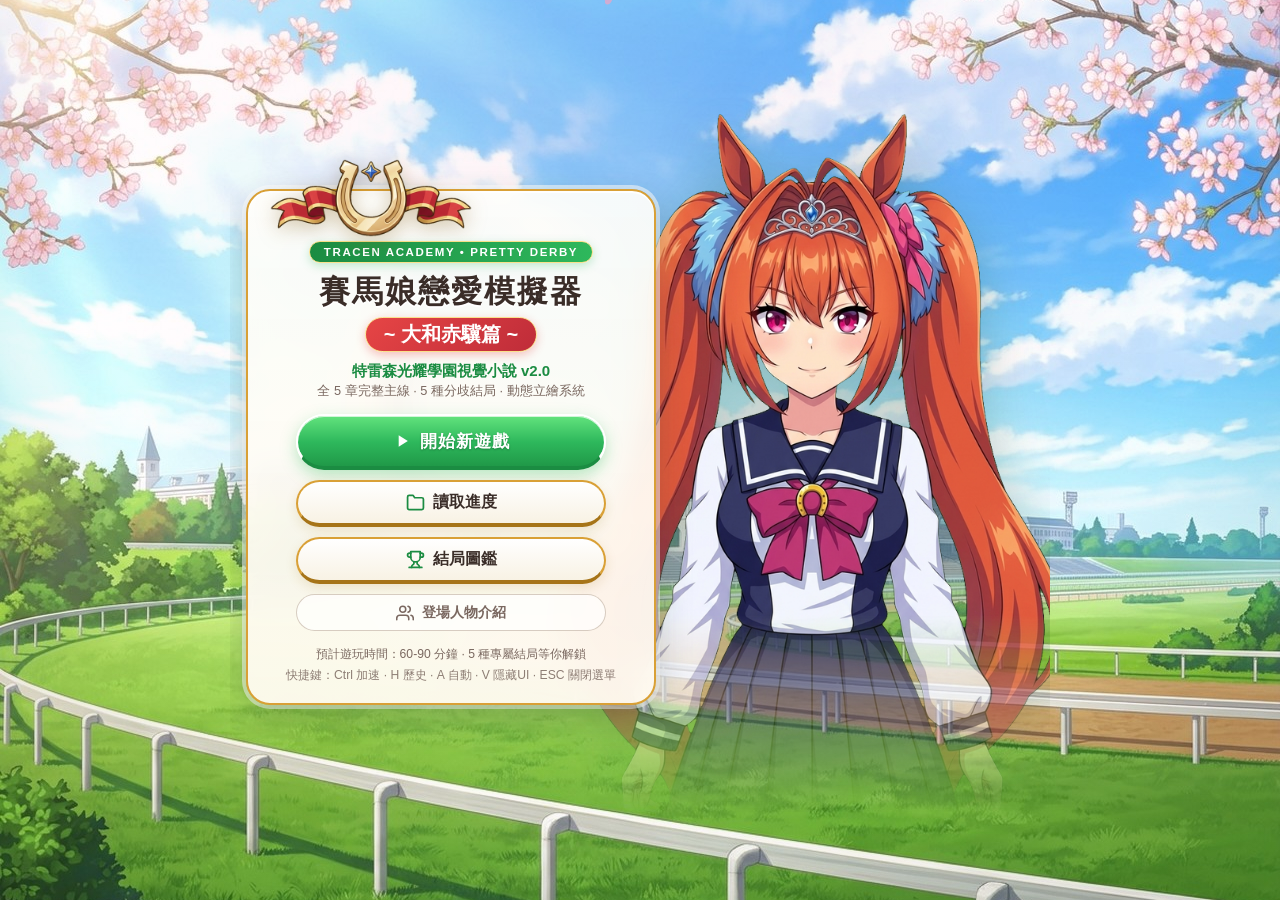
==== commit 0e4ccff9: "feat: 補齊櫻花大道背景與全配角動態半身立繪，全面統一 SVG 圖示與設定顯示" ====
--- a/index.html
+++ b/index.html
@@ -340,7 +340,12 @@
                     <img id="dialogue-avatar-img" class="dialogue-avatar-img" src="" alt="角色頭像">
                     <canvas id="avatar-blink-canvas" class="avatar-blink-canvas"></canvas>
                     <canvas id="avatar-mouth-canvas" class="avatar-mouth-canvas"></canvas>
-                    <div id="dialogue-avatar-emoji" class="dialogue-avatar-emoji">🏇</div>
+                    <div id="dialogue-avatar-emoji" class="dialogue-avatar-emoji">
+                        <svg viewBox="0 0 24 24" width="44" height="44" fill="none" stroke="currentColor" stroke-width="1.8" stroke-linecap="round" stroke-linejoin="round" aria-hidden="true">
+                            <circle cx="12" cy="8" r="4"/>
+                            <path d="M5 20a7 7 0 0 1 14 0"/>
+                        </svg>
+                    </div>
                 </div>
             </div>
 
@@ -435,7 +440,10 @@
         <div id="save-modal-screen" class="screen overlay">
             <div class="save-modal-panel">
                 <div class="save-modal-header">
-                    <h3 id="save-modal-title">💾 儲存進度</h3>
+                    <h3 id="save-modal-title">
+                        <svg class="modal-hdr-svg" viewBox="0 0 24 24" width="20" height="20" fill="none" stroke="currentColor" stroke-width="2.2" stroke-linecap="round" stroke-linejoin="round" aria-hidden="true"><path d="M19 21H5a2 2 0 0 1-2-2V5a2 2 0 0 1 2-2h11l5 5v11a2 2 0 0 1-2 2z"/><polyline points="17 21 17 13 7 13 7 21"/><polyline points="7 3 7 8 15 8"/></svg>
+                        <span>儲存進度</span>
+                    </h3>
                     <button id="close-save-modal-btn" class="icon-btn" aria-label="關閉">✕</button>
                 </div>
                 <div id="save-slots-container" class="save-slots-container">
@@ -448,7 +456,10 @@
         <div id="gallery-screen" class="screen overlay">
             <div class="gallery-panel">
                 <div class="gallery-header">
-                    <h3>🏆 結局圖鑑與成就收集</h3>
+                    <h3>
+                        <svg class="modal-hdr-svg" viewBox="0 0 24 24" width="20" height="20" fill="none" stroke="currentColor" stroke-width="2.2" stroke-linecap="round" stroke-linejoin="round" aria-hidden="true"><path d="M6 9H4.5a2.5 2.5 0 0 1 0-5H6"/><path d="M18 9h1.5a2.5 2.5 0 0 0 0-5H18"/><path d="M4 22h16"/><path d="M10 14.66V17c0 .55-.47.98-.97 1.21C7.85 18.75 7 20.24 7 22"/><path d="M14 14.66V17c0 .55.47.98.97 1.21C16.15 18.75 17 20.24 17 22"/><path d="M18 2H6v7a6 6 0 0 0 12 0V2Z"/></svg>
+                        <span>結局圖鑑與成就收集</span>
+                    </h3>
                     <button id="close-gallery-btn" class="icon-btn" aria-label="關閉">✕</button>
                 </div>
                 <div id="gallery-content" class="gallery-content">
@@ -461,7 +472,10 @@
         <div id="relations-screen" class="screen overlay">
             <div class="relations-panel">
                 <div class="relations-header">
-                    <h3>💖 角色好感度與關係狀態</h3>
+                    <h3>
+                        <svg class="modal-hdr-svg" viewBox="0 0 24 24" width="20" height="20" fill="currentColor" aria-hidden="true"><path d="M12 21.35l-1.45-1.32C5.4 15.36 2 12.28 2 8.5 2 5.42 4.42 3 7.5 3c1.74 0 3.41.81 4.5 2.09C13.09 3.81 14.76 3 16.5 3 19.58 3 22 5.42 22 8.5c0 3.78-3.4 6.86-8.55 11.54L12 21.35z"/></svg>
+                        <span>角色好感度與關係狀態</span>
+                    </h3>
                     <button id="close-relations-btn" class="icon-btn" aria-label="關閉">✕</button>
                 </div>
                 <div id="relations-content" class="relations-content">
@@ -474,12 +488,18 @@
         <div id="settings-screen" class="screen overlay">
             <div class="settings-panel">
                 <div class="settings-header">
-                    <h3>⚙️ 系統設定</h3>
+                    <h3>
+                        <svg class="modal-hdr-svg" viewBox="0 0 24 24" width="20" height="20" fill="none" stroke="currentColor" stroke-width="2.2" stroke-linecap="round" stroke-linejoin="round" aria-hidden="true"><circle cx="12" cy="12" r="3"/><path d="M19.4 15a1.65 1.65 0 0 0 .33 1.82l.06.06a2 2 0 0 1 0 2.83 2 2 0 0 1-2.83 0l-.06-.06a1.65 1.65 0 0 0-1.82-.33 1.65 1.65 0 0 0-1 1.51V21a2 2 0 0 1-4 0v-.09A1.65 1.65 0 0 0 9 19.4a1.65 1.65 0 0 0-1.82.33l-.06.06a2 2 0 1 1-2.83-2.83l.06-.06a1.65 1.65 0 0 0 .33-1.82 1.65 1.65 0 0 0-1.51-1H3a2 2 0 0 1 0-4h.09A1.65 1.65 0 0 0 4.6 9a1.65 1.65 0 0 0-.33-1.82l-.06-.06a2 2 0 1 1 2.83-2.83l.06.06a1.65 1.65 0 0 0 1.82.33H9a1.65 1.65 0 0 0 1-1.51V3a2 2 0 0 1 4 0v.09a1.65 1.65 0 0 0 1 1.51 1.65 1.65 0 0 0 1.82-.33l.06-.06a2 2 0 1 1 2.83 2.83l-.06.06a1.65 1.65 0 0 0-.33 1.82V9a1.65 1.65 0 0 0 1.51 1H21a2 2 0 0 1 0 4h-.09a1.65 1.65 0 0 0-1.51 1z"/></svg>
+                        <span>系統設定</span>
+                    </h3>
                     <button id="close-settings-btn" class="icon-btn" aria-label="關閉">✕</button>
                 </div>
                 <div class="settings-content">
                     <div class="setting-item">
-                        <label for="setting-text-speed">💬 文字顯示速度</label>
+                        <label for="setting-text-speed" class="setting-label">
+                            <svg class="setting-svg" viewBox="0 0 24 24" width="16" height="16" fill="none" stroke="currentColor" stroke-width="2.2" stroke-linecap="round" stroke-linejoin="round" aria-hidden="true"><path d="M21 15a2 2 0 0 1-2 2H7l-4 4V5a2 2 0 0 1 2-2h14a2 2 0 0 1 2 2z"/></svg>
+                            <span>文字顯示速度</span>
+                        </label>
                         <select id="setting-text-speed" class="setting-select">
                             <option value="60">慢速 (60ms)</option>
                             <option value="40" selected>標準 (40ms)</option>
@@ -489,7 +509,10 @@
                     </div>
 
                     <div class="setting-item">
-                        <label for="setting-auto-delay">⏱️ 自動播放間隔</label>
+                        <label for="setting-auto-delay" class="setting-label">
+                            <svg class="setting-svg" viewBox="0 0 24 24" width="16" height="16" fill="none" stroke="currentColor" stroke-width="2.2" stroke-linecap="round" stroke-linejoin="round" aria-hidden="true"><circle cx="12" cy="13" r="8"/><path d="M12 9v4l2.5 1.5"/><path d="M9 2h6"/></svg>
+                            <span>自動播放間隔</span>
+                        </label>
                         <select id="setting-auto-delay" class="setting-select">
                             <option value="1200">1.2 秒 (快)</option>
                             <option value="2000" selected>2.0 秒 (標準)</option>
@@ -498,32 +521,56 @@
                     </div>
 
                     <div class="setting-item">
-                        <label for="setting-bgm-volume">🎵 背景音樂音量 (BGM)</label>
+                        <div class="setting-label-row">
+                            <label for="setting-bgm-volume" class="setting-label">
+                                <svg class="setting-svg" viewBox="0 0 24 24" width="16" height="16" fill="none" stroke="currentColor" stroke-width="2.2" stroke-linecap="round" stroke-linejoin="round" aria-hidden="true"><path d="M9 18V5l12-2v13"/><circle cx="6" cy="18" r="3"/><circle cx="18" cy="16" r="3"/></svg>
+                                <span>背景音樂音量 (BGM)</span>
+                            </label>
+                            <span id="bgm-volume-val" class="volume-pct-badge">15%</span>
+                        </div>
                         <input type="range" id="setting-bgm-volume" min="0" max="1" step="0.05" value="0.15" class="setting-range">
                     </div>
 
                     <div class="setting-item">
-                        <label for="setting-sfx-volume">🔊 互動音效音量 (SFX)</label>
+                        <div class="setting-label-row">
+                            <label for="setting-sfx-volume" class="setting-label">
+                                <svg class="setting-svg" viewBox="0 0 24 24" width="16" height="16" fill="none" stroke="currentColor" stroke-width="2.2" stroke-linecap="round" stroke-linejoin="round" aria-hidden="true"><polygon points="11 5 6 9 2 9 2 15 6 15 11 19 11 5"/><path d="M15.54 8.46a5 5 0 0 1 0 7.07"/><path d="M19.07 4.93a10 10 0 0 1 0 14.14"/></svg>
+                                <span>互動音效音量 (SFX)</span>
+                            </label>
+                            <span id="sfx-volume-val" class="volume-pct-badge">85%</span>
+                        </div>
                         <input type="range" id="setting-sfx-volume" min="0" max="1" step="0.05" value="0.85" class="setting-range">
                     </div>
 
                     <div class="setting-item checkbox-item">
-                        <label for="setting-mute">🔇 全域靜音</label>
+                        <label for="setting-mute" class="setting-label">
+                            <svg class="setting-svg" viewBox="0 0 24 24" width="16" height="16" fill="none" stroke="currentColor" stroke-width="2.2" stroke-linecap="round" stroke-linejoin="round" aria-hidden="true"><polygon points="11 5 6 9 2 9 2 15 6 15 11 19 11 5"/><line x1="23" y1="9" x2="17" y2="15"/><line x1="17" y1="9" x2="23" y2="15"/></svg>
+                            <span>全域靜音</span>
+                        </label>
                         <input type="checkbox" id="setting-mute" class="setting-checkbox">
                     </div>
 
                     <div class="setting-item checkbox-item">
-                        <label for="setting-blink">✨ 角色動態眨眼效果</label>
+                        <label for="setting-blink" class="setting-label">
+                            <svg class="setting-svg" viewBox="0 0 24 24" width="16" height="16" fill="none" stroke="currentColor" stroke-width="2.2" stroke-linecap="round" stroke-linejoin="round" aria-hidden="true"><path d="M1 12s4-7 11-7 11 7 11 7-4 7-11 7-11-7-11-7z"/><circle cx="12" cy="12" r="3"/></svg>
+                            <span>角色動態眨眼效果</span>
+                        </label>
                         <input type="checkbox" id="setting-blink" class="setting-checkbox" checked>
                     </div>
 
                     <div class="setting-item checkbox-item">
-                        <label for="setting-mouth">👄 角色說話嘴部動態 (測試)</label>
+                        <label for="setting-mouth" class="setting-label">
+                            <svg class="setting-svg" viewBox="0 0 24 24" width="16" height="16" fill="none" stroke="currentColor" stroke-width="2.2" stroke-linecap="round" stroke-linejoin="round" aria-hidden="true"><path d="M4 12c2.5-3 5.5-3 8-1 2.5-2 5.5-2 8 1-2.5 4.5-5.5 6-8 6s-5.5-1.5-8-6z"/></svg>
+                            <span>角色說話嘴部動態</span>
+                        </label>
                         <input type="checkbox" id="setting-mouth" class="setting-checkbox" checked>
                     </div>
 
                     <div class="setting-item checkbox-item">
-                        <label for="setting-live2d">✨ 類 Live2D 立繪動態效果</label>
+                        <label for="setting-live2d" class="setting-label">
+                            <svg class="setting-svg" viewBox="0 0 24 24" width="16" height="16" fill="none" stroke="currentColor" stroke-width="2.2" stroke-linecap="round" stroke-linejoin="round" aria-hidden="true"><path d="M12 3l1.9 5.3L19 10.2l-5.1 1.9L12 17.5l-1.9-5.4L5 10.2l5.1-1.9L12 3z"/><path d="M19 3l.7 2 2 .7-2 .7-.7 2-.7-2-2-.7 2-.7.7-2z"/></svg>
+                            <span>類 Live2D 立繪動態效果</span>
+                        </label>
                         <input type="checkbox" id="setting-live2d" class="setting-checkbox" checked>
                     </div>
                 </div>
@@ -534,7 +581,10 @@
         <div id="history-screen" class="screen overlay">
             <div class="history-panel">
                 <div class="history-header">
-                    <h3>📜 對話歷史記錄 (Backlog)</h3>
+                    <h3>
+                        <svg class="modal-hdr-svg" viewBox="0 0 24 24" width="20" height="20" fill="none" stroke="currentColor" stroke-width="2.2" stroke-linecap="round" stroke-linejoin="round" aria-hidden="true"><path d="M3 12a9 9 0 1 0 3-6.7L3 8"/><path d="M3 3v5h5"/><path d="M12 7v5l4 2"/></svg>
+                        <span>對話歷史記錄 (Backlog)</span>
+                    </h3>
                     <button id="close-history-btn" class="icon-btn" aria-label="關閉">✕</button>
                 </div>
                 <div id="history-content" class="history-content">
@@ -550,7 +600,10 @@
         <div id="chars-screen" class="screen overlay">
             <div class="chars-panel">
                 <div class="chars-header">
-                    <h3>👥 主要登場人物介紹</h3>
+                    <h3>
+                        <svg class="modal-hdr-svg" viewBox="0 0 24 24" width="20" height="20" fill="none" stroke="currentColor" stroke-width="2.2" stroke-linecap="round" stroke-linejoin="round" aria-hidden="true"><path d="M17 21v-2a4 4 0 0 0-4-4H5a4 4 0 0 0-4 4v2"/><circle cx="9" cy="7" r="4"/><path d="M23 21v-2a4 4 0 0 0-3-3.87"/><path d="M16 3.13a4 4 0 0 1 0 7.75"/></svg>
+                        <span>主要登場人物介紹</span>
+                    </h3>
                     <button id="close-chars-btn" class="icon-btn" aria-label="關閉">✕</button>
                 </div>
                 <div id="chars-content" class="chars-content">
--- a/styles.css
+++ b/styles.css
@@ -68,10 +68,6 @@
     transition: opacity 0.55s ease;
 }
 
-.scene-backdrop.bg-sakura .art-sakura {
-    opacity: 1;
-}
-
 .scene-backdrop.bg-title {
     background-image: url('img/bg/track_day.jpg');
 }
@@ -84,9 +80,9 @@
     background-image: url('img/bg/classroom_day.jpg');
 }
 
-/* Future generated raster BG drop-in slot:
-.scene-backdrop.bg-sakura { background-image: url('img/bg/sakura_day.jpg'); }
-*/
+.scene-backdrop.bg-sakura {
+    background-image: url('img/bg/sakura_day.jpg');
+}
 
 .scene-backdrop::after {
     content: '';
@@ -208,8 +204,8 @@
     margin-top: 6px;
     filter: drop-shadow(0 14px 28px rgba(27, 74, 48, 0.28));
     animation: titleHeroFloat 4.8s ease-in-out infinite;
-    -webkit-mask-image: linear-gradient(180deg, #000 62%, transparent 98%);
-    mask-image: linear-gradient(180deg, #000 62%, transparent 98%);
+    -webkit-mask-image: linear-gradient(180deg, #000 72%, transparent 98%);
+    mask-image: linear-gradient(180deg, #000 72%, transparent 98%);
 }
 
 @keyframes titleHeroFloat {
@@ -1481,10 +1477,67 @@
     gap: 6px;
 }
 
-.setting-item label {
+.setting-item label,
+.setting-label {
+    display: inline-flex;
+    align-items: center;
+    gap: 7px;
     font-size: 0.92rem;
     color: var(--text-color);
     font-weight: 700;
+}
+
+.setting-label-row {
+    display: flex;
+    align-items: center;
+    justify-content: space-between;
+    gap: 8px;
+}
+
+.setting-svg {
+    color: var(--tracen-green-dark);
+    flex-shrink: 0;
+}
+
+.volume-pct-badge {
+    font-size: 0.78rem;
+    font-weight: 800;
+    color: var(--tracen-green-dark);
+    background: #eefaf1;
+    border: 1px solid rgba(46, 184, 92, 0.35);
+    padding: 1px 8px;
+    border-radius: 999px;
+}
+
+.meta-label,
+.stat-chip {
+    display: inline-flex;
+    align-items: center;
+    gap: 4px;
+}
+
+.meta-svg {
+    flex-shrink: 0;
+    vertical-align: middle;
+}
+
+.save-slot-stats {
+    display: flex;
+    flex-wrap: wrap;
+    gap: 10px;
+    align-items: center;
+}
+
+.gallery-replay-btn,
+.gallery-lock-hint {
+    display: inline-flex;
+    align-items: center;
+    gap: 5px;
+}
+
+.live-fx-svg {
+    display: block;
+    filter: drop-shadow(0 2px 5px rgba(24, 34, 42, 0.28));
 }
 
 .setting-select {
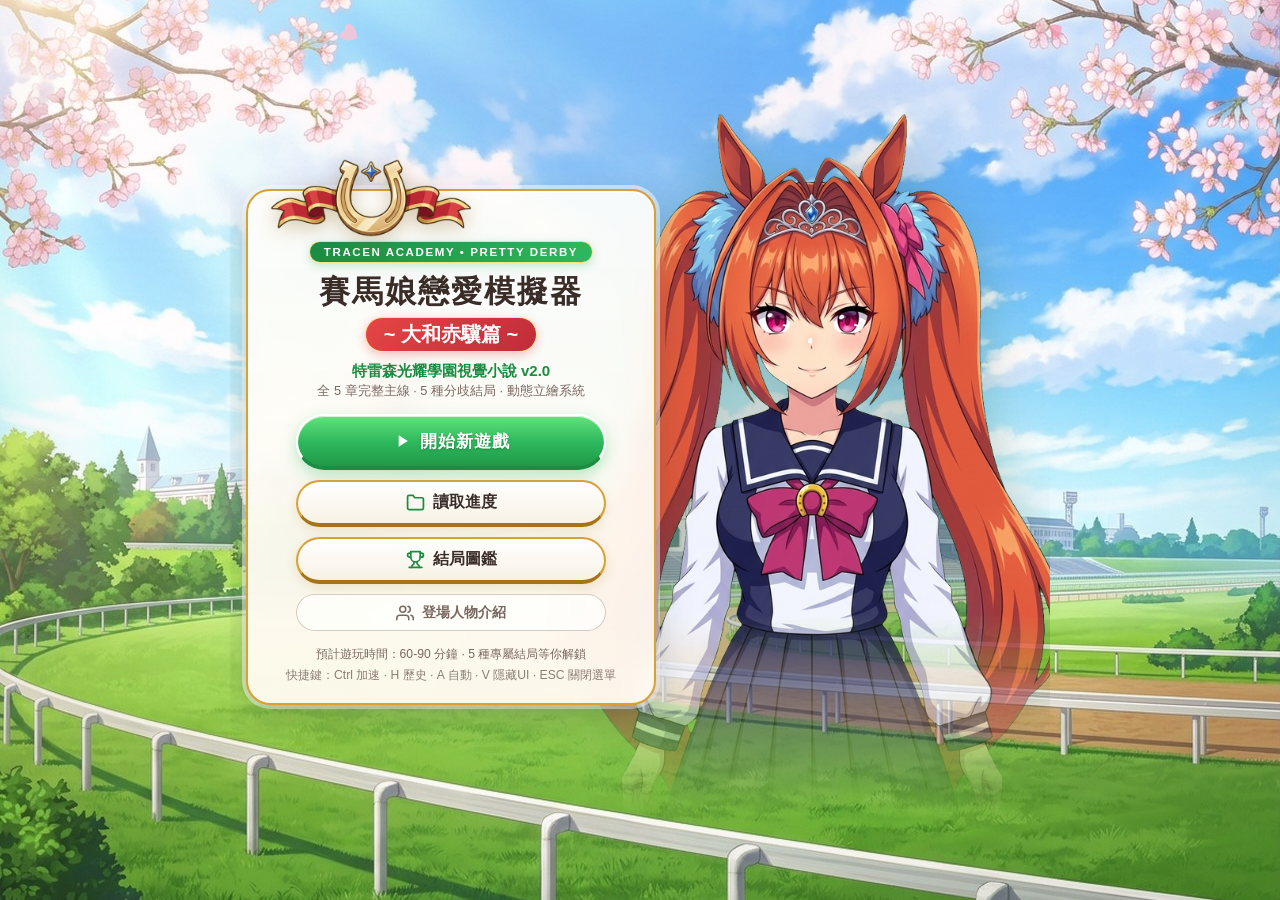
==== commit fffd28f3: "feat: 新增好感浮動提示、章節過場與結局勳章畫面，擴充天台與交誼廳背景並優化轉場與彈窗體驗" ====
--- a/index.html
+++ b/index.html
@@ -9,8 +9,10 @@
 </head>
 
 <body>
-    <!-- 特雷森光耀學園風：動態場景背景層 (含氛圍調色罩) -->
+    <!-- 特雷森光耀學園風：動態場景背景層 (含氛圍調色罩與跨場平滑轉場層) -->
     <div id="scene-backdrop" class="scene-backdrop bg-title atmosphere-sakura" aria-hidden="true">
+        <div id="backdrop-layer-a" class="backdrop-layer bg-title active"></div>
+        <div id="backdrop-layer-b" class="backdrop-layer"></div>
         <!-- 標題主視覺：特雷森學園晴空草地賽道＋櫻花門扉 (未來可無縫疊加 img/bg/title_bg.jpg) -->
         <svg class="backdrop-art art-title" viewBox="0 0 1200 1000" preserveAspectRatio="xMidYMid slice">
             <defs>
@@ -321,6 +323,9 @@
                 </div>
             </div>
 
+            <!-- 好感度變動浮動提示層 -->
+            <div id="affection-float-layer" class="affection-float-layer" aria-live="polite" aria-hidden="true"></div>
+
             <!-- 場景與地點 -->
             <div id="scene-display">
                 <svg class="loc-diamond" viewBox="0 0 16 16" width="13" height="13" aria-hidden="true">
@@ -383,6 +388,26 @@
             </div>
         </div>
 
+        <!-- 章節過場標題卡 (Chapter Eyecatch) -->
+        <div id="chapter-eyecatch" class="chapter-eyecatch" aria-hidden="true">
+            <div class="eyecatch-card">
+                <div class="eyecatch-stripe" aria-hidden="true"></div>
+                <div class="eyecatch-label-row">
+                    <svg class="eyecatch-star-svg" viewBox="0 0 24 24" width="16" height="16" fill="currentColor" aria-hidden="true">
+                        <path d="M12 2l2.6 5.9 6.4.6-4.8 4.2 1.4 6.3L12 15.7 6.4 19l1.4-6.3L3 8.5l6.4-.6L12 2z"/>
+                    </svg>
+                    <span id="eyecatch-label">CHAPTER 01</span>
+                    <svg class="eyecatch-star-svg" viewBox="0 0 24 24" width="16" height="16" fill="currentColor" aria-hidden="true">
+                        <path d="M12 2l2.6 5.9 6.4.6-4.8 4.2 1.4 6.3L12 15.7 6.4 19l1.4-6.3L3 8.5l6.4-.6L12 2z"/>
+                    </svg>
+                </div>
+                <h2 id="eyecatch-title">第一章：邂逅</h2>
+                <div class="eyecatch-divider" aria-hidden="true"></div>
+                <p id="eyecatch-subtitle">初次踏入特雷森學園的那一天</p>
+                <span class="eyecatch-skip-hint">點擊任意處略過</span>
+            </div>
+        </div>
+
         <!-- 遊戲選單畫面 -->
         <div id="menu-screen" class="screen overlay">
             <div class="menu-content">
@@ -437,7 +462,7 @@
         </div>
 
         <!-- 多欄位存檔 / 讀檔彈窗 -->
-        <div id="save-modal-screen" class="screen overlay">
+        <div id="save-modal-screen" class="screen overlay sub-overlay">
             <div class="save-modal-panel">
                 <div class="save-modal-header">
                     <h3 id="save-modal-title">
@@ -453,7 +478,7 @@
         </div>
 
         <!-- 結局圖鑑彈窗 -->
-        <div id="gallery-screen" class="screen overlay">
+        <div id="gallery-screen" class="screen overlay sub-overlay">
             <div class="gallery-panel">
                 <div class="gallery-header">
                     <h3>
@@ -469,7 +494,7 @@
         </div>
 
         <!-- 角色關係面板 -->
-        <div id="relations-screen" class="screen overlay">
+        <div id="relations-screen" class="screen overlay sub-overlay">
             <div class="relations-panel">
                 <div class="relations-header">
                     <h3>
@@ -485,7 +510,7 @@
         </div>
 
         <!-- 系統設定彈窗 -->
-        <div id="settings-screen" class="screen overlay">
+        <div id="settings-screen" class="screen overlay sub-overlay">
             <div class="settings-panel">
                 <div class="settings-header">
                     <h3>
@@ -578,7 +603,7 @@
         </div>
 
         <!-- 歷史記錄畫面 -->
-        <div id="history-screen" class="screen overlay">
+        <div id="history-screen" class="screen overlay sub-overlay">
             <div class="history-panel">
                 <div class="history-header">
                     <h3>
@@ -597,7 +622,7 @@
         </div>
 
         <!-- 人物介紹畫面 -->
-        <div id="chars-screen" class="screen overlay">
+        <div id="chars-screen" class="screen overlay sub-overlay">
             <div class="chars-panel">
                 <div class="chars-header">
                     <h3>
@@ -611,6 +636,55 @@
                 </div>
                 <div class="chars-footer">
                     <p>點擊關閉按鈕返回</p>
+                </div>
+            </div>
+        </div>
+
+        <!-- 結局專屬結算勳章畫面 -->
+        <div id="ending-result-screen" class="screen overlay sub-overlay">
+            <div id="ending-result-panel" class="ending-result-panel rank-s">
+                <div class="ending-result-banner">
+                    <button id="close-ending-result-btn" class="icon-btn ending-close-btn" aria-label="關閉">✕</button>
+                    <div class="ending-medal-showcase">
+                        <svg class="ending-laurel-svg" viewBox="0 0 120 120" width="112" height="112" fill="none" aria-hidden="true">
+                            <path d="M36 92C21 79 16 56 24 36" stroke="currentColor" stroke-width="3.2" stroke-linecap="round"/>
+                            <path d="M84 92C99 79 104 56 96 36" stroke="currentColor" stroke-width="3.2" stroke-linecap="round"/>
+                            <path d="M23 73c-6-5-7-12-2-16 6 2 8 9 2 16zM20 55c-4-7-2-14 4-15 4 4 4 11-4 15zM28 40c-2-8 2-14 8-12 2 6 0 11-8 12z" fill="currentColor" opacity="0.88"/>
+                            <path d="M97 73c6-5 7-12 2-16-6 2-8 9-2 16zM100 55c4-7 2-14-4-15-4 4-4 11 4 15zM92 40c2-8-2-14-8-12-2 6 0 11 8 12z" fill="currentColor" opacity="0.88"/>
+                            <path d="M45 99l15-8 15 8-3 10H48l-3-10z" fill="currentColor" opacity="0.92"/>
+                        </svg>
+                        <div class="ending-medal-ring">
+                            <span id="ending-medal-rank">S</span>
+                        </div>
+                    </div>
+                    <div class="ending-badges-row">
+                        <span id="ending-badge-pill" class="ending-badge-pill">RANK S · 真愛結局</span>
+                        <span id="ending-new-badge" class="ending-new-badge">
+                            <svg viewBox="0 0 24 24" width="12" height="12" fill="currentColor" aria-hidden="true"><path d="M12 2l2.6 5.9 6.4.6-4.8 4.2 1.4 6.3L12 15.7 6.4 19l1.4-6.3L3 8.5l6.4-.6L12 2z"/></svg>
+                            首次解鎖
+                        </span>
+                    </div>
+                    <h2 id="ending-result-title">永遠的搭檔</h2>
+                    <p id="ending-result-desc">在盛開的櫻花雨中，你們互訴衷腸，約定成為一輩子的靈魂伴侶與搭檔。</p>
+                </div>
+                <div class="ending-result-body">
+                    <div id="ending-stats-grid" class="ending-stats-grid">
+                        <!-- 動態生成角色好感度與圖鑑進度總結 -->
+                    </div>
+                    <div class="ending-result-actions">
+                        <button id="ending-open-gallery-btn" class="btn-primary">
+                            <svg class="btn-svg" viewBox="0 0 24 24" width="17" height="17" fill="none" stroke="currentColor" stroke-width="2.1" stroke-linecap="round" stroke-linejoin="round" aria-hidden="true"><path d="M6 9H4.5a2.5 2.5 0 0 1 0-5H6"/><path d="M18 9h1.5a2.5 2.5 0 0 0 0-5H18"/><path d="M4 22h16"/><path d="M10 14.66V17c0 .55-.47.98-.97 1.21C7.85 18.75 7 20.24 7 22"/><path d="M14 14.66V17c0 .55.47.98.97 1.21C16.15 18.75 17 20.24 17 22"/><path d="M18 2H6v7a6 6 0 0 0 12 0V2Z"/></svg>
+                            <span>前往結局圖鑑</span>
+                        </button>
+                        <button id="ending-restart-btn" class="btn-secondary">
+                            <svg class="btn-svg" viewBox="0 0 24 24" width="17" height="17" fill="none" stroke="currentColor" stroke-width="2.2" stroke-linecap="round" stroke-linejoin="round" aria-hidden="true"><path d="M3 12a9 9 0 1 0 3-6.7L3 8"/><path d="M3 3v5h5"/></svg>
+                            <span>重新開始旅程</span>
+                        </button>
+                        <button id="ending-title-btn" class="btn-tertiary">
+                            <svg class="btn-svg" viewBox="0 0 24 24" width="16" height="16" fill="none" stroke="currentColor" stroke-width="2.1" stroke-linecap="round" stroke-linejoin="round" aria-hidden="true"><path d="M3 9l9-7 9 7v11a2 2 0 0 1-2 2H5a2 2 0 0 1-2-2z"/><polyline points="9 22 9 12 15 12 15 22"/></svg>
+                            <span>回到標題畫面</span>
+                        </button>
+                    </div>
                 </div>
             </div>
         </div>
--- a/styles.css
+++ b/styles.css
@@ -66,28 +66,59 @@
     height: 100%;
     opacity: 0;
     transition: opacity 0.55s ease;
-}
-
-.scene-backdrop.bg-title {
+    z-index: 0;
+}
+
+.backdrop-layer {
+    position: absolute;
+    inset: 0;
+    background-size: cover;
+    background-position: center;
+    opacity: 0;
+    transition: opacity 0.55s ease;
+    pointer-events: none;
+    z-index: 1;
+}
+
+.backdrop-layer.active {
+    opacity: 1;
+}
+
+.scene-backdrop.bg-title,
+.backdrop-layer.bg-title {
     background-image: url('img/bg/track_day.jpg');
 }
 
-.scene-backdrop.bg-track {
+.scene-backdrop.bg-track,
+.backdrop-layer.bg-track {
     background-image: url('img/bg/track_day.jpg');
 }
 
-.scene-backdrop.bg-classroom {
+.scene-backdrop.bg-classroom,
+.backdrop-layer.bg-classroom {
     background-image: url('img/bg/classroom_day.jpg');
 }
 
-.scene-backdrop.bg-sakura {
+.scene-backdrop.bg-sakura,
+.backdrop-layer.bg-sakura {
     background-image: url('img/bg/sakura_day.jpg');
+}
+
+.scene-backdrop.bg-rooftop,
+.backdrop-layer.bg-rooftop {
+    background-image: url('img/bg/rooftop_day.jpg');
+}
+
+.scene-backdrop.bg-lounge,
+.backdrop-layer.bg-lounge {
+    background-image: url('img/bg/lounge_day.jpg');
 }
 
 .scene-backdrop::after {
     content: '';
     position: absolute;
     inset: 0;
+    z-index: 2;
     pointer-events: none;
     transition: background 0.65s ease, opacity 0.65s ease;
     background: radial-gradient(circle at 50% 25%, rgba(255, 250, 220, 0.14) 0%, rgba(20, 40, 28, 0.08) 100%);
@@ -171,6 +202,10 @@
     justify-content: center;
     align-items: center;
     padding: 18px;
+}
+
+.screen.overlay.sub-overlay {
+    z-index: 1020;
 }
 
 /* ============================================
@@ -403,6 +438,9 @@
 }
 
 .icon-btn {
+    position: relative;
+    z-index: 2;
+    flex-shrink: 0;
     background: rgba(255, 255, 255, 0.88);
     border: 1.5px solid rgba(217, 160, 54, 0.45);
     color: var(--text-color);
@@ -418,6 +456,10 @@
     border-radius: 50%;
     transition: all 0.2s ease;
     box-shadow: 0 2px 6px rgba(58, 45, 40, 0.1);
+}
+
+.icon-btn svg {
+    pointer-events: none;
 }
 
 .icon-btn:hover {
@@ -1761,6 +1803,455 @@
 }
 
 /* ============================================
+   好感度變動浮動提示氣泡 (Phase 1A)
+   ============================================ */
+.affection-float-layer {
+    position: absolute;
+    top: 62px;
+    left: 16px;
+    display: flex;
+    flex-direction: column;
+    align-items: flex-start;
+    gap: 6px;
+    pointer-events: none;
+    z-index: 35;
+}
+
+.affection-float-bubble {
+    display: inline-flex;
+    align-items: center;
+    gap: 6px;
+    padding: 5px 12px;
+    border-radius: 999px;
+    font-size: 0.84rem;
+    font-weight: 800;
+    font-variant-numeric: tabular-nums;
+    letter-spacing: 0.2px;
+    backdrop-filter: blur(8px);
+    border: 1.5px solid rgba(255, 255, 255, 0.9);
+    box-shadow: 0 6px 16px rgba(24, 38, 30, 0.22);
+    opacity: 0;
+    animation: affectionFloatUp 1.45s cubic-bezier(0.22, 1, 0.36, 1) forwards;
+}
+
+.affection-float-bubble.is-up.char-daiwa_scarlet {
+    background: linear-gradient(135deg, rgba(255, 240, 243, 0.96), rgba(255, 214, 222, 0.96));
+    border-color: #ef6c7c;
+    color: #b82334;
+}
+
+.affection-float-bubble.is-up.char-vodka {
+    background: linear-gradient(135deg, rgba(247, 240, 255, 0.96), rgba(232, 212, 255, 0.96));
+    border-color: #a46de0;
+    color: #672fa0;
+}
+
+.affection-float-bubble.is-up.char-special_week {
+    background: linear-gradient(135deg, rgba(255, 249, 230, 0.96), rgba(254, 232, 174, 0.96));
+    border-color: #e2a235;
+    color: #8c5605;
+}
+
+.affection-float-bubble.is-down {
+    background: linear-gradient(135deg, rgba(241, 245, 249, 0.96), rgba(220, 228, 237, 0.96));
+    border-color: #8fa1b5;
+    color: #3f5062;
+}
+
+.affection-float-icon {
+    flex-shrink: 0;
+}
+
+@keyframes affectionFloatUp {
+    0% { opacity: 0; transform: translateY(10px) scale(0.86); }
+    18% { opacity: 1; transform: translateY(0) scale(1.04); }
+    72% { opacity: 1; transform: translateY(-16px) scale(1); }
+    100% { opacity: 0; transform: translateY(-30px) scale(0.96); }
+}
+
+#affection-value.pulse-up,
+.affection-bar.pulse-up {
+    animation: affectionPopUp 0.55s cubic-bezier(0.34, 1.56, 0.64, 1);
+}
+
+#affection-value.pulse-down,
+.affection-bar.pulse-down {
+    animation: affectionPopDown 0.45s ease;
+}
+
+@keyframes affectionPopUp {
+    0% { transform: scale(1); }
+    45% { transform: scale(1.12); box-shadow: 0 0 12px rgba(230, 69, 69, 0.45); }
+    100% { transform: scale(1); }
+}
+
+@keyframes affectionPopDown {
+    0%, 100% { transform: translateX(0); }
+    25% { transform: translateX(-3px); }
+    65% { transform: translateX(3px); }
+}
+
+/* ============================================
+   章節過場標題卡 Chapter Eyecatch (Phase 1B)
+   ============================================ */
+.chapter-eyecatch {
+    position: fixed;
+    inset: 0;
+    z-index: 900;
+    display: flex;
+    align-items: center;
+    justify-content: center;
+    padding: 20px;
+    background: rgba(16, 28, 22, 0.62);
+    backdrop-filter: blur(8px);
+    opacity: 0;
+    pointer-events: none;
+    transition: opacity 0.35s ease;
+    cursor: pointer;
+}
+
+.chapter-eyecatch.active {
+    opacity: 1;
+    pointer-events: auto;
+}
+
+.chapter-eyecatch.fade-out {
+    opacity: 0;
+    pointer-events: none;
+}
+
+.eyecatch-card {
+    position: relative;
+    width: 100%;
+    max-width: 440px;
+    background: var(--surface-panel);
+    border: 2.5px solid var(--tracen-gold);
+    border-radius: 22px;
+    padding: 0 28px 24px;
+    text-align: center;
+    overflow: hidden;
+    box-shadow:
+        0 20px 50px rgba(12, 22, 16, 0.42),
+        0 0 0 4px rgba(255, 255, 255, 0.55);
+    transform: translateY(14px) scale(0.96);
+    transition: transform 0.42s cubic-bezier(0.22, 1, 0.36, 1);
+}
+
+.chapter-eyecatch.active .eyecatch-card {
+    transform: translateY(0) scale(1);
+}
+
+.eyecatch-stripe {
+    height: 14px;
+    margin: 0 -28px 20px;
+    background: repeating-linear-gradient(
+        -45deg,
+        #2eb85c,
+        #2eb85c 14px,
+        #27ab52 14px,
+        #27ab52 28px
+    );
+    border-bottom: 3px solid var(--tracen-gold);
+}
+
+.eyecatch-label-row {
+    display: inline-flex;
+    align-items: center;
+    justify-content: center;
+    gap: 8px;
+    color: var(--tracen-gold-dark);
+    font-size: 0.78rem;
+    font-weight: 800;
+    letter-spacing: 2.4px;
+    text-transform: uppercase;
+    margin-bottom: 8px;
+}
+
+.eyecatch-star-svg {
+    color: var(--tracen-gold);
+}
+
+#eyecatch-title {
+    font-size: 1.56rem;
+    font-weight: 900;
+    color: var(--tracen-green-dark);
+    letter-spacing: 1px;
+    margin-bottom: 10px;
+}
+
+.eyecatch-divider {
+    width: 84px;
+    height: 3px;
+    margin: 0 auto 12px;
+    border-radius: 999px;
+    background: linear-gradient(90deg, var(--tracen-green), var(--tracen-gold), var(--tracen-green));
+}
+
+#eyecatch-subtitle {
+    font-size: 0.94rem;
+    color: var(--text-dark);
+    font-weight: 600;
+    line-height: 1.5;
+    margin-bottom: 14px;
+}
+
+.eyecatch-skip-hint {
+    display: inline-block;
+    font-size: 0.72rem;
+    font-weight: 700;
+    color: #8f7e74;
+    background: var(--surface-soft);
+    padding: 3px 12px;
+    border-radius: 999px;
+    border: 1px solid #e5d8c3;
+}
+
+/* ============================================
+   結局專屬結算勳章畫面 (Phase 1C)
+   ============================================ */
+.ending-result-panel {
+    background: var(--surface-panel);
+    width: 95%;
+    max-width: 560px;
+    max-height: 90vh;
+    border-radius: 24px;
+    border: 2.5px solid var(--tracen-gold);
+    box-shadow:
+        0 22px 54px rgba(16, 26, 20, 0.44),
+        0 0 0 4px rgba(255, 255, 255, 0.62);
+    display: flex;
+    flex-direction: column;
+    overflow-y: auto;
+    overflow-x: hidden;
+    color: var(--text-color);
+}
+
+.ending-result-banner {
+    position: relative;
+    padding: 24px 24px 20px;
+    text-align: center;
+    color: #ffffff;
+    background: linear-gradient(145deg, #b82334 0%, #e64545 56%, #d9a036 100%);
+    border-bottom: 3px solid var(--tracen-gold-light);
+}
+
+.ending-result-panel.rank-s .ending-result-banner {
+    background: linear-gradient(145deg, #a71d31 0%, #e64545 55%, #d9a036 100%);
+    --medal-accent: #fae08c;
+    --medal-bg: linear-gradient(145deg, #fff3b0, #e7a928);
+    --medal-fg: #6c3b00;
+}
+
+.ending-result-panel.rank-a .ending-result-banner {
+    background: linear-gradient(145deg, #bf4924 0%, #ea7835 58%, #e4ab44 100%);
+    --medal-accent: #ffe6a7;
+    --medal-bg: linear-gradient(145deg, #fff0cc, #e88e3a);
+    --medal-fg: #6b2b05;
+}
+
+.ending-result-panel.rank-b .ending-result-banner {
+    background: linear-gradient(145deg, #a86a12 0%, #df9a26 60%, #f1c65b 100%);
+    --medal-accent: #fff3bd;
+    --medal-bg: linear-gradient(145deg, #fff7d6, #d99726);
+    --medal-fg: #5e3800;
+}
+
+.ending-result-panel.rank-c .ending-result-banner {
+    background: linear-gradient(145deg, #1b8c42 0%, #2eb85c 62%, #50c2b4 100%);
+    --medal-accent: #d8fbe3;
+    --medal-bg: linear-gradient(145deg, #e7fff0, #38b86a);
+    --medal-fg: #0c4d24;
+}
+
+.ending-result-panel.rank-d .ending-result-banner {
+    background: linear-gradient(145deg, #4b5c6b 0%, #718394 64%, #9aaab8 100%);
+    --medal-accent: #e5edf4;
+    --medal-bg: linear-gradient(145deg, #f4f7fa, #8e9fae);
+    --medal-fg: #2b3845;
+}
+
+.ending-close-btn {
+    position: absolute;
+    top: 14px;
+    right: 14px;
+}
+
+.ending-medal-showcase {
+    position: relative;
+    width: 112px;
+    height: 112px;
+    margin: 0 auto 8px;
+    display: flex;
+    align-items: center;
+    justify-content: center;
+}
+
+.ending-laurel-svg {
+    width: 112px;
+    height: 112px;
+    color: var(--medal-accent, #fae08c);
+    filter: drop-shadow(0 4px 10px rgba(0, 0, 0, 0.25));
+}
+
+.ending-medal-ring {
+    position: absolute;
+    width: 62px;
+    height: 62px;
+    border-radius: 50%;
+    background: var(--medal-bg, linear-gradient(145deg, #fff3b0, #e7a928));
+    color: var(--medal-fg, #6c3b00);
+    border: 3px solid #fffdf5;
+    display: flex;
+    align-items: center;
+    justify-content: center;
+    font-size: 2rem;
+    font-weight: 900;
+    box-shadow:
+        0 6px 18px rgba(0, 0, 0, 0.28),
+        inset 0 2px 4px rgba(255, 255, 255, 0.72);
+}
+
+.ending-badges-row {
+    display: flex;
+    flex-wrap: wrap;
+    justify-content: center;
+    align-items: center;
+    gap: 8px;
+    margin-bottom: 8px;
+}
+
+.ending-badge-pill {
+    display: inline-flex;
+    align-items: center;
+    padding: 3px 12px;
+    border-radius: 999px;
+    font-size: 0.76rem;
+    font-weight: 800;
+    letter-spacing: 0.8px;
+    background: rgba(255, 255, 255, 0.22);
+    border: 1px solid rgba(255, 255, 255, 0.65);
+    color: #ffffff;
+}
+
+.ending-new-badge {
+    display: none;
+    align-items: center;
+    gap: 4px;
+    padding: 3px 10px;
+    border-radius: 999px;
+    font-size: 0.74rem;
+    font-weight: 900;
+    background: linear-gradient(180deg, #fff8d6, #f5cb5c);
+    color: #6b4100;
+    border: 1px solid #ffffff;
+    box-shadow: 0 3px 10px rgba(0, 0, 0, 0.2);
+}
+
+.ending-new-badge.visible {
+    display: inline-flex;
+}
+
+#ending-result-title {
+    font-size: 1.48rem;
+    font-weight: 900;
+    letter-spacing: 0.8px;
+    text-shadow: 0 2px 6px rgba(0, 0, 0, 0.3);
+    margin-bottom: 6px;
+}
+
+#ending-result-desc {
+    font-size: 0.88rem;
+    line-height: 1.55;
+    color: rgba(255, 253, 248, 0.94);
+    max-width: 440px;
+    margin: 0 auto;
+}
+
+.ending-result-body {
+    padding: 18px 20px 20px;
+    display: flex;
+    flex-direction: column;
+    gap: 16px;
+}
+
+.ending-stats-grid {
+    display: grid;
+    grid-template-columns: repeat(2, minmax(0, 1fr));
+    gap: 10px;
+}
+
+.ending-stat-card {
+    display: flex;
+    align-items: center;
+    gap: 10px;
+    padding: 10px 12px;
+    background: #ffffff;
+    border: 1.5px solid #e6d9c4;
+    border-radius: 14px;
+    box-shadow: 0 2px 8px rgba(58, 45, 40, 0.05);
+}
+
+.ending-stat-avatar {
+    width: 40px;
+    height: 40px;
+    border-radius: 50%;
+    border: 2px solid var(--tracen-gold);
+    overflow: hidden;
+    flex-shrink: 0;
+    display: flex;
+    align-items: center;
+    justify-content: center;
+    background: var(--surface-soft);
+}
+
+.ending-stat-avatar img {
+    width: 100%;
+    height: 100%;
+    object-fit: cover;
+}
+
+.ending-stat-gallery-icon {
+    background: linear-gradient(145deg, #fff5d1, #f6d573);
+    color: #7c5107;
+}
+
+.ending-stat-meta {
+    min-width: 0;
+    flex: 1;
+}
+
+.ending-stat-name {
+    font-size: 0.78rem;
+    font-weight: 700;
+    color: var(--text-dark);
+    margin-bottom: 2px;
+}
+
+.ending-stat-score {
+    display: inline-flex;
+    align-items: center;
+    gap: 4px;
+    font-size: 0.96rem;
+    font-weight: 900;
+    color: var(--text-color);
+    font-variant-numeric: tabular-nums;
+}
+
+.ending-result-actions {
+    display: flex;
+    flex-direction: column;
+    gap: 9px;
+}
+
+.ending-result-actions button {
+    width: 100%;
+    display: inline-flex;
+    align-items: center;
+    justify-content: center;
+    gap: 8px;
+}
+
+/* ============================================
    Toast 訊息提示
    ============================================ */
 .toast-message {
@@ -1866,6 +2357,94 @@
     }
 }
 
+@media (max-width: 480px) {
+    #game-screen {
+        padding: 8px 10px 8px;
+    }
+
+    #status-bar {
+        padding: 6px 10px;
+    }
+
+    .affection-container {
+        gap: 5px;
+        margin-right: 6px;
+    }
+
+    .toolbar {
+        gap: 4px;
+    }
+
+    .icon-btn {
+        width: 32px;
+        height: 32px;
+        font-size: 0.96rem;
+    }
+
+    #affection-float-layer {
+        top: 56px;
+        left: 10px;
+    }
+
+    #scene-display {
+        padding: 3px 12px;
+    }
+
+    #location-text {
+        font-size: 0.78rem;
+    }
+
+    .live-portrait-wrapper {
+        max-width: 96vw;
+    }
+
+    #dialogue-box {
+        min-height: 122px;
+        padding: 18px 18px 24px;
+    }
+
+    #dialogue-text {
+        font-size: 0.96rem;
+        line-height: 1.65;
+    }
+
+    .choice-btn {
+        border-width: 9px 24px;
+        padding: 2px 8px;
+        min-height: 42px;
+        font-size: 0.92rem;
+    }
+
+    .shortcuts-hint {
+        font-size: 0.68rem;
+    }
+
+    .eyecatch-card {
+        padding: 0 20px 20px;
+    }
+
+    #eyecatch-title {
+        font-size: 1.32rem;
+    }
+
+    .ending-result-panel {
+        width: 96%;
+        max-height: 92vh;
+    }
+
+    .ending-result-banner {
+        padding: 20px 16px 16px;
+    }
+
+    .ending-result-body {
+        padding: 14px 14px 16px;
+    }
+
+    .ending-stats-grid {
+        grid-template-columns: 1fr;
+    }
+}
+
 @media (max-width: 360px) {
     .dialogue-avatar-wrapper {
         width: 120px;
